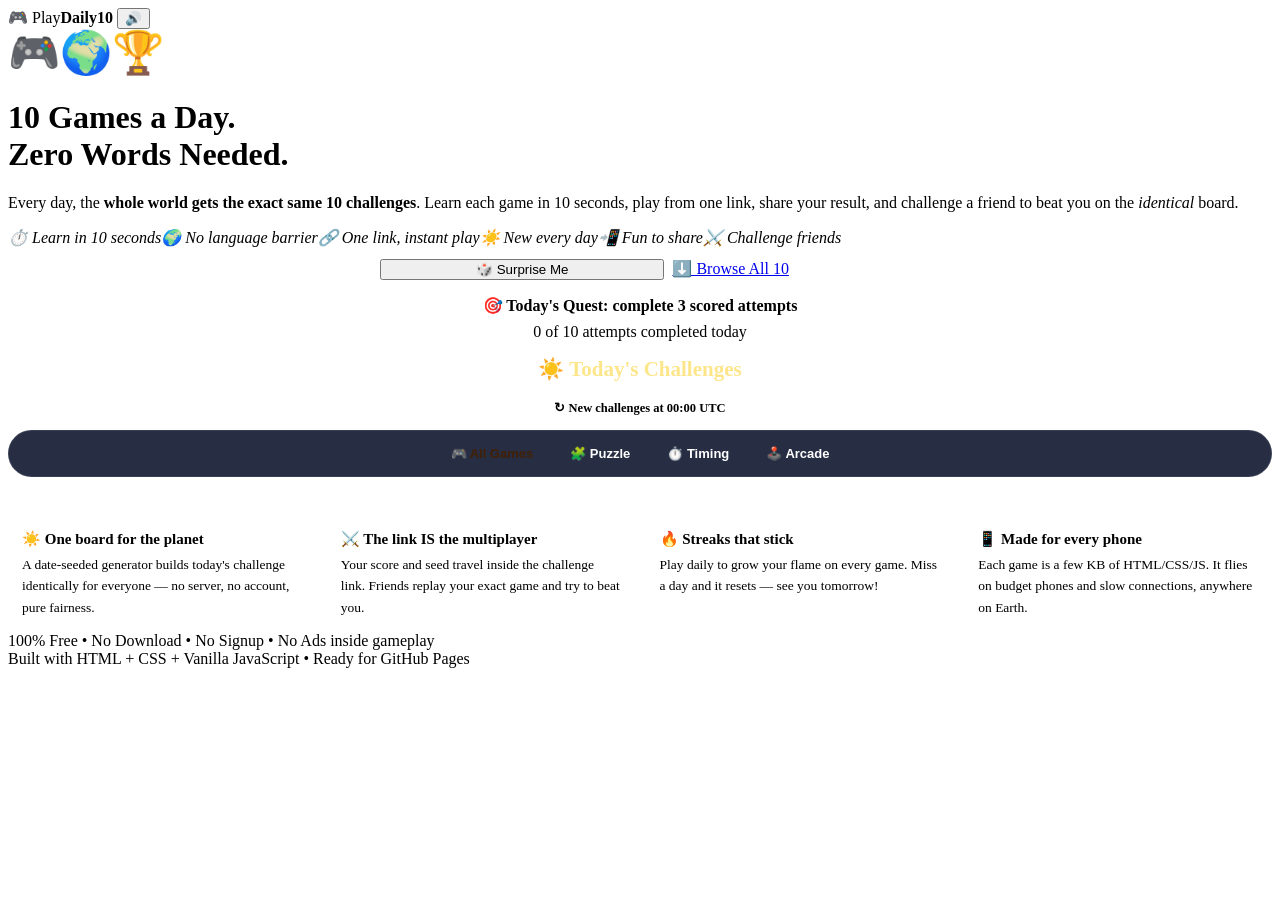
==== index.html @ 6c412217 "Add files via upload" ====
<!DOCTYPE html>
<html lang="en">
<head>
<meta charset="UTF-8">
<meta http-equiv="Content-Security-Policy" content="default-src 'self'; script-src 'self' 'unsafe-inline'; style-src 'self' 'unsafe-inline'; img-src 'self' data:; font-src 'self' data:; connect-src 'self'; manifest-src 'self'; worker-src 'self'; object-src 'none'; base-uri 'self'; form-action 'self'">
<meta name="viewport" content="width=device-width, initial-scale=1, viewport-fit=cover">
<title>PlayDaily10 🎮 — 10 Daily Games. One Link. No Words Needed.</title>
<meta name="description" content="10 free daily games anyone in the world can play: no language, no download, no signup. Same challenge for everyone, every day. Share your result and challenge a friend!">
<meta name="theme-color" content="#0f172a">
<meta property="og:type" content="website">
<meta property="og:title" content="PlayDaily10 — 10 Daily Games. One Link.">
<meta property="og:description" content="10 free daily games anyone can play: same challenges for the whole world, shareable results, friend challenges. No signup.">
<meta property="og:image" content="assets/icon-512.png">
<meta name="twitter:card" content="summary">
<meta name="twitter:title" content="PlayDaily10 — 10 Daily Games">
<meta name="twitter:description" content="Same 10 challenges for the whole world, every day. Play, share, challenge a friend.">
<meta name="twitter:image" content="assets/icon-512.png">
<link rel="manifest" href="manifest.webmanifest">
<link rel="icon" href="assets/icon-192.png">
<link rel="apple-touch-icon" href="assets/icon-192.png">
<link rel="stylesheet" href="assets/style.css">
<style>
  .grid{display:grid;grid-template-columns:repeat(auto-fill,minmax(250px,1fr));gap:13px;margin-top:14px}
  .gcard{background:linear-gradient(180deg,#ffffff17,#ffffff0a);border:1.5px solid #ffffff22;border-radius:21px;padding:18px;position:relative;transition:.16s;overflow:hidden}
  .gcard:before{content:"";position:absolute;inset:-40% -20% auto;height:110px;background:radial-gradient(closest-side,var(--glow,#facc1555),transparent);opacity:.5}
  .gcard:hover{transform:translateY(-4px);border-color:#ffffff55}
  .gcard .rank{position:absolute;top:13px;right:15px;font-size:11px;font-weight:900;opacity:.55}
  .gcard .em{font-size:48px;position:relative}
  .gcard h3{margin:7px 0 4px;font-size:19px;position:relative}
  .gcard p{margin:0;font-size:13.5px;color:var(--muted);line-height:1.55;min-height:42px;position:relative}
  .gcard .cat{font-size:10.5px;font-weight:900;letter-spacing:.8px;text-transform:uppercase;color:#fde68a;position:relative}
  .gcard .done{position:absolute;top:12px;left:14px;background:#16a34a;color:#fff;font-size:10.5px;font-weight:900;border-radius:999px;padding:4px 9px;display:none}
  .gcard .best{font-size:12px;color:#fde68a;font-weight:800;margin-top:8px;position:relative;min-height:15px}
  .gcard a.act{margin-top:10px;position:relative}
  .quest{text-align:center;margin:16px auto 6px;max-width:520px}
  .quest .progress{margin:8px 0 5px}
  .filters{display:flex;gap:7px;justify-content:center;flex-wrap:wrap;margin-top:14px}
  .filters button{border:1.5px solid var(--line);background:var(--card);color:#fff;border-radius:999px;padding:7px 15px;font-weight:900;font-size:13px;cursor:pointer}
  .filters button.active{background:var(--gold);color:#422006;border-color:var(--gold)}
  .why{display:grid;grid-template-columns:repeat(auto-fit,minmax(200px,1fr));gap:11px;margin-top:22px}
  .why div{background:#ffffff0d;border:1px solid var(--line);border-radius:16px;padding:14px;font-size:13.5px;line-height:1.6}
  .why b{display:block;font-size:15px;margin-bottom:3px}
  .bigday{text-align:center;font-size:21px;font-weight:900;color:#fde68a;margin-top:16px}
  .heroArt{font-size:42px;line-height:1.15}
  .quick{display:grid;grid-template-columns:1.25fr 1fr;gap:8px;max-width:520px;margin:12px auto 2px}
  .resetLine{text-align:center;color:var(--muted);font-size:12.5px;font-weight:700;margin-top:3px}
  .filters{position:sticky;top:8px;z-index:20;background:rgba(10,17,40,.88);backdrop-filter:blur(10px);padding:8px;border-radius:999px;border:1px solid #ffffff17}
  #gamesSection{scroll-margin-top:74px}
  @media (max-width:560px){
    .heroArt{font-size:28px}
    .hero h1{font-size:26px;line-height:1.14;margin:4px 0 6px}
    .hero .tag{font-size:12.5px;line-height:1.42;margin-bottom:5px}
    .pills{display:flex;flex-wrap:nowrap;overflow-x:auto;justify-content:flex-start;max-width:none;margin:7px -4px 0;padding:0 4px 3px;scrollbar-width:none}
    .pills::-webkit-scrollbar{display:none}
    .pills i{font-size:11px;padding:5px 9px;text-align:center;flex:0 0 auto;white-space:nowrap}
    .quick{grid-template-columns:1fr 1fr;margin-top:8px}
    .quick .act{font-size:13.5px;padding:10px 7px;min-height:44px}
    .quest{padding:10px 12px;margin-top:11px}
    .quest .questTitle{font-size:14px}
    .quest .progress{margin:6px 0 4px}
    .filters{display:flex;flex-wrap:nowrap;overflow-x:auto;justify-content:flex-start;border-radius:999px;scrollbar-width:none;margin-top:10px}
    .filters::-webkit-scrollbar{display:none}
    .filters button{min-height:40px;flex:0 0 auto;white-space:nowrap}
    .bigday{font-size:18px;margin-top:11px}
    .resetLine{font-size:11.5px}
    #gamesSection{scroll-margin-top:62px}
  }
</style>
</head>
<body>
<div class="wrap wide">
  <nav class="topbar" aria-label="Arcade navigation">
    <span class="brand">🎮 Play<b>Daily10</b></span>
    <button class="iconbtn" id="soundBtn" title="Sound on/off">🔊</button>
  </nav>
  <main>

  <header class="hero">
    <div class="heroArt" aria-hidden="true">🎮🌍🏆</div>
    <h1>10 Games a Day.<br><span class="grad">Zero Words Needed.</span></h1>
    <p class="tag">Every day, the <b>whole world gets the exact same 10 challenges</b>. Learn each game in 10 seconds,
      play from one link, share your result, and challenge a friend to beat you on the <i>identical</i> board.</p>
    <div class="pills"><i>⏱️ Learn in 10 seconds</i><i>🌍 No language barrier</i><i>🔗 One link, instant play</i><i>☀️ New every day</i><i>📲 Fun to share</i><i>⚔️ Challenge friends</i></div>
    <div class="quick">
      <button class="act green" id="surpriseBtn">🎲 Surprise Me</button>
      <a class="act ghost" href="#gamesSection">⬇️ Browse All 10</a>
    </div>
  </header>
  <noscript><p class="banner target">JavaScript is required to load today's games. Please enable JavaScript and reload PlayDaily10.</p></noscript>

  <div class="quest panel">
    <div class="questTitle" style="font-weight:900">🎯 Today's Quest: complete <b>3 scored attempts</b></div>
    <div class="progress" role="progressbar" aria-label="Daily quest progress" aria-valuemin="0" aria-valuemax="3" aria-valuenow="0"><div id="questBar" style="width:0%"></div></div>
    <div class="subtxt" id="questTxt">0 of 10 attempts completed today</div>
  </div>

  <h2 class="bigday" id="gamesSection"><span id="dayLine">☀️ Today's Challenges</span></h2>
  <div class="resetLine" id="resetLine">↻ New challenges at 00:00 UTC</div>
  <div class="filters" id="filters" role="group" aria-label="Filter games by category">
    <button class="active" data-f="all" aria-pressed="true">🎮 All Games</button>
    <button data-f="puzzle" aria-pressed="false">🧩 Puzzle</button>
    <button data-f="timing" aria-pressed="false">⏱️ Timing</button>
    <button data-f="arcade" aria-pressed="false">🕹️ Arcade</button>
  </div>

  <div class="grid" id="grid"></div>

  <div class="why">
    <div><b>☀️ One board for the planet</b>A date-seeded generator builds today's challenge identically for everyone — no server, no account, pure fairness.</div>
    <div><b>⚔️ The link IS the multiplayer</b>Your score and seed travel inside the challenge link. Friends replay your exact game and try to beat you.</div>
    <div><b>🔥 Streaks that stick</b>Play daily to grow your flame on every game. Miss a day and it resets — see you tomorrow!</div>
    <div><b>📱 Made for every phone</b>Each game is a few KB of HTML/CSS/JS. It flies on budget phones and slow connections, anywhere on Earth.</div>
  </div>

  </main>
  <footer>
    100% Free • No Download • No Signup • No Ads inside gameplay<br>
    Built with HTML + CSS + Vanilla JavaScript • Ready for GitHub Pages
  </footer>
</div>
<div id="toast" role="status" aria-live="polite"></div>
<script src="assets/engine.js"></script>
<script>
const GAMES = [
 {r:1, key:"blockfit", em:"🧩", name:"BlockFit Daily", cat:"puzzle", glow:"#38bdf866", file:"games/blockfit.html",
  one:"Drag the blocks onto the 8×8 board. Fill a full line to blast it away!", best:"Best score"},
 {r:2, key:"mergemelon", em:"🍉", name:"MergeMelon Daily", cat:"puzzle", glow:"#22c55e66", file:"games/mergemelon.html",
  one:"Drop fruits, merge twins, grow the giant watermelon. 🍒→🍉", best:"Best score"},
 {r:3, key:"circle", em:"⭕", name:"Perfect Circle Daily", cat:"timing", glow:"#a78bfa66", file:"games/perfect-circle.html",
  one:"Draw one freehand circle. How perfect can you get? 95%+ earns the halo 😇", best:"Best circle"},
 {r:4, key:"colorsort", em:"🧪", name:"ColorSort Daily", cat:"puzzle", glow:"#f472b666", file:"games/colorsort.html",
  one:"Pour the colors between test tubes until every tube holds a single color.", best:"Best score"},
 {r:5, key:"tapfly", em:"🚀", name:"TapFly Daily", cat:"arcade", glow:"#fb923c66", file:"games/tapfly.html",
  one:"Tap to fly. Thread all 30 gates of today's course — if you can!", best:"Best score", bestVariant:"daily"},
 {r:6, key:"stackup", em:"🏗️", name:"StackUp Daily", cat:"timing", glow:"#facc1566", file:"games/stackup.html",
  one:"Tap at the perfect moment to stack the sliding block. How tall can you build?", best:"Best score", bestVariant:"daily"},
 {r:7, key:"match3", em:"🍬", name:"Match3 Daily", cat:"puzzle", glow:"#f472b666", file:"games/match3.html",
  one:"One shared board, only 25 moves. Swap, match, cascade — chase today's top score!", best:"Best score", bestVariant:"daily"},
 {r:8, key:"snake", em:"🐍", name:"Snake Daily Maze", cat:"arcade", glow:"#4ade8066", file:"games/snake.html",
  one:"The classic snake in a brand-new maze every day. Eat, grow, survive!", best:"Best score", bestVariant:"daily"},
 {r:9, key:"stop5", em:"⏱️", name:"Stop 5.000", cat:"timing", glow:"#38bdf866", file:"games/stop5000.html",
  one:"Stop the hidden timer at exactly 5.000 seconds + reaction & precision rounds.", best:"Best total"},
 {r:10, key:"sudoku", em:"🔢", name:"Mini Sudoku Daily", cat:"puzzle", glow:"#fca5a566", file:"games/mini-sudoku.html",
  one:"A friendly 6×6 sudoku in 2–4 minutes. Every row, column & box: 1–6, once.", best:"Best score"},
];

function render(filter="all"){
  document.getElementById("grid").innerHTML = GAMES
    .filter(g => filter==="all" || g.cat===filter)
    .map(g => {
      const variant = g.key === "colorsort"
        ? "daily-c" + (([0,5,6].includes(new Date().getUTCDay())) ? 5 : 4)
        : g.bestVariant;
      const best = PD.getBest(g.key, variant);
      const done = PD.playedToday(g.key);
      const stk = PD.streak(g.key);
      return `<article class="gcard" style="--glow:${g.glow}">
        <span class="done" style="display:${done?"block":"none"}">✅ DONE TODAY</span>
        <span class="rank">#${g.r} ${stk?("• 🔥"+stk):""}</span>
        <div class="em">${g.em}</div>
        <div class="cat">${{puzzle:"🧩 Puzzle",timing:"⏱️ Timing & Skill",arcade:"🕹️ Arcade"}[g.cat]}</div>
        <h3>${g.name}</h3>
        <p>${g.one}</p>
        <div class="best">${best ? ("🏆 "+g.best+": "+PD.fmt(best)) : "🌱 Not completed yet — today's board is waiting!"}</div>
        <a class="act green" href="${g.file}">▶️ Play Day #${PD.dailyNumber()}</a>
      </article>`;
    }).join("");
  const played = GAMES.filter(g => PD.playedToday(g.key)).length;
  document.getElementById("questBar").style.width = Math.min(100, played/3*100) + "%";
  document.getElementById("questBar").parentElement.setAttribute("aria-valuenow", Math.min(3, played));
  document.getElementById("questTxt").textContent =
    played + "/10 completed today" + (played>=10 ? " — 👑 PERFECT DAY!" : played>=3 ? " — 🎉 Quest complete!" : " — " + (3-played) + " more for the quest");
}
document.getElementById("dayLine").textContent = "☀️ Today's Challenges — Day #" + PD.dailyNumber();
document.getElementById("filters").addEventListener("click", e => {
  if (e.target.tagName !== "BUTTON") return;
  document.querySelectorAll("#filters button").forEach(b => { b.classList.remove("active"); b.setAttribute("aria-pressed","false"); });
  e.target.classList.add("active"); e.target.setAttribute("aria-pressed","true");
  render(e.target.dataset.f);
});
render();
document.getElementById("surpriseBtn").addEventListener("click", () => {
  const fresh = GAMES.filter(g => !PD.playedToday(g.key));
  const pool = fresh.length ? fresh : GAMES;
  location.href = pool[Math.floor(Math.random()*pool.length)].file;
});
const bootDay = PD.todayStr();
function tickReset(){
  if (PD.todayStr() !== bootDay) { location.reload(); return; }
  let sec = Math.ceil(PD.nextResetMs()/1000);
  const h = String(Math.floor(sec/3600)).padStart(2,"0"),
        m = String(Math.floor(sec%3600/60)).padStart(2,"0"),
        s2 = String(sec%60).padStart(2,"0");
  document.getElementById("resetLine").textContent = "↻ New challenges in " + h + ":" + m + ":" + s2 + " • 00:00 UTC 🌍";
}
tickReset(); setInterval(tickReset, 1000);
/* Service Worker registration lives in assets/engine.js so direct game links get offline mode too. */
</script>
</body>
</html>
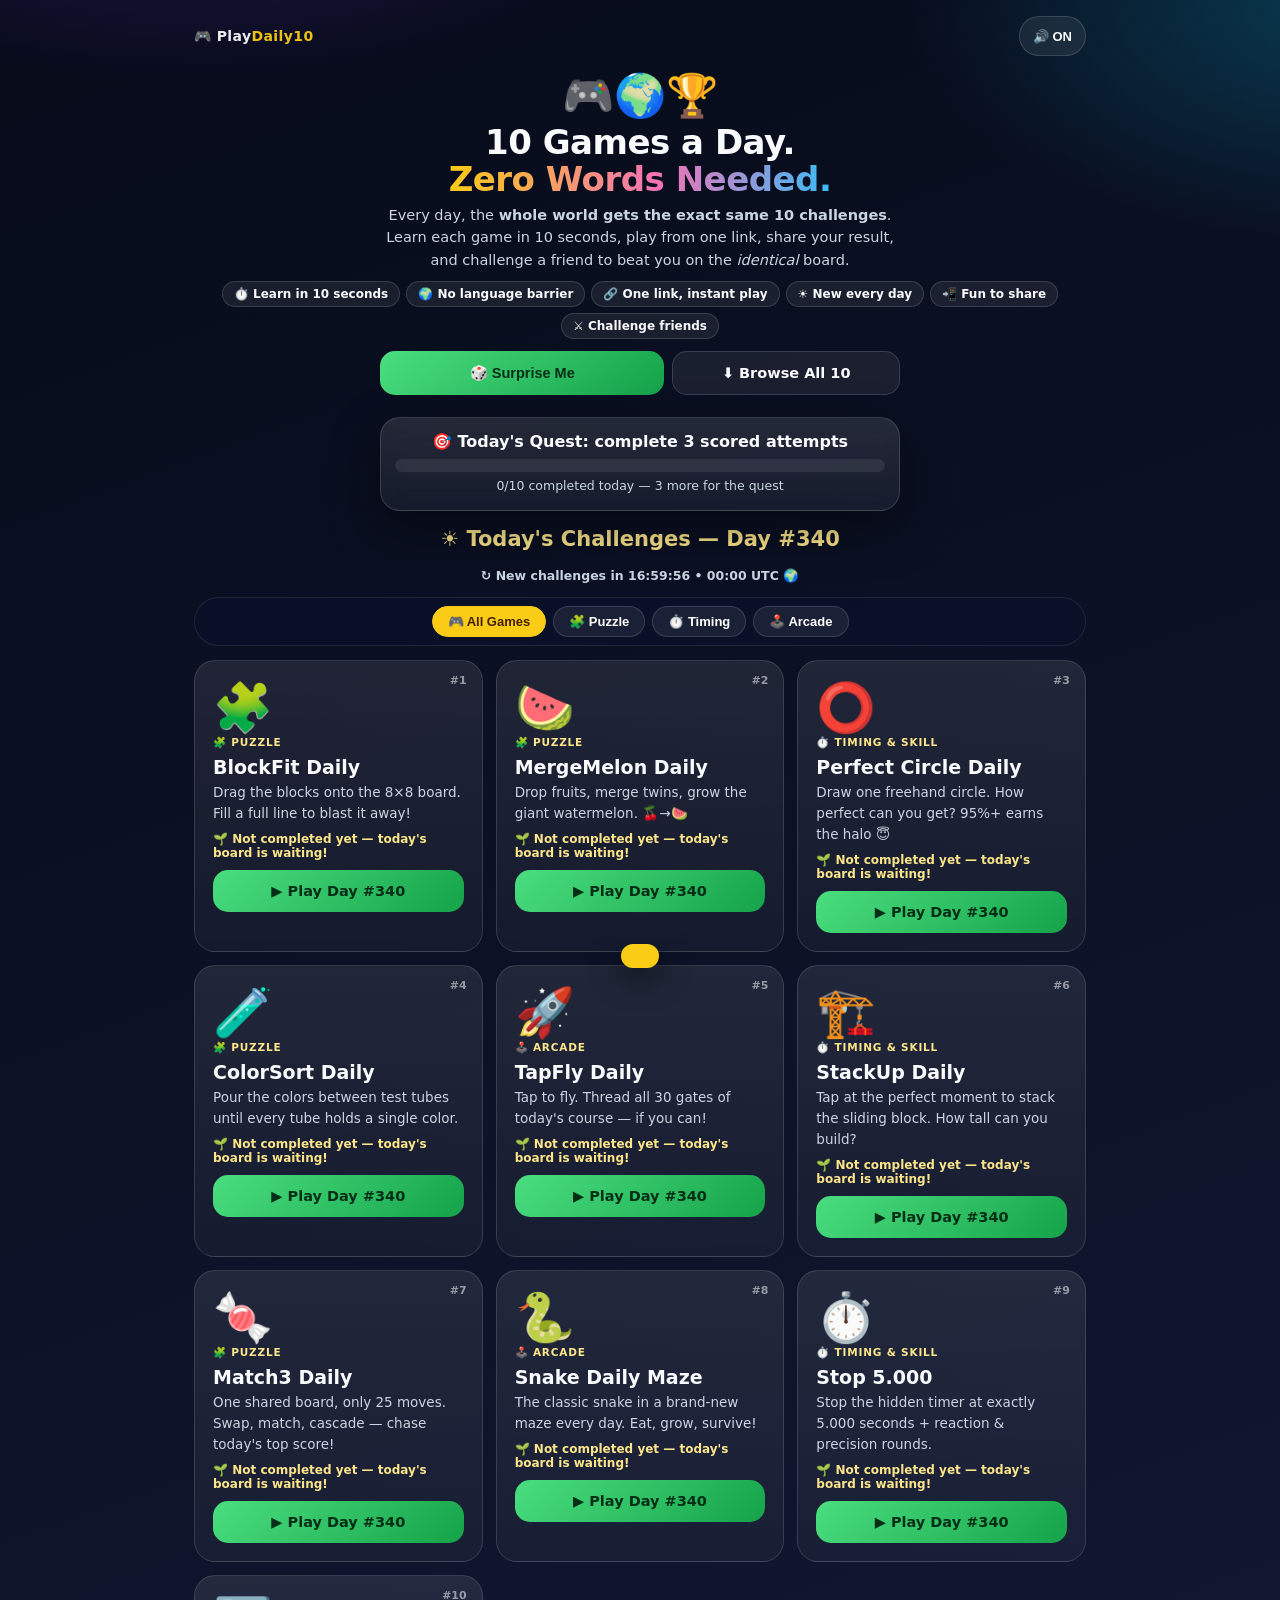
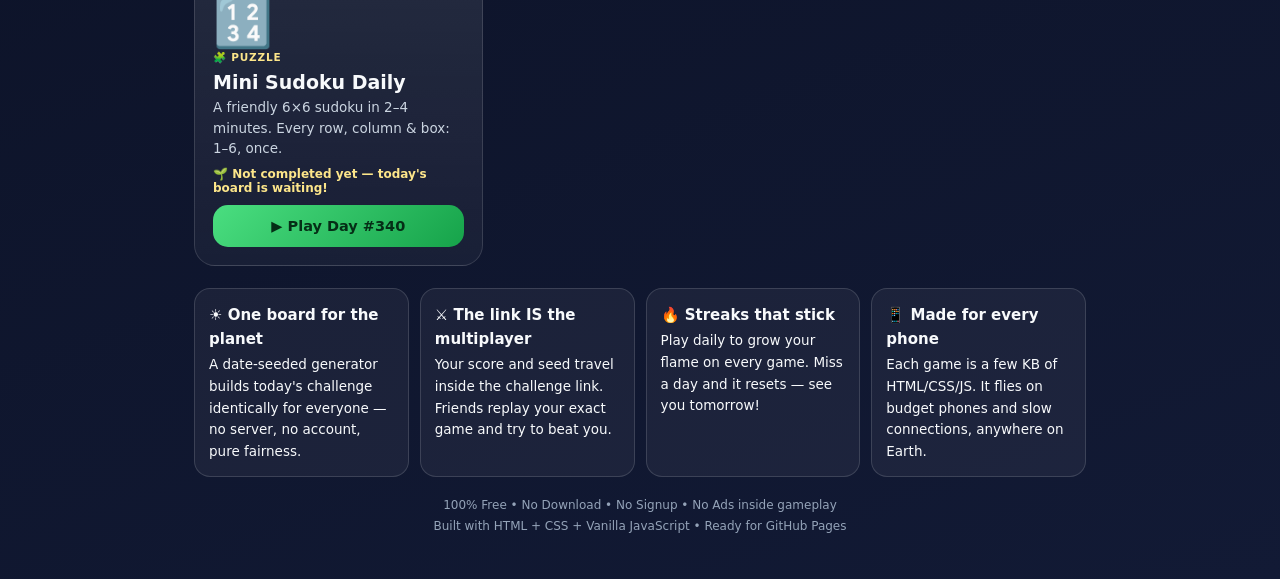
==== commit 283174be: "Create index.html" ====
--- a/index.html
+++ b/index.html
@@ -1,200 +1,426 @@
-<!DOCTYPE html>
+<!doctype html>
 <html lang="en">
 <head>
-<meta charset="UTF-8">
-<meta http-equiv="Content-Security-Policy" content="default-src 'self'; script-src 'self' 'unsafe-inline'; style-src 'self' 'unsafe-inline'; img-src 'self' data:; font-src 'self' data:; connect-src 'self'; manifest-src 'self'; worker-src 'self'; object-src 'none'; base-uri 'self'; form-action 'self'">
+<meta charset="utf-8">
+<meta http-equiv="Content-Security-Policy" content="default-src 'self' data: blob:; script-src 'self' 'unsafe-inline'; style-src 'self' 'unsafe-inline'; img-src 'self' data: blob:; connect-src 'self'; object-src 'none'; base-uri 'self'; form-action 'self'">
 <meta name="viewport" content="width=device-width, initial-scale=1, viewport-fit=cover">
-<title>PlayDaily10 🎮 — 10 Daily Games. One Link. No Words Needed.</title>
-<meta name="description" content="10 free daily games anyone in the world can play: no language, no download, no signup. Same challenge for everyone, every day. Share your result and challenge a friend!">
 <meta name="theme-color" content="#0f172a">
-<meta property="og:type" content="website">
-<meta property="og:title" content="PlayDaily10 — 10 Daily Games. One Link.">
-<meta property="og:description" content="10 free daily games anyone can play: same challenges for the whole world, shareable results, friend challenges. No signup.">
-<meta property="og:image" content="assets/icon-512.png">
-<meta name="twitter:card" content="summary">
-<meta name="twitter:title" content="PlayDaily10 — 10 Daily Games">
-<meta name="twitter:description" content="Same 10 challenges for the whole world, every day. Play, share, challenge a friend.">
-<meta name="twitter:image" content="assets/icon-512.png">
-<link rel="manifest" href="manifest.webmanifest">
-<link rel="icon" href="assets/icon-192.png">
-<link rel="apple-touch-icon" href="assets/icon-192.png">
-<link rel="stylesheet" href="assets/style.css">
-<style>
-  .grid{display:grid;grid-template-columns:repeat(auto-fill,minmax(250px,1fr));gap:13px;margin-top:14px}
-  .gcard{background:linear-gradient(180deg,#ffffff17,#ffffff0a);border:1.5px solid #ffffff22;border-radius:21px;padding:18px;position:relative;transition:.16s;overflow:hidden}
-  .gcard:before{content:"";position:absolute;inset:-40% -20% auto;height:110px;background:radial-gradient(closest-side,var(--glow,#facc1555),transparent);opacity:.5}
-  .gcard:hover{transform:translateY(-4px);border-color:#ffffff55}
-  .gcard .rank{position:absolute;top:13px;right:15px;font-size:11px;font-weight:900;opacity:.55}
-  .gcard .em{font-size:48px;position:relative}
-  .gcard h3{margin:7px 0 4px;font-size:19px;position:relative}
-  .gcard p{margin:0;font-size:13.5px;color:var(--muted);line-height:1.55;min-height:42px;position:relative}
-  .gcard .cat{font-size:10.5px;font-weight:900;letter-spacing:.8px;text-transform:uppercase;color:#fde68a;position:relative}
-  .gcard .done{position:absolute;top:12px;left:14px;background:#16a34a;color:#fff;font-size:10.5px;font-weight:900;border-radius:999px;padding:4px 9px;display:none}
-  .gcard .best{font-size:12px;color:#fde68a;font-weight:800;margin-top:8px;position:relative;min-height:15px}
-  .gcard a.act{margin-top:10px;position:relative}
-  .quest{text-align:center;margin:16px auto 6px;max-width:520px}
-  .quest .progress{margin:8px 0 5px}
-  .filters{display:flex;gap:7px;justify-content:center;flex-wrap:wrap;margin-top:14px}
-  .filters button{border:1.5px solid var(--line);background:var(--card);color:#fff;border-radius:999px;padding:7px 15px;font-weight:900;font-size:13px;cursor:pointer}
-  .filters button.active{background:var(--gold);color:#422006;border-color:var(--gold)}
-  .why{display:grid;grid-template-columns:repeat(auto-fit,minmax(200px,1fr));gap:11px;margin-top:22px}
-  .why div{background:#ffffff0d;border:1px solid var(--line);border-radius:16px;padding:14px;font-size:13.5px;line-height:1.6}
-  .why b{display:block;font-size:15px;margin-bottom:3px}
-  .bigday{text-align:center;font-size:21px;font-weight:900;color:#fde68a;margin-top:16px}
-  .heroArt{font-size:42px;line-height:1.15}
-  .quick{display:grid;grid-template-columns:1.25fr 1fr;gap:8px;max-width:520px;margin:12px auto 2px}
-  .resetLine{text-align:center;color:var(--muted);font-size:12.5px;font-weight:700;margin-top:3px}
-  .filters{position:sticky;top:8px;z-index:20;background:rgba(10,17,40,.88);backdrop-filter:blur(10px);padding:8px;border-radius:999px;border:1px solid #ffffff17}
-  #gamesSection{scroll-margin-top:74px}
-  @media (max-width:560px){
-    .heroArt{font-size:28px}
-    .hero h1{font-size:26px;line-height:1.14;margin:4px 0 6px}
-    .hero .tag{font-size:12.5px;line-height:1.42;margin-bottom:5px}
-    .pills{display:flex;flex-wrap:nowrap;overflow-x:auto;justify-content:flex-start;max-width:none;margin:7px -4px 0;padding:0 4px 3px;scrollbar-width:none}
-    .pills::-webkit-scrollbar{display:none}
-    .pills i{font-size:11px;padding:5px 9px;text-align:center;flex:0 0 auto;white-space:nowrap}
-    .quick{grid-template-columns:1fr 1fr;margin-top:8px}
-    .quick .act{font-size:13.5px;padding:10px 7px;min-height:44px}
-    .quest{padding:10px 12px;margin-top:11px}
-    .quest .questTitle{font-size:14px}
-    .quest .progress{margin:6px 0 4px}
-    .filters{display:flex;flex-wrap:nowrap;overflow-x:auto;justify-content:flex-start;border-radius:999px;scrollbar-width:none;margin-top:10px}
-    .filters::-webkit-scrollbar{display:none}
-    .filters button{min-height:40px;flex:0 0 auto;white-space:nowrap}
-    .bigday{font-size:18px;margin-top:11px}
-    .resetLine{font-size:11.5px}
-    #gamesSection{scroll-margin-top:62px}
-  }
+<meta name="description" content="PlayDaily10 — ten free daily games in one standalone HTML file. No signup, no download, no external libraries.">
+<link rel="icon" href="[data-uri]">
+<title>PlayDaily10 🎮 — 10 Daily Games. One Link.</title>
+<script type="application/json" id="pd-bundle">{"pages":{"hub":{"title":"PlayDaily10 🎮 — 10 Daily Games. One Link. No Words Needed.","body":"<div class=\"wrap wide\">\n  <nav class=\"topbar\" aria-label=\"Arcade navigation\">\n    <span class=\"brand\">🎮 Play<b>Daily10<\/b><\/span>\n    <button class=\"iconbtn\" id=\"soundBtn\" title=\"Sound on/off\">🔊<\/button>\n  <\/nav>\n  <main>\n\n  <header class=\"hero\">\n    <div class=\"heroArt\" aria-hidden=\"true\">🎮🌍🏆<\/div>\n    <h1>10 Games a Day.<br><span class=\"grad\">Zero Words Needed.<\/span><\/h1>\n    <p class=\"tag\">Every day, the <b>whole world gets the exact same 10 challenges<\/b>. Learn each game in 10 seconds,\n      play from one link, share your result, and challenge a friend to beat you on the <i>identical<\/i> board.<\/p>\n    <div class=\"pills\"><i>⏱️ Learn in 10 seconds<\/i><i>🌍 No language barrier<\/i><i>🔗 One link, instant play<\/i><i>☀️ New every day<\/i><i>📲 Fun to share<\/i><i>⚔️ Challenge friends<\/i><\/div>\n    <div class=\"quick\">\n      <button class=\"act green\" id=\"surpriseBtn\">🎲 Surprise Me<\/button>\n      <a class=\"act ghost\" href=\"#gamesSection\">⬇️ Browse All 10<\/a>\n    <\/div>\n  <\/header>\n  <noscript><p class=\"banner target\">JavaScript is required to load today's games. Please enable JavaScript and reload PlayDaily10.<\/p><\/noscript>\n\n  <div class=\"quest panel\">\n    <div class=\"questTitle\" style=\"font-weight:900\">🎯 Today's Quest: complete <b>3 scored attempts<\/b><\/div>\n    <div class=\"progress\" role=\"progressbar\" aria-label=\"Daily quest progress\" aria-valuemin=\"0\" aria-valuemax=\"3\" aria-valuenow=\"0\"><div id=\"questBar\" style=\"width:0%\"><\/div><\/div>\n    <div class=\"subtxt\" id=\"questTxt\">0 of 10 attempts completed today<\/div>\n  <\/div>\n\n  <h2 class=\"bigday\" id=\"gamesSection\"><span id=\"dayLine\">☀️ Today's Challenges<\/span><\/h2>\n  <div class=\"resetLine\" id=\"resetLine\">↻ New challenges at 00:00 UTC<\/div>\n  <div class=\"filters\" id=\"filters\" role=\"group\" aria-label=\"Filter games by category\">\n    <button class=\"active\" data-f=\"all\" aria-pressed=\"true\">🎮 All Games<\/button>\n    <button data-f=\"puzzle\" aria-pressed=\"false\">🧩 Puzzle<\/button>\n    <button data-f=\"timing\" aria-pressed=\"false\">⏱️ Timing<\/button>\n    <button data-f=\"arcade\" aria-pressed=\"false\">🕹️ Arcade<\/button>\n  <\/div>\n\n  <div class=\"grid\" id=\"grid\"><\/div>\n\n  <div class=\"why\">\n    <div><b>☀️ One board for the planet<\/b>A date-seeded generator builds today's challenge identically for everyone — no server, no account, pure fairness.<\/div>\n    <div><b>⚔️ The link IS the multiplayer<\/b>Your score and seed travel inside the challenge link. Friends replay your exact game and try to beat you.<\/div>\n    <div><b>🔥 Streaks that stick<\/b>Play daily to grow your flame on every game. Miss a day and it resets — see you tomorrow!<\/div>\n    <div><b>📱 Made for every phone<\/b>Each game is a few KB of HTML/CSS/JS. It flies on budget phones and slow connections, anywhere on Earth.<\/div>\n  <\/div>\n\n  <\/main>\n  <footer>\n    100% Free • No Download • No Signup • No Ads inside gameplay<br>\n    Built with HTML + CSS + Vanilla JavaScript • Ready for GitHub Pages\n  <\/footer>\n<\/div>\n<div id=\"toast\" role=\"status\" aria-live=\"polite\"><\/div>","js":"\nconst GAMES = [\n {r:1, key:\"blockfit\", em:\"🧩\", name:\"BlockFit Daily\", cat:\"puzzle\", glow:\"#38bdf866\", file:\"games/blockfit.html\",\n  one:\"Drag the blocks onto the 8×8 board. Fill a full line to blast it away!\", best:\"Best score\"},\n {r:2, key:\"mergemelon\", em:\"🍉\", name:\"MergeMelon Daily\", cat:\"puzzle\", glow:\"#22c55e66\", file:\"games/mergemelon.html\",\n  one:\"Drop fruits, merge twins, grow the giant watermelon. 🍒→🍉\", best:\"Best score\"},\n {r:3, key:\"circle\", em:\"⭕\", name:\"Perfect Circle Daily\", cat:\"timing\", glow:\"#a78bfa66\", file:\"games/perfect-circle.html\",\n  one:\"Draw one freehand circle. How perfect can you get? 95%+ earns the halo 😇\", best:\"Best circle\"},\n {r:4, key:\"colorsort\", em:\"🧪\", name:\"ColorSort Daily\", cat:\"puzzle\", glow:\"#f472b666\", file:\"games/colorsort.html\",\n  one:\"Pour the colors between test tubes until every tube holds a single color.\", best:\"Best score\"},\n {r:5, key:\"tapfly\", em:\"🚀\", name:\"TapFly Daily\", cat:\"arcade\", glow:\"#fb923c66\", file:\"games/tapfly.html\",\n  one:\"Tap to fly. Thread all 30 gates of today's course — if you can!\", best:\"Best score\", bestVariant:\"daily\"},\n {r:6, key:\"stackup\", em:\"🏗️\", name:\"StackUp Daily\", cat:\"timing\", glow:\"#facc1566\", file:\"games/stackup.html\",\n  one:\"Tap at the perfect moment to stack the sliding block. How tall can you build?\", best:\"Best score\", bestVariant:\"daily\"},\n {r:7, key:\"match3\", em:\"🍬\", name:\"Match3 Daily\", cat:\"puzzle\", glow:\"#f472b666\", file:\"games/match3.html\",\n  one:\"One shared board, only 25 moves. Swap, match, cascade — chase today's top score!\", best:\"Best score\", bestVariant:\"daily\"},\n {r:8, key:\"snake\", em:\"🐍\", name:\"Snake Daily Maze\", cat:\"arcade\", glow:\"#4ade8066\", file:\"games/snake.html\",\n  one:\"The classic snake in a brand-new maze every day. Eat, grow, survive!\", best:\"Best score\", bestVariant:\"daily\"},\n {r:9, key:\"stop5\", em:\"⏱️\", name:\"Stop 5.000\", cat:\"timing\", glow:\"#38bdf866\", file:\"games/stop5000.html\",\n  one:\"Stop the hidden timer at exactly 5.000 seconds + reaction & precision rounds.\", best:\"Best total\"},\n {r:10, key:\"sudoku\", em:\"🔢\", name:\"Mini Sudoku Daily\", cat:\"puzzle\", glow:\"#fca5a566\", file:\"games/mini-sudoku.html\",\n  one:\"A friendly 6×6 sudoku in 2–4 minutes. Every row, column & box: 1–6, once.\", best:\"Best score\"},\n];\n\nfunction render(filter=\"all\"){\n  document.getElementById(\"grid\").innerHTML = GAMES\n    .filter(g => filter===\"all\" || g.cat===filter)\n    .map(g => {\n      const variant = g.key === \"colorsort\"\n        ? \"daily-c\" + (([0,5,6].includes(new Date().getUTCDay())) ? 5 : 4)\n        : g.bestVariant;\n      const best = PD.getBest(g.key, variant);\n      const done = PD.playedToday(g.key);\n      const stk = PD.streak(g.key);\n      return `<article class=\"gcard\" style=\"--glow:${g.glow}\">\n        <span class=\"done\" style=\"display:${done?\"block\":\"none\"}\">✅ DONE TODAY<\/span>\n        <span class=\"rank\">#${g.r} ${stk?(\"• 🔥\"+stk):\"\"}<\/span>\n        <div class=\"em\">${g.em}<\/div>\n        <div class=\"cat\">${{puzzle:\"🧩 Puzzle\",timing:\"⏱️ Timing & Skill\",arcade:\"🕹️ Arcade\"}[g.cat]}<\/div>\n        <h3>${g.name}<\/h3>\n        <p>${g.one}<\/p>\n        <div class=\"best\">${best ? (\"🏆 \"+g.best+\": \"+PD.fmt(best)) : \"🌱 Not completed yet — today's board is waiting!\"}<\/div>\n        <a class=\"act green\" href=\"${g.file}\">▶️ Play Day #${PD.dailyNumber()}<\/a>\n      <\/article>`;\n    }).join(\"\");\n  const played = GAMES.filter(g => PD.playedToday(g.key)).length;\n  document.getElementById(\"questBar\").style.width = Math.min(100, played/3*100) + \"%\";\n  document.getElementById(\"questBar\").parentElement.setAttribute(\"aria-valuenow\", Math.min(3, played));\n  document.getElementById(\"questTxt\").textContent =\n    played + \"/10 completed today\" + (played>=10 ? \" — 👑 PERFECT DAY!\" : played>=3 ? \" — 🎉 Quest complete!\" : \" — \" + (3-played) + \" more for the quest\");\n}\ndocument.getElementById(\"dayLine\").textContent = \"☀️ Today's Challenges — Day #\" + PD.dailyNumber();\ndocument.getElementById(\"filters\").addEventListener(\"click\", e => {\n  if (e.target.tagName !== \"BUTTON\") return;\n  document.querySelectorAll(\"#filters button\").forEach(b => { b.classList.remove(\"active\"); b.setAttribute(\"aria-pressed\",\"false\"); });\n  e.target.classList.add(\"active\"); e.target.setAttribute(\"aria-pressed\",\"true\");\n  render(e.target.dataset.f);\n});\nrender();\ndocument.getElementById(\"surpriseBtn\").addEventListener(\"click\", () => {\n  const fresh = GAMES.filter(g => !PD.playedToday(g.key));\n  const pool = fresh.length ? fresh : GAMES;\n  PD.go(pool[Math.floor(Math.random()*pool.length)].file);\n});\nconst bootDay = PD.todayStr();\nfunction tickReset(){\n  if (PD.todayStr() !== bootDay) { location.reload(); return; }\n  let sec = Math.ceil(PD.nextResetMs()/1000);\n  const h = String(Math.floor(sec/3600)).padStart(2,\"0\"),\n        m = String(Math.floor(sec%3600/60)).padStart(2,\"0\"),\n        s2 = String(sec%60).padStart(2,\"0\");\n  document.getElementById(\"resetLine\").textContent = \"↻ New challenges in \" + h + \":\" + m + \":\" + s2 + \" • 00:00 UTC 🌍\";\n}\ntickReset(); setInterval(tickReset, 1000);\n/* Service Worker registration lives in assets/engine.js so direct game links get offline mode too. */\n","css":"\n  .grid{display:grid;grid-template-columns:repeat(auto-fill,minmax(250px,1fr));gap:13px;margin-top:14px}\n  .gcard{background:linear-gradient(180deg,#ffffff17,#ffffff0a);border:1.5px solid #ffffff22;border-radius:21px;padding:18px;position:relative;transition:.16s;overflow:hidden}\n  .gcard:before{content:\"\";position:absolute;inset:-40% -20% auto;height:110px;background:radial-gradient(closest-side,var(--glow,#facc1555),transparent);opacity:.5}\n  .gcard:hover{transform:translateY(-4px);border-color:#ffffff55}\n  .gcard .rank{position:absolute;top:13px;right:15px;font-size:11px;font-weight:900;opacity:.55}\n  .gcard .em{font-size:48px;position:relative}\n  .gcard h3{margin:7px 0 4px;font-size:19px;position:relative}\n  .gcard p{margin:0;font-size:13.5px;color:var(--muted);line-height:1.55;min-height:42px;position:relative}\n  .gcard .cat{font-size:10.5px;font-weight:900;letter-spacing:.8px;text-transform:uppercase;color:#fde68a;position:relative}\n  .gcard .done{position:absolute;top:12px;left:14px;background:#16a34a;color:#fff;font-size:10.5px;font-weight:900;border-radius:999px;padding:4px 9px;display:none}\n  .gcard .best{font-size:12px;color:#fde68a;font-weight:800;margin-top:8px;position:relative;min-height:15px}\n  .gcard a.act{margin-top:10px;position:relative}\n  .quest{text-align:center;margin:16px auto 6px;max-width:520px}\n  .quest .progress{margin:8px 0 5px}\n  .filters{display:flex;gap:7px;justify-content:center;flex-wrap:wrap;margin-top:14px}\n  .filters button{border:1.5px solid var(--line);background:var(--card);color:#fff;border-radius:999px;padding:7px 15px;font-weight:900;font-size:13px;cursor:pointer}\n  .filters button.active{background:var(--gold);color:#422006;border-color:var(--gold)}\n  .why{display:grid;grid-template-columns:repeat(auto-fit,minmax(200px,1fr));gap:11px;margin-top:22px}\n  .why div{background:#ffffff0d;border:1px solid var(--line);border-radius:16px;padding:14px;font-size:13.5px;line-height:1.6}\n  .why b{display:block;font-size:15px;margin-bottom:3px}\n  .bigday{text-align:center;font-size:21px;font-weight:900;color:#fde68a;margin-top:16px}\n  .heroArt{font-size:42px;line-height:1.15}\n  .quick{display:grid;grid-template-columns:1.25fr 1fr;gap:8px;max-width:520px;margin:12px auto 2px}\n  .resetLine{text-align:center;color:var(--muted);font-size:12.5px;font-weight:700;margin-top:3px}\n  .filters{position:sticky;top:8px;z-index:20;background:rgba(10,17,40,.88);backdrop-filter:blur(10px);padding:8px;border-radius:999px;border:1px solid #ffffff17}\n  #gamesSection{scroll-margin-top:74px}\n  @media (max-width:560px){\n    .heroArt{font-size:28px}\n    .hero h1{font-size:26px;line-height:1.14;margin:4px 0 6px}\n    .hero .tag{font-size:12.5px;line-height:1.42;margin-bottom:5px}\n    .pills{display:flex;flex-wrap:nowrap;overflow-x:auto;justify-content:flex-start;max-width:none;margin:7px -4px 0;padding:0 4px 3px;scrollbar-width:none}\n    .pills::-webkit-scrollbar{display:none}\n    .pills i{font-size:11px;padding:5px 9px;text-align:center;flex:0 0 auto;white-space:nowrap}\n    .quick{grid-template-columns:1fr 1fr;margin-top:8px}\n    .quick .act{font-size:13.5px;padding:10px 7px;min-height:44px}\n    .quest{padding:10px 12px;margin-top:11px}\n    .quest .questTitle{font-size:14px}\n    .quest .progress{margin:6px 0 4px}\n    .filters{display:flex;flex-wrap:nowrap;overflow-x:auto;justify-content:flex-start;border-radius:999px;scrollbar-width:none;margin-top:10px}\n    .filters::-webkit-scrollbar{display:none}\n    .filters button{min-height:40px;flex:0 0 auto;white-space:nowrap}\n    .bigday{font-size:18px;margin-top:11px}\n    .resetLine{font-size:11.5px}\n    #gamesSection{scroll-margin-top:62px}\n  }\n"},"blockfit":{"title":"BlockFit Daily 🧩 — Fit the Blocks, Blast the Lines!","body":"<div class=\"wrap\">\n  <nav class=\"topbar\" aria-label=\"Arcade navigation\"><a class=\"back\" href=\"../index.html\">⬅ Arcade<\/a><span class=\"brand\">🎮 Play<b>Daily10<\/b><\/span><button class=\"iconbtn\" id=\"soundBtn\" title=\"Sound\">🔊<\/button><\/nav>\n  <main>\n  <header class=\"hero\">\n    <div style=\"font-size:42px\">🧩<\/div>\n    <h1>Block<span class=\"grad\">Fit<\/span> Daily<\/h1>\n    <p class=\"tag\"><b>Drag<\/b> a block onto the board (or tap a block, then tap the board).<br>Fill a whole row or column to <b>blast it!<\/b> 💥<\/p>\n  <\/header>\n  <noscript><p class=\"banner target\">JavaScript is required to play this game. Please enable JavaScript and reload.<\/p><\/noscript>\n\n  <div id=\"challBanner\"><\/div>\n  <div class=\"modes\">\n    <button id=\"mDaily\" class=\"active\" onclick=\"setMode('daily')\">☀️ Daily #<span id=\"dNum\"><\/span><\/button>\n    <button id=\"mFree\" onclick=\"setMode('free')\">♾️ Free Play<\/button>\n  <\/div>\n\n  <div class=\"stats\">\n    <div class=\"stat\"><b id=\"score\">0<\/b><span>Score<\/span><\/div>\n    <div class=\"stat\"><b id=\"best\">0<\/b><span>Best<\/span><\/div>\n    <div class=\"stat\"><b id=\"lines\">0<\/b><span>Lines<\/span><\/div>\n    <div class=\"stat\"><b id=\"streak\">🔥0<\/b><span>Streak<\/span><\/div>\n  <\/div>\n\n  <div class=\"panel\">\n    <div id=\"board\"><\/div>\n    <div class=\"msg\" id=\"msg\"><\/div>\n    <div id=\"tray\"><\/div>\n    <div class=\"toolbar\">\n      <button onclick=\"undo()\" id=\"undoBtn\">↩️ Undo<\/button>\n      <button onclick=\"hint()\">💡 Hint<\/button>\n      <button onclick=\"newGame()\">🔄 Restart<\/button>\n    <\/div>\n  <\/div>\n\n  <div class=\"btns\">\n    <button class=\"act green\" onclick=\"doShare()\">📲 Share Result<\/button>\n    <button class=\"act primary\" onclick=\"newGame()\">🎮 New Game<\/button>\n    <button class=\"act ghost\" onclick=\"challengeMe()\">⚔️ Challenge a Friend<\/button>\n    <button class=\"act ghost\" onclick=\"PD.whatsapp(shareText())\">💬 WhatsApp<\/button>\n  <\/div>\n\n  <details class=\"howto\"><summary>🎮 How to Play (10 seconds)<\/summary>\n    <ul>\n      <li><b>Drag<\/b> any of the 3 blocks onto the 8×8 board — or tap a block, then tap where it should go.<\/li>\n      <li>Complete a <b>full row or column<\/b> and it blasts away. Two lines at once = 4× points, three = 9×!<\/li>\n      <li>Clearing lines on back-to-back moves builds a <b>streak bonus<\/b> 🔥<\/li>\n      <li>Blocks <b>cannot rotate<\/b> — plan ahead and always keep a corner free for the big 3×3!<\/li>\n      <li>☀️ <b>Daily:<\/b> the whole world receives the pieces in the same order. Outscore everyone!<\/li>\n      <li>Game ends when none of your 3 blocks fits anywhere.<\/li>\n    <\/ul>\n  <\/details>\n  <\/main>\n  <footer>🧩 Puzzle • Game #1 of 10 • <a href=\"../index.html\">Play the other 9 today →<\/a><\/footer>\n<\/div>\n\n<div class=\"overlay\" id=\"overlay\"><div class=\"modal\">\n  <div class=\"big\" id=\"ovEmoji\">🧩<\/div><h2 id=\"ovTitle\"><\/h2><p id=\"ovText\"><\/p>\n  <button class=\"act green\" onclick=\"doShare()\">📲 Share Result<\/button>\n  <button class=\"act primary\" onclick=\"PD.hideModal();newGame()\">▶️ Play Again<\/button>\n  <button class=\"act ghost\" onclick=\"PD.hideModal()\">👀 View Board<\/button>\n<\/div><\/div>\n<div id=\"toast\" role=\"status\" aria-live=\"polite\"><\/div>","js":"\nconst GAME=\"blockfit\", N=8;\nconst COLORS=[\"#ef4444\",\"#f97316\",\"#eab308\",\"#22c55e\",\"#38bdf8\",\"#a78bfa\",\"#f472b6\"];\nconst CEMOJI=[\"🟥\",\"🟧\",\"🟨\",\"🟩\",\"🟦\",\"🟪\",\"🩷\"];\nconst SHAPES=[\n [\"X\"],[\"XX\"],[\"X\",\"X\"],[\"XXX\"],[\"X\",\"X\",\"X\"],[\"XXXX\"],[\"X\",\"X\",\"X\",\"X\"],[\"XXXXX\"],[\"X\",\"X\",\"X\",\"X\",\"X\"],\n [\"XX\",\"XX\"],[\"XXX\",\"XXX\"],[\"XX\",\"XX\",\"XX\"],[\"XXX\",\"XXX\",\"XXX\"],\n [\"XX\",\"X.\"],[\"XX\",\".X\"],[\"X.\",\"XX\"],[\".X\",\"XX\"],\n [\"X.\",\"X.\",\"XX\"],[\".X\",\".X\",\"XX\"],[\"XX\",\"X.\",\"X.\"],[\"XX\",\".X\",\".X\"],\n [\"XXX\",\"X..\"],[\"XXX\",\"..X\"],[\"X..\",\"XXX\"],[\"..X\",\"XXX\"],\n [\"XXX\",\".X.\"],[\".X.\",\"XXX\"],[\"X.\",\"XX\",\"X.\"],[\".X\",\"XX\",\".X\"],\n [\"XX.\",\".XX\"],[\".XX\",\"XX.\"],[\"X.\",\"XX\",\".X\"],[\".X\",\"XX\",\"X.\"]\n].map(rows=>{const cells=[];rows.forEach((r,y)=>[...r].forEach((ch,x)=>ch===\"X\"&&cells.push([y,x])));\n  return{cells,h:rows.length,w:Math.max(...rows.map(r=>r.length))}});\nlet board,score,moves,lines,clearStreak,mode=\"daily\",rng,seq,nextIdx,tray,selected=-1,undoStack=[],drag=null,over=false,currentSeed=\"\",busy=false,runId=0;\nlet beat=PD.challengeBanner(), challSeed=PD.challengeSeed();\ndocument.getElementById(\"dNum\").textContent=PD.dailyNumber();\n\nfunction pieceAt(i){\n  while(seq.length<=i){\n    const si=Math.floor(rng()*SHAPES.length);\n    seq.push({shape:SHAPES[si],color:Math.floor(rng()*COLORS.length)});\n  } return seq[i];\n}\nfunction setMode(m){mode=m; beat=(m===\"daily\")?PD.challengeBanner():null; if(m!==\"daily\"){const cb=document.getElementById(\"challBanner\"); if(cb)cb.className=\"banner\";}document.getElementById(\"mDaily\").classList.toggle(\"active\",m===\"daily\");\n  document.getElementById(\"mFree\").classList.toggle(\"active\",m===\"free\");newGame();}\nfunction newGame(){\n  runId++; busy=false;\n  if(drag){drag.fl.remove();drag=null;window.removeEventListener(\"pointermove\",moveDrag)}\n  board=Array.from({length:N},()=>Array(N).fill(-1));\n  score=0;moves=0;lines=0;clearStreak=0;seq=[];nextIdx=3;undoStack=[];selected=-1;over=false;\n  currentSeed=(mode===\"daily\"&&challSeed)||(mode===\"daily\"?\"blockfit-\"+PD.todayStr():\"blockfit-free-\"+Date.now());\n  rng=PD.rngFrom(currentSeed); tray=[0,1,2]; tray.forEach(pieceAt);\n  PD.hideModal(); render();\n  setMsg(mode===\"daily\"?\"☀️ Daily #\"+PD.dailyNumber()+\" — same pieces for the whole world!\":\"♾️ Free play — good luck!\");\n}\nfunction setMsg(t){document.getElementById(\"msg\").textContent=t}\nfunction stats(){\n  document.getElementById(\"score\").textContent=PD.fmt(score);\n  document.getElementById(\"best\").textContent=PD.fmt(PD.get(PD.bestKey(GAME)));\n  document.getElementById(\"lines\").textContent=lines;\n  document.getElementById(\"streak\").textContent=\"🔥\"+PD.streak(GAME);\n  document.getElementById(\"undoBtn\").disabled=!undoStack.length;\n}\nfunction cellEl(r,c){return document.querySelector(`.bcell[data-r=\"${r}\"][data-c=\"${c}\"]`)}\nfunction render(placedCells=[]){\n  const fk=document.activeElement?.dataset?.kb;\n  const b=document.getElementById(\"board\"); b.innerHTML=\"\";\n  for(let r=0;r<N;r++)for(let c=0;c<N;c++){\n    const d=document.createElement(\"div\");d.className=\"bcell\";d.dataset.r=r;d.dataset.c=c;\n    if(board[r][c]>=0){d.style.background=`linear-gradient(145deg,${COLORS[board[r][c]]}dd,${COLORS[board[r][c]]}88)`;d.style.borderColor=\"#ffffff35\"}\n    if(placedCells.some(([rr,cc])=>rr===r&&cc===c))d.classList.add(\"placed\");\n    d.tabIndex=-1; d.dataset.kb=\"cell-\"+r+\"-\"+c; d.setAttribute(\"role\",\"button\");\n    d.setAttribute(\"aria-label\",\"Board row \"+(r+1)+\", column \"+(c+1)+(board[r][c]>=0?\", filled\":\", empty\"));\n    d.addEventListener(\"pointerdown\",e=>{if(e.button>0)return;if(selected>=0)tryPlace(selected,r,c)});\n    d.addEventListener(\"pointerenter\",()=>{if(selected>=0&&tray[selected]!==null)showGhost(pieceAt(tray[selected]),r,c)});\n    d.addEventListener(\"focus\",()=>{if(selected>=0&&tray[selected]!==null)showGhost(pieceAt(tray[selected]),r,c)});\n    d.addEventListener(\"keydown\",e=>{\n      if(e.code===\"Space\"||e.code===\"Enter\"){e.preventDefault();if(selected>=0)tryPlace(selected,r,c);return}\n      const mv={ArrowUp:[-1,0],ArrowDown:[1,0],ArrowLeft:[0,-1],ArrowRight:[0,1]}[e.code];\n      if(mv){e.preventDefault();cellEl(Math.max(0,Math.min(N-1,r+mv[0])),Math.max(0,Math.min(N-1,c+mv[1])))?.focus();}\n    });\n    b.appendChild(d);\n  }\n  const t=document.getElementById(\"tray\"); t.innerHTML=\"\";\n  tray.forEach((pi,slot)=>{\n    const s=document.createElement(\"div\");s.className=\"slot\"+(pi===null?\" used\":\"\")+(selected===slot?\" sel\":\"\");\n    s.innerHTML=`<span class=\"pno\">BLOCK ${slot+1}<\/span>`;\n    if(pi!==null){\n      const p=pieceAt(pi); s.appendChild(pieceEl(p, Math.min(19, 84/p.shape.w, 74/p.shape.h)));\n      s.tabIndex=0; s.dataset.kb=\"slot-\"+slot; s.setAttribute(\"role\",\"button\");\n      const shapeDesc=Array.from({length:p.shape.h},(_,y)=>\"row \"+(y+1)+\": \"+Array.from({length:p.shape.w},(_,x)=>p.shape.cells.some(([cy,cx])=>cy===y&&cx===x)?\"filled\":\"empty\").join(\" \")).join(\"; \");\n      s.setAttribute(\"aria-label\",\"Block \"+(slot+1)+\": \"+shapeDesc+(selected===slot?\", selected\":\", press Enter to select\"));\n      s.addEventListener(\"pointerdown\",e=>startDrag(e,slot));\n      s.addEventListener(\"keydown\",e=>{if(e.code===\"Space\"||e.code===\"Enter\"){e.preventDefault();if(busy||over)return;selected=(selected===slot?-1:slot);PD.sfx.click();render();if(selected>=0)cellEl(0,0)?.focus();}});\n    } else s.innerHTML+=\"<span style='font-size:24px;opacity:.5'>✓<\/span>\";\n    t.appendChild(s);\n  });\n  if(fk)document.querySelector(`[data-kb=\"${fk}\"]`)?.focus({preventScroll:true});\n  stats();\n}\nfunction pieceEl(p,cell){\n  const d=document.createElement(\"div\");d.className=\"piece\";\n  d.style.gridTemplateColumns=`repeat(${p.shape.w},${cell}px)`;\n  const set=new Set(p.shape.cells.map(([y,x])=>y+\",\"+x));\n  for(let y=0;y<p.shape.h;y++)for(let x=0;x<p.shape.w;x++){\n    const q=document.createElement(\"div\");q.style.width=q.style.height=cell+\"px\";\n    if(set.has(y+\",\"+x))q.style.background=`linear-gradient(145deg,${COLORS[p.color]},${COLORS[p.color]}99)`;\n    else q.className=\"off\";\n    d.appendChild(q);\n  } return d;\n}\nfunction canPlace(p,R,C){\n  return p.shape.cells.every(([y,x])=>{const r=R+y,c=C+x;return r>=0&&r<N&&c>=0&&c<N&&board[r][c]===-1});\n}\nfunction clearGhost(){document.querySelectorAll(\".bcell.ghost-ok,.bcell.ghost-bad\").forEach(e=>e.classList.remove(\"ghost-ok\",\"ghost-bad\"))}\nfunction showGhost(p,R,C){\n  clearGhost(); if(!p)return;\n  const ok=canPlace(p,R,C);\n  p.shape.cells.forEach(([y,x])=>{const e=cellEl(R+y,C+x); e&&e.classList.add(ok?\"ghost-ok\":\"ghost-bad\")});\n}\n/* ---------- Drag & drop ---------- */\nfunction cancelDrag(){\n  window.removeEventListener(\"pointermove\",moveDrag);\n  if(drag){drag.fl.remove();drag=null} clearGhost();\n}\nfunction startDrag(e,slot){\n  if(busy||over||tray[slot]===null)return;\n  e.preventDefault();\n  const p=pieceAt(tray[slot]);\n  const boardEl=document.getElementById(\"board\"), rect=boardEl.getBoundingClientRect();\n  const cell=rect.width/N;\n  const fl=pieceEl(p,cell-5); fl.id=\"floater\"; document.body.appendChild(fl);\n  drag={slot,p,fl,cell,sx:e.clientX,sy:e.clientY,anchor:null,moved:false};\n  moveDrag(e);\n  window.addEventListener(\"pointermove\",moveDrag);\n  window.addEventListener(\"pointerup\",endDrag,{once:true});\n  window.addEventListener(\"pointercancel\",cancelDrag,{once:true});\n}\nfunction moveDrag(e){\n  if(!drag)return;\n  if(Math.hypot(e.clientX-drag.sx,e.clientY-drag.sy)>8)drag.moved=true;\n  const w=drag.p.shape.w*drag.cell,h=drag.p.shape.h*drag.cell;\n  const left=e.clientX-w/2, top=e.clientY-h-44;\n  drag.fl.style.left=left+\"px\"; drag.fl.style.top=top+\"px\";\n  const rect=document.getElementById(\"board\").getBoundingClientRect();\n  const C=Math.round((left-rect.left)/drag.cell), R=Math.round((top-rect.top)/drag.cell);\n  drag.anchor=[R,C]; showGhost(drag.p,R,C);\n}\nfunction endDrag(){\n  window.removeEventListener(\"pointermove\",moveDrag);\n  window.removeEventListener(\"pointercancel\",cancelDrag);\n  if(!drag)return;\n  const {slot,anchor,moved}=drag; drag.fl.remove(); drag=null; clearGhost();\n  if(!moved){ selected = selected===slot ? -1 : slot; PD.sfx.click(); render();\n    setMsg(selected>=0?\"👆 Block \"+(slot+1)+\" selected — tap the board to place it\":\"\"); return; }\n  if(anchor) tryPlace(slot,anchor[0],anchor[1],true);\n}\n/* ---------- Core ---------- */\nfunction snapshot(){return JSON.stringify({board,score,moves,lines,clearStreak,tray,nextIdx})}\nasync function tryPlace(slot,R,C,fromDrag=false){\n  if(busy||over||slot<0||tray[slot]===null)return;\n  const p=pieceAt(tray[slot]);\n  if(!canPlace(p,R,C)){ if(fromDrag||selected>=0){PD.toast(\"🚫 It doesn't fit there\");PD.sfx.bad();} render(); return; }\n  busy=true; const myRun=runId;\n  undoStack.push(snapshot()); if(undoStack.length>25)undoStack.shift();\n  const placed=p.shape.cells.map(([y,x])=>{board[R+y][C+x]=p.color;return[R+y,C+x]});\n  score+=placed.length; moves++; selected=-1; PD.sfx.pop(2);\n  render(placed); await PD.sleep(160);\n  if(myRun!==runId)return;\n  // find full lines\n  const rows=[],cols=[];\n  for(let r=0;r<N;r++)if(board[r].every(v=>v>=0))rows.push(r);\n  for(let c=0;c<N;c++)if(board.every(row=>row[c]>=0))cols.push(c);\n  const total=rows.length+cols.length;\n  if(total){\n    rows.forEach(r=>{for(let c=0;c<N;c++)cellEl(r,c)?.classList.add(\"flash\")});\n    cols.forEach(c=>{for(let r=0;r<N;r++)cellEl(r,c)?.classList.add(\"flash\")});\n    PD.sfx.good(); await PD.sleep(260);\n    if(myRun!==runId)return;\n    rows.forEach(r=>board[r].fill(-1)); cols.forEach(c=>board.forEach(row=>row[c]=-1));\n    clearStreak++; lines+=total;\n    const pts=total*total*10+(clearStreak>1?(clearStreak-1)*10:0); score+=pts;\n    setMsg(total>1?`💥 ${total} LINES AT ONCE! +${pts}`:`💥 Line blasted! +${pts}`+(clearStreak>1?` • 🔥 Streak ×${clearStreak}`:\"\"));\n    if(total>=2)PD.celebrate([\"🧩\",\"💥\",\"⭐\"],16);\n  } else { clearStreak=0; setMsg(\"\"); }\n  tray[slot]=null;\n  if(tray.every(v=>v===null)){ tray=[nextIdx,nextIdx+1,nextIdx+2]; nextIdx+=3; tray.forEach(pieceAt); }\n  busy=false;\n  PD.saveBest(GAME,score); render();\n  if(!anyMoveLeft()) gameOver();\n}\nfunction anyMoveLeft(){\n  return tray.some(pi=>{ if(pi===null)return false; const p=pieceAt(pi);\n    for(let r=0;r<N;r++)for(let c=0;c<N;c++)if(canPlace(p,r,c))return true; return false; });\n}\nfunction undo(){\n  if(busy||!undoStack.length||over)return;\n  const s=JSON.parse(undoStack.pop());\n  ({board,score,moves,lines,clearStreak,tray,nextIdx}=s); selected=-1; render(); setMsg(\"↩️ Undone!\"); PD.sfx.click();\n}\nfunction hint(){\n  if(busy||over)return;\n  let bestFit=null,bestScore=-1e9;\n  tray.forEach((pi,slot)=>{ if(pi===null)return; const p=pieceAt(pi);\n    for(let R=0;R<N;R++)for(let C=0;C<N;C++){\n      if(!canPlace(p,R,C))continue;\n      const sim=board.map(r=>[...r]); p.shape.cells.forEach(([y,x])=>sim[R+y][C+x]=p.color);\n      let ln=0; for(let r=0;r<N;r++)if(sim[r].every(v=>v>=0))ln++;\n      for(let c=0;c<N;c++)if(sim.every(r2=>r2[c]>=0))ln++;\n      let touch=0; p.shape.cells.forEach(([y,x])=>{[[1,0],[-1,0],[0,1],[0,-1]].forEach(([dy,dx])=>{\n        const r=R+y+dy,c=C+x+dx; if(r>=0&&r<N&&c>=0&&c<N&&board[r][c]>=0)touch++})});\n      const sc=ln*100+touch;\n      if(sc>bestScore){bestScore=sc;bestFit={slot,p,R,C,ln}}\n    }});\n  if(!bestFit){PD.toast(\"😬 No moves left…\");return}\n  selected=bestFit.slot; render(); showGhost(bestFit.p,bestFit.R,bestFit.C);\n  setMsg(\"💡 Try Block \"+(bestFit.slot+1)+\" where it glows\"+(bestFit.ln?\" — it blasts \"+bestFit.ln+\" line(s)!\":\"\"));\n  PD.sfx.click();\n}\nfunction gameOver(){\n  over=true; if(mode===\"daily\")PD.markPlayed(GAME); PD.saveBest(GAME,score); stats(); PD.sfx.bad();\n  const medal=score>=1200?\"🥇 LEGENDARY!\":score>=700?\"🥈 Excellent!\":score>=350?\"🥉 Great job!\":\"🌱 Good start!\";\n  PD.showModal(\"🧩\",\"No More Fits — Game Over!\",\n    \"Score: <b>\"+PD.fmt(score)+\"<\/b> • Lines blasted: \"+lines+\" • Blocks placed: \"+moves+\n    \"<br>\"+medal+PD.challengeResultLine(score,beat)+\"<br>Tip: always save a 3×3 corner for the giant square!\");\n}\nfunction shareText(){\n  return \"🧩 BlockFit \"+(mode===\"daily\"?\"Daily #\"+PD.dailyNumber():\"Free Play\")+\"\\nScore: \"+PD.fmt(score)+\n   \" | Lines: \"+lines+\" | 🔥\"+PD.streak(GAME)+\"\\n\\n\"+\n   board.map(r=>r.map(v=>v<0?\"⬛\":CEMOJI[v]).join(\"\")).join(\"\\n\")+\"\\n\\nSame pieces, same order — beat my score! 👇\"}\nfunction challengeMe(){if(mode!==\"daily\"){PD.toast(\"☀️ Switch to Daily mode to create a fair, same-rules challenge\");return} PD.challengeLink(score,currentSeed)}\nfunction doShare(){PD.share(shareText(),\"BlockFit Daily 🧩\")}\nnewGame();\n","css":"\n  #board{display:grid;grid-template-columns:repeat(8,minmax(0,1fr));gap:5px;touch-action:none}\n  .bcell{aspect-ratio:1;border-radius:9px;background:#ffffff0e;border:1px solid #ffffff10;transition:background .08s}\n  .bcell.ghost-ok{background:#4ade80aa!important;box-shadow:inset 0 0 0 2px #bbf7d0}\n  .bcell.ghost-bad{background:#f87171aa!important}\n  .bcell.flash{animation:flash .18s infinite alternate}\n  @keyframes flash{from{filter:brightness(1)}to{filter:brightness(1.9)}}\n  .bcell.placed{animation:pl .2s ease}\n  @keyframes pl{from{transform:scale(.6)}to{transform:scale(1)}}\n  #tray{display:grid;grid-template-columns:repeat(3,minmax(0,1fr));gap:9px;margin-top:12px}\n  .slot{background:#0000002c;border:1.5px dashed #ffffff2c;border-radius:16px;min-height:104px;display:flex;align-items:center;justify-content:center;touch-action:none;position:relative}\n  .slot.used{opacity:.35}\n  .slot.sel{border-color:var(--gold);border-style:solid;box-shadow:0 0 0 2px #facc1555}\n  .slot .pno{position:absolute;top:5px;left:9px;font-size:10px;font-weight:900;opacity:.55}\n  .piece{display:grid;gap:3px;cursor:grab;touch-action:none}\n  .piece div{border-radius:5px}\n  .piece .off{visibility:hidden}\n  #floater{position:fixed;z-index:80;pointer-events:none;filter:drop-shadow(0 10px 14px #000a);opacity:.96}\n  .toolbar{display:grid;grid-template-columns:1fr 1fr 1fr;gap:8px;margin-top:11px}\n  .toolbar button{border:1px solid var(--line);background:var(--card);color:#fff;border-radius:12px;padding:10px 4px;font-weight:900;cursor:pointer;font-size:13px}\n"},"colorsort":{"title":"ColorSort Daily 🧪 — Sort Every Color Into Its Own Tube!","body":"<div class=\"wrap\">\n  <nav class=\"topbar\" aria-label=\"Arcade navigation\"><a class=\"back\" href=\"../index.html\">⬅ Arcade<\/a><span class=\"brand\">🎮 Play<b>Daily10<\/b><\/span><button class=\"iconbtn\" id=\"soundBtn\" title=\"Sound\">🔊<\/button><\/nav>\n  <main>\n  <header class=\"hero\">\n    <div style=\"font-size:42px\">🧪<\/div>\n    <h1>Color<span class=\"grad\">Sort<\/span> Daily<\/h1>\n    <p class=\"tag\">Tap a tube, then tap another to <b>pour<\/b>.<br>Win when every tube holds <b>one single color<\/b>.<\/p>\n  <\/header>\n  <noscript><p class=\"banner target\">JavaScript is required to play this game. Please enable JavaScript and reload.<\/p><\/noscript>\n\n  <div id=\"challBanner\"><\/div>\n  <div class=\"modes\">\n    <button id=\"mDaily\" class=\"active\" onclick=\"setMode('daily')\">☀️ Daily #<span id=\"dNum\"><\/span><\/button>\n    <button id=\"mFree\" onclick=\"setMode('free4')\">🎲 Free (4 colors)<\/button>\n    <button id=\"mExp\" onclick=\"setMode('free5')\">🔥 Expert (5)<\/button>\n  <\/div>\n\n  <div class=\"stats\">\n    <div class=\"stat\"><b id=\"moves\">0<\/b><span>Moves<\/span><\/div>\n    <div class=\"stat\"><b id=\"par\">–<\/b><span>Par<\/span><\/div>\n    <div class=\"stat\"><b id=\"time\">0:00<\/b><span>Time<\/span><\/div>\n    <div class=\"stat\"><b id=\"best\">0<\/b><span>Best Score<\/span><\/div>\n  <\/div>\n\n  <div class=\"panel\">\n    <div id=\"lab\"><\/div>\n    <div class=\"msg\" id=\"msg\">Generating today's puzzle…<\/div>\n    <div class=\"toolbar\">\n      <button onclick=\"undo()\" id=\"undoBtn\">↩️ Undo<\/button>\n      <button onclick=\"hint()\">💡 Hint (−75)<\/button>\n      <button onclick=\"addTube()\" id=\"tubeBtn\">🧪 +Tube (−150)<\/button>\n      <button onclick=\"newGame()\">🔄 Restart<\/button>\n    <\/div>\n  <\/div>\n\n  <div class=\"btns\">\n    <button class=\"act green\" onclick=\"doShare()\">📲 Share Result<\/button>\n    <button class=\"act primary\" onclick=\"newGame()\">🎮 New Puzzle<\/button>\n    <button class=\"act ghost\" onclick=\"PD.challengeLink(lastScore,currentSeed)\">⚔️ Challenge a Friend<\/button>\n    <button class=\"act ghost\" onclick=\"PD.whatsapp(shareText())\">💬 WhatsApp<\/button>\n  <\/div>\n\n  <details class=\"howto\"><summary>🎮 How to Play (10 seconds)<\/summary>\n    <ul>\n      <li><b>Tap a tube<\/b> to pick it up, then <b>tap a destination<\/b> to pour.<\/li>\n      <li>You may pour onto the <b>same color<\/b>, or into an <b>empty tube<\/b>. Only the top matching layer pours.<\/li>\n      <li>Sort so each color sits alone in a full tube. Fewer moves than <b>Par<\/b> = bonus score!<\/li>\n      <li>Every daily puzzle is <b>verified solvable by our solver<\/b> before you ever see it — it's always possible!<\/li>\n      <li>Stuck? A <b>💡 Hint<\/b> shows a proven good move, and <b>🧪 +Tube<\/b> adds an emergency empty tube (once per game).<\/li>\n    <\/ul>\n  <\/details>\n  <\/main>\n  <footer>🧩 Puzzle • Game #4 of 10 • <a href=\"../index.html\">Play the other 9 today →<\/a><\/footer>\n<\/div>\n\n<div class=\"overlay\" id=\"overlay\"><div class=\"modal\">\n  <div class=\"big\" id=\"ovEmoji\">🧪<\/div><h2 id=\"ovTitle\"><\/h2><p id=\"ovText\"><\/p>\n  <button class=\"act green\" onclick=\"doShare()\">📲 Share Result<\/button>\n  <button class=\"act primary\" onclick=\"PD.hideModal();newGame()\">▶️ Play Again<\/button>\n  <button class=\"act ghost\" onclick=\"PD.hideModal()\">👀 View Tubes<\/button>\n<\/div><\/div>\n<div id=\"toast\" role=\"status\" aria-live=\"polite\"><\/div>","js":"\nconst GAME=\"colorsort\", CAP=4;\nconst COLORS=[\"#ef4444\",\"#38bdf8\",\"#22c55e\",\"#eab308\",\"#a855f7\",\"#f472b6\"];\nconst CEMOJI=[\"🟥\",\"🟦\",\"🟩\",\"🟨\",\"🟪\",\"🩷\"];\nconst SYMBOLS=[\"●\",\"▲\",\"■\",\"◆\",\"★\",\"♥\"]; // colorblind-safe: every color also has a shape\nconst COLORNAMES=[\"red\",\"sky blue\",\"green\",\"yellow\",\"purple\",\"pink\"];\nlet tubes,par,mode=\"daily\",nColors=4,selected=-1,movesN=0,hints=0,extraUsed=false,genRun=0,\n    undoStack=[],timerInt=null,startAt=null,elapsed=0,wonGame=false,lastScore=0,currentSeed=\"\",hintMark=null;\nlet beat=PD.challengeBanner(), challSeed=PD.challengeSeed();\ndocument.getElementById(\"dNum\").textContent=PD.dailyNumber();\n\n/* ---------- Solver (BFS) — also guarantees daily puzzles are solvable ---------- */\nconst key=s=>s.map(t=>t.join(\"\")).join(\"|\");\nconst isSolved=s=>s.every(t=>t.length===0||(t.length===CAP&&t.every(x=>x===t[0])));\nfunction topRun(t){let n=1;for(let i=t.length-2;i>=0;i--){if(t[i]===t[t.length-1])n++;else break}return n}\nfunction genMoves(s){\n  const out=[];\n  for(let i=0;i<s.length;i++){ let emptyUsed=false;\n    const a=s[i]; if(!a.length)continue;\n    if(a.length===CAP&&a.every(x=>x===a[0]))continue;\n    const top=a[a.length-1], run=topRun(a), pure=a.every(x=>x===top);\n    for(let j=0;j<s.length;j++){\n      if(i===j)continue; const b=s[j]; if(b.length>=CAP)continue;\n      if(b.length&&b[b.length-1]!==top)continue;\n      if(!b.length){ if(emptyUsed)continue; if(pure)continue; }\n      const amt=Math.min(run,CAP-b.length);\n      const ns=s.map(t=>[...t]); const moved=ns[i].splice(ns[i].length-amt,amt); ns[j].push(...moved);\n      out.push({ns,mv:[i,j]}); if(!b.length)emptyUsed=true;\n    }\n  } return out;\n}\nfunction solve(s,maxNodes=160000){\n  if(isSolved(s))return[];\n  const parent=new Map([[key(s),null]]), moveTo=new Map();\n  const q=[s]; let head=0,nodes=0;\n  while(head<q.length){\n    const cur=q[head++]; if(++nodes>maxNodes)return null;\n    for(const {ns,mv} of genMoves(cur)){\n      const k=key(ns); if(parent.has(k))continue;\n      parent.set(k,key(cur)); moveTo.set(k,mv);\n      if(isSolved(ns)){ const path=[]; let x=k; while(parent.get(x)){path.push(moveTo.get(x));x=parent.get(x)} return path.reverse(); }\n      q.push(ns);\n    }\n  } return null;\n}\nfunction generate(seedStr,nc){\n  const rng=PD.rngFrom(seedStr);\n  for(let attempt=0;attempt<120;attempt++){\n    const units=[]; for(let c=0;c<nc;c++)for(let i=0;i<CAP;i++)units.push(c);\n    for(let i=units.length-1;i>0;i--){const j=Math.floor(rng()*(i+1));[units[i],units[j]]=[units[j],units[i]]}\n    const s=[]; for(let c=0;c<nc;c++)s.push(units.slice(c*CAP,c*CAP+CAP)); s.push([],[]);\n    if(isSolved(s))continue;\n    const sol=solve(s);\n    if(sol&&sol.length>=7)return{state:s,par:sol.length};\n  }\n  // Verified fallback pattern for ANY color count, with its true solver par\n  const fb=[]; for(let i=0;i<nc;i++)fb.push([i,(i+1)%nc,i,(i+1)%nc]); fb.push([],[]);\n  const fsol=solve(fb);\n  if(fsol)return{state:fb,par:fsol.length};\n  // Last resort: solved tubes with only the first two tops swapped (always solvable)\n  const near=[]; for(let i=0;i<nc;i++)near.push([i,i,i,i]); near[0][3]=1; near[1][3]=0; near.push([],[]);\n  const nsol=solve(near); return{state:near,par:nsol?nsol.length:4};\n}\n/* ---------- Game flow ---------- */\nfunction setMode(m){mode=m; beat=(m===\"daily\")?PD.challengeBanner():null; if(m!==\"daily\"){const cb=document.getElementById(\"challBanner\"); if(cb)cb.className=\"banner\";}\n  document.getElementById(\"mDaily\").classList.toggle(\"active\",m===\"daily\");\n  document.getElementById(\"mFree\").classList.toggle(\"active\",m===\"free4\");\n  document.getElementById(\"mExp\").classList.toggle(\"active\",m===\"free5\"); newGame();}\nfunction newGame(){\n  const myGen=++genRun;\n  clearInterval(timerInt); startAt=null; elapsed=0; movesN=0; hints=0; extraUsed=false;\n  undoStack=[]; selected=-1; wonGame=false; lastScore=0; hintMark=null;\n  document.getElementById(\"tubeBtn\").disabled=false;\n  document.getElementById(\"msg\").textContent=\"🧪 Mixing today's colors…\";\n  setTimeout(()=>{\n    if(myGen!==genRun)return;\n    const csParts=(mode===\"daily\"&&challSeed&&challSeed.includes(\"|\"))?challSeed.split(\"|\"):null;\n    const parsedNc=csParts?Number(csParts[0]):NaN;\n    if(csParts&&(parsedNc===4||parsedNc===5)&&csParts[1]){ nColors=parsedNc; currentSeed=challSeed;\n      const g=generate(csParts.slice(1).join(\"|\"),nColors); tubes=g.state; par=g.par; }\n    else{\n      const weekend=[0,5,6].includes(new Date().getUTCDay());\n      nColors = mode===\"daily\" ? (weekend?5:4) : mode===\"free5\" ? 5 : 4;\n      const core = mode===\"daily\" ? \"colorsort-\"+PD.todayStr() : \"colorsort-free-\"+Date.now();\n      currentSeed = nColors+\"|\"+core;\n      const g=generate(core,nColors); tubes=g.state; par=g.par;\n    }\n    PD.hideModal(); render();\n    document.getElementById(\"msg\").textContent = mode===\"daily\"\n      ? \"☀️ Daily puzzle #\"+PD.dailyNumber()+\" — \"+nColors+\" colors, Par \"+par+\". Good luck!\"\n      : \"🎲 Fresh \"+nColors+\"-color puzzle — Par \"+par;\n  },30);\n}\nfunction timerStart(){ if(startAt)return; startAt=Date.now();\n  timerInt=setInterval(()=>{elapsed=Math.floor((Date.now()-startAt)/1000);\n    document.getElementById(\"time\").textContent=Math.floor(elapsed/60)+\":\"+String(elapsed%60).padStart(2,\"0\")},500); }\nfunction render(){\n  const fk=document.activeElement?.dataset?.kb;\n  const lab=document.getElementById(\"lab\"); lab.innerHTML=\"\";\n  tubes.forEach((t,i)=>{\n    const d=document.createElement(\"div\"); d.className=\"tube\"+\n      (selected===i?\" sel\":\"\")+(hintMark&&hintMark[0]===i?\" hintA\":\"\")+(hintMark&&hintMark[1]===i?\" hintB\":\"\");\n    t.forEach(c=>{const s=document.createElement(\"div\");s.className=\"seg\";s.style.background=COLORS[c];s.textContent=SYMBOLS[c];d.appendChild(s)});\n    if(t.length===CAP&&t.every(x=>x===t[0]))d.innerHTML+='<div class=\"doneBadge\">✅<\/div>';\n    d.tabIndex=0; d.dataset.kb=\"tube-\"+i; d.setAttribute(\"role\",\"button\");\n    d.setAttribute(\"aria-label\",\"Tube \"+(i+1)+(t.length?\": bottom to top: \"+t.map(c=>COLORNAMES[c]).join(\", \"):\": empty\")+(selected===i?\", selected\":\"\"));\n    d.onclick=()=>tapTube(i);\n    d.onkeydown=e=>{if(e.code===\"Space\"||e.code===\"Enter\"){e.preventDefault();tapTube(i)}\n      if(e.code===\"ArrowRight\")document.querySelector('[data-kb=\"tube-'+Math.min(tubes.length-1,i+1)+'\"]')?.focus();\n      if(e.code===\"ArrowLeft\")document.querySelector('[data-kb=\"tube-'+Math.max(0,i-1)+'\"]')?.focus();};\n    lab.appendChild(d);\n  });\n  if(fk)document.querySelector(`[data-kb=\"${fk}\"]`)?.focus({preventScroll:true});\n  document.getElementById(\"moves\").textContent=movesN;\n  document.getElementById(\"par\").textContent=par??\"–\";\n  document.getElementById(\"best\").textContent=PD.fmt(PD.getBest(GAME,\"daily-c\"+nColors));\n  document.getElementById(\"undoBtn\").disabled=!undoStack.length;\n  if(!startAt)document.getElementById(\"time\").textContent=\"0:00\";\n}\nfunction canPour(i,j){\n  if(i===j||!tubes[i].length||tubes[j].length>=CAP)return false;\n  return !tubes[j].length||tubes[j][tubes[j].length-1]===tubes[i][tubes[i].length-1];\n}\nfunction tapTube(i){\n  if(wonGame)return; hintMark=null;\n  if(selected===-1){ if(!tubes[i].length){PD.toast(\"That tube is empty\");return} selected=i; PD.sfx.click(); render(); return; }\n  if(selected===i){selected=-1;render();return}\n  if(!canPour(selected,i)){ PD.toast(tubes[i].length>=CAP?\"🚫 Tube is full\":\"🚫 You can only pour onto the same color or an empty tube\");\n    PD.sfx.bad(); selected=i; render(); return; }\n  undoStack.push(JSON.stringify({tubes,movesN,extraUsed})); timerStart();\n  const amt=Math.min(topRun(tubes[selected]),CAP-tubes[i].length);\n  const moved=tubes[selected].splice(tubes[selected].length-amt,amt); tubes[i].push(...moved);\n  movesN++; selected=-1; PD.sfx.pop(moved[0]); render();\n  if(isSolved(tubes))onWin();\n}\nfunction undo(){ if(!undoStack.length||wonGame)return; const s=JSON.parse(undoStack.pop());\n  tubes=s.tubes; movesN=s.movesN; extraUsed=!!s.extraUsed;\n  document.getElementById(\"tubeBtn\").disabled=extraUsed;\n  selected=-1; hintMark=null; render(); PD.toast(\"↩️ Undone\"); }\nfunction hint(){\n  if(wonGame)return; timerStart();\n  document.getElementById(\"msg\").textContent=\"💡 Calculating a proven move…\";\n  const myGen=genRun;\n  setTimeout(()=>{\n    if(myGen!==genRun)return;\n    const sol=solve(tubes,90000);\n    if(!sol||!sol.length){document.getElementById(\"msg\").textContent=\"💡 No proven path from here — try Undo a few steps\";return}\n    hints++; hintMark=sol[0]; render();\n    document.getElementById(\"msg\").textContent=\"💡 Pour the yellow-ringed tube into the green-ringed one (−75 pts)\";\n  },30);\n}\nfunction addTube(){\n  if(extraUsed||wonGame)return;\n  undoStack.push(JSON.stringify({tubes,movesN,extraUsed}));\n  tubes.push([]); extraUsed=true; document.getElementById(\"tubeBtn\").disabled=true;\n  render(); PD.toast(\"🧪 Emergency tube added (−150 pts)\");\n}\nfunction onWin(){\n  wonGame=true; clearInterval(timerInt);\n  const secs=startAt?Math.floor((Date.now()-startAt)/1000):0;\n  let sc=1200 - Math.max(0,movesN-par)*25 - hints*75 - (extraUsed?150:0) - Math.floor(secs/5)*2;\n  if(movesN<=par)sc+=250;\n  lastScore=Math.max(100,sc);\n  if(mode===\"daily\")PD.markPlayed(GAME);\n  PD.saveBest(GAME,lastScore,\"daily-c\"+nColors); render(); PD.celebrate([\"🧪\",\"🌈\",\"🎉\"],28);\n  const eff=movesN<=par?\"🏆 At or under Par — masterful!\":movesN<=par+5?\"🥈 Very efficient!\":\"✅ Sorted!\";\n  PD.showModal(\"🧪\",\"All Sorted! 🌈\",\"Score: <b>\"+PD.fmt(lastScore)+\"<\/b> • Moves: \"+movesN+\" (Par \"+par+\") • Time: \"+\n    Math.floor(secs/60)+\":\"+String(secs%60).padStart(2,\"0\")+(hints?\" • Hints: \"+hints:\"\")+\"<br>\"+eff+PD.challengeResultLine(lastScore,beat));\n}\nfunction tubesEmoji(){\n  const rows=[];\n  for(let level=CAP-1;level>=0;level--)rows.push(tubes.map(t=>level<t.length?CEMOJI[t[level]]:\"⬛\").join(\"\"));\n  return rows.join(\"\\n\");\n}\nfunction shareText(){\n  return \"🧪 ColorSort \"+(mode===\"daily\"?\"Daily #\"+PD.dailyNumber():\"Free\")+\"\\n\"+\n   (wonGame?(\"✅ Solved! Score: \"+PD.fmt(lastScore)+\" • Moves: \"+movesN+\" (Par \"+par+\")\"):\"Moves so far: \"+movesN+\" (Par \"+par+\")\")+\n   \" • 🔥\"+PD.streak(GAME)+\"\\n\\n\"+tubesEmoji()+\"\\n\\nSame puzzle — sort it in fewer moves! 👇\"}\nfunction doShare(){PD.share(shareText(),\"ColorSort Daily 🧪\")}\nnewGame();\n","css":"\n  #lab{background:linear-gradient(180deg,#0ea5e918,#a855f714);border-radius:18px;padding:20px 8px 16px;display:flex;flex-wrap:wrap;gap:16px 12px;justify-content:center}\n  .tube{width:56px;height:196px;border:3.5px solid #e2e8f0cc;border-top:0;border-radius:0 0 26px 26px;position:relative;cursor:pointer;\n    background:linear-gradient(90deg,#ffffff16,#ffffff05 45%,#ffffff20);display:flex;flex-direction:column-reverse;overflow:hidden;transition:transform .16s}\n  .tube:before{content:\"\";position:absolute;top:0;left:-4px;right:-4px;height:7px;border:3px solid #e2e8f0cc;border-bottom:0;border-radius:8px 8px 0 0}\n  .tube.sel{transform:translateY(-15px)}\n  .tube.hintA{box-shadow:0 0 0 3px #facc15;transform:translateY(-10px)}\n  .tube.hintB{box-shadow:0 0 0 3px #22c55e}\n  .seg{height:25%;border-top:1.5px solid #ffffff30;display:flex;align-items:center;justify-content:center;color:#fff;font-size:15px;font-weight:900;text-shadow:0 1px 3px #000a}\n  .doneBadge{position:absolute;inset:auto 0 46% 0;text-align:center;font-size:20px;z-index:2}\n  .toolbar{display:grid;grid-template-columns:repeat(4,minmax(0,1fr));gap:8px;margin-top:12px}\n  .toolbar button{border:1px solid var(--line);background:var(--card);color:#fff;border-radius:12px;padding:10px 3px;font-weight:900;cursor:pointer;font-size:12.5px}\n"},"match3":{"title":"Match3 Daily 🍬 — One Board, 25 Moves, Beat the World!","body":"<div class=\"wrap\">\n  <nav class=\"topbar\" aria-label=\"Arcade navigation\"><a class=\"back\" href=\"../index.html\">⬅ Arcade<\/a><span class=\"brand\">🎮 Play<b>Daily10<\/b><\/span><button class=\"iconbtn\" id=\"soundBtn\" title=\"Sound\">🔊<\/button><\/nav>\n  <main>\n  <header class=\"hero\">\n    <div style=\"font-size:42px\">🍬<\/div>\n    <h1>Match<span class=\"grad\">3<\/span> Daily<\/h1>\n    <p class=\"tag\">Swap neighbors to match <b>3+ in a row<\/b>.<br>Daily: <b>same board, 25 moves<\/b> — the whole world vs one scoreboard.<\/p>\n  <\/header>\n  <noscript><p class=\"banner target\">JavaScript is required to play this game. Please enable JavaScript and reload.<\/p><\/noscript>\n\n  <div id=\"challBanner\"><\/div>\n  <div class=\"modes\">\n    <button id=\"mDaily\" class=\"active\" onclick=\"setMode('daily')\">☀️ Daily (25 moves) #<span id=\"dNum\"><\/span><\/button>\n    <button id=\"mFree\" onclick=\"setMode('free')\">♾️ Free (40 moves)<\/button>\n  <\/div>\n  <div class=\"stats\">\n    <div class=\"stat\"><b id=\"score\">0<\/b><span>Score<\/span><\/div>\n    <div class=\"stat\"><b id=\"movesLeft\">25<\/b><span>Moves Left<\/span><\/div>\n    <div class=\"stat\"><b id=\"best\">0<\/b><span>Best<\/span><\/div>\n    <div class=\"stat\"><b id=\"streak\">🔥0<\/b><span>Streak<\/span><\/div>\n  <\/div>\n  <div class=\"targets\" id=\"targets\">\n    <span data-t=\"1200\">🥉 1,200<\/span><span data-t=\"2400\">🥈 2,400<\/span><span data-t=\"3800\">🥇 3,800<\/span><span data-t=\"5500\">👑 5,500<\/span>\n  <\/div>\n\n  <div class=\"panel\">\n    <div id=\"board\"><\/div>\n    <div class=\"msg\" id=\"msg\"><\/div>\n    <div class=\"toolbar\">\n      <button onclick=\"hint()\">💡 Hint (−50 pts)<\/button>\n      <button onclick=\"newGame()\">🔄 Restart<\/button>\n    <\/div>\n  <\/div>\n\n  <div class=\"btns\">\n    <button class=\"act green\" onclick=\"doShare()\">📲 Share Result<\/button>\n    <button class=\"act primary\" onclick=\"newGame()\">🎮 New Game<\/button>\n    <button class=\"act ghost\" onclick=\"challengeMe()\">⚔️ Challenge a Friend<\/button>\n    <button class=\"act ghost\" onclick=\"PD.whatsapp(shareText())\">💬 WhatsApp<\/button>\n  <\/div>\n\n  <details class=\"howto\"><summary>🎮 How to Play (10 seconds)<\/summary>\n    <ul>\n      <li><b>Swipe<\/b> a candy (or <b>tap two neighbors<\/b>) to swap them.<\/li>\n      <li>Line up <b>3 or more<\/b> of a kind and they pop! New candies rain down.<\/li>\n      <li><b>4-in-a-row<\/b> and <b>5-in-a-row<\/b> pay big bonuses, and chain reactions multiply everything: Chain ×2, ×3… 🔥<\/li>\n      <li>Only swaps that make a match count as a move — failed swaps are free to try.<\/li>\n      <li>No moves possible? The board <b>auto-shuffles for free<\/b>. You can never get stuck.<\/li>\n      <li>☀️ <b>Daily:<\/b> identical starting board + identical refill stream for everyone — pure skill decides the score.<\/li>\n    <\/ul>\n  <\/details>\n  <\/main>\n  <footer>🧩 Puzzle • Game #7 of 10 • <a href=\"../index.html\">Play the other 9 today →<\/a><\/footer>\n<\/div>\n\n<div class=\"overlay\" id=\"overlay\"><div class=\"modal\">\n  <div class=\"big\" id=\"ovEmoji\">🍬<\/div><h2 id=\"ovTitle\"><\/h2><p id=\"ovText\"><\/p>\n  <button class=\"act green\" onclick=\"doShare()\">📲 Share Result<\/button>\n  <button class=\"act primary\" onclick=\"PD.hideModal();newGame()\">▶️ Play Again<\/button>\n  <button class=\"act ghost\" onclick=\"PD.hideModal()\">👀 View Board<\/button>\n<\/div><\/div>\n<div id=\"toast\" role=\"status\" aria-live=\"polite\"><\/div>","js":"\nconst GAME=\"match3\", N=8, TYPES=6;\nconst EMOJIS=[\"🍓\",\"🍋\",\"🍇\",\"🍊\",\"🫐\",\"🥝\"];\nconst BGS=[\"linear-gradient(145deg,#7f1d2e,#450a16)\",\"linear-gradient(145deg,#713f12,#422006)\",\"linear-gradient(145deg,#4c1d95,#2e1065)\",\n \"linear-gradient(145deg,#7c2d12,#431407)\",\"linear-gradient(145deg,#1e3a8a,#172554)\",\"linear-gradient(145deg,#14532d,#052e16)\"];\nlet board,score,movesLeft,mode=\"daily\",rng,sel=null,hintCells=[],lock=false,over=false,currentSeed=\"\",startXY=null,runId=0;\nlet beat=PD.challengeBanner(), challSeed=PD.challengeSeed();\ndocument.getElementById(\"dNum\").textContent=PD.dailyNumber();\n\nfunction setMode(m){mode=m; beat=(m===\"daily\")?PD.challengeBanner():null; if(m!==\"daily\"){const cb=document.getElementById(\"challBanner\"); if(cb)cb.className=\"banner\";}document.getElementById(\"mDaily\").classList.toggle(\"active\",m===\"daily\");\n  document.getElementById(\"mFree\").classList.toggle(\"active\",m===\"free\");newGame();}\nfunction rndType(){return Math.floor(rng()*TYPES)}\nfunction findMatches(bd){\n  const set=new Set(); let maxRun=0;\n  for(let r=0;r<N;r++){let run=1;for(let c=1;c<=N;c++){\n    if(c<N&&bd[r][c]===bd[r][c-1]&&bd[r][c]!==null)run++;\n    else{if(run>=3){maxRun=Math.max(maxRun,run);for(let k=1;k<=run;k++)set.add(r+\",\"+(c-k))}run=1}}}\n  for(let c=0;c<N;c++){let run=1;for(let r=1;r<=N;r++){\n    if(r<N&&bd[r][c]===bd[r-1][c]&&bd[r][c]!==null)run++;\n    else{if(run>=3){maxRun=Math.max(maxRun,run);for(let k=1;k<=run;k++)set.add((r-k)+\",\"+c)}run=1}}}\n  return{set,maxRun};\n}\nfunction hasMove(bd){\n  const dirs=[[0,1],[1,0]];\n  for(let r=0;r<N;r++)for(let c=0;c<N;c++)for(const[dr,dc]of dirs){\n    const r2=r+dr,c2=c+dc; if(r2>=N||c2>=N)continue;\n    [bd[r][c],bd[r2][c2]]=[bd[r2][c2],bd[r][c]];\n    const ok=findMatches(bd).set.size>0;\n    [bd[r][c],bd[r2][c2]]=[bd[r2][c2],bd[r][c]];\n    if(ok)return[[r,c],[r2,c2]];\n  } return null;\n}\nfunction genBoard(){\n  for(let attempt=0;attempt<60;attempt++){\n    const bd=[];\n    for(let r=0;r<N;r++){bd.push([]);for(let c=0;c<N;c++){\n      let t; do{t=rndType()}while((c>=2&&bd[r][c-1]===t&&bd[r][c-2]===t)||(r>=2&&bd[r-1][c]===t&&bd[r-2][c]===t));\n      bd[r].push(t);\n    }}\n    if(hasMove(bd))return bd;\n  }\n  // Guaranteed-valid deterministic fallback (verified: no matches, has a move)\n  const off=Math.floor(rng()*TYPES), bd=[];\n  for(let r=0;r<N;r++){bd.push([]);for(let c=0;c<N;c++)bd[r].push((Math.floor(r/2)+c+off)%TYPES)}\n  return bd;\n}\nfunction newGame(){\n  runId++; startXY=null;\n  currentSeed=(mode===\"daily\"&&challSeed)||(mode===\"daily\"?\"match3-\"+PD.todayStr():\"match3-free-\"+Date.now());\n  rng=PD.rngFrom(currentSeed);\n  board=genBoard();\n  score=0;movesLeft=mode===\"daily\"?25:40;sel=null;hintCells=[];lock=false;over=false;\n  PD.hideModal(); render();\n  setMsg(mode===\"daily\"?\"☀️ Daily board #\"+PD.dailyNumber()+\" — 25 moves. Make them count!\":\"♾️ Free board — 40 moves of candy chaos!\");\n}\nfunction setMsg(t){document.getElementById(\"msg\").textContent=t}\nfunction stats(){\n  document.getElementById(\"score\").textContent=PD.fmt(score);\n  document.getElementById(\"movesLeft\").textContent=movesLeft;\n  document.getElementById(\"best\").textContent=PD.fmt(PD.getBest(GAME,mode));\n  document.getElementById(\"streak\").textContent=\"🔥\"+PD.streak(GAME);\n  document.querySelectorAll(\"#targets span\").forEach(s=>s.classList.toggle(\"hit\",score>=+s.dataset.t));\n}\nfunction render(matchedSet=null){\n  const fk=document.activeElement?.dataset?.kb;\n  const b=document.getElementById(\"board\"); b.innerHTML=\"\";\n  for(let r=0;r<N;r++)for(let c=0;c<N;c++){\n    const d=document.createElement(\"div\"); d.className=\"tile\";\n    const v=board[r][c];\n    d.textContent=v===null?\"\":EMOJIS[v]; if(v!==null)d.style.background=BGS[v];\n    if(sel&&sel[0]===r&&sel[1]===c)d.classList.add(\"sel\");\n    if(hintCells.some(([hr,hc])=>hr===r&&hc===c))d.classList.add(\"hinted\");\n    if(matchedSet&&matchedSet.has(r+\",\"+c))d.classList.add(\"matched\");\n    d.tabIndex=(r===0&&c===0)?0:-1; d.dataset.kb=\"tile-\"+r+\"-\"+c;\n    d.setAttribute(\"role\",\"button\");\n    d.setAttribute(\"aria-label\",\"Row \"+(r+1)+\", column \"+(c+1)+(v===null?\", empty\":\", \"+[\"strawberry\",\"lemon\",\"grapes\",\"orange\",\"blueberries\",\"kiwi\"][v])+(sel&&sel[0]===r&&sel[1]===c?\", selected\":\"\"));\n    d.addEventListener(\"pointerdown\",e=>{if(e.button>0)return;startXY={x:e.clientX,y:e.clientY,r,c}});\n    d.addEventListener(\"pointerup\",e=>onTapOrSwipe(e,r,c));\n    d.addEventListener(\"pointercancel\",()=>{startXY=null});\n    d.addEventListener(\"keydown\",e=>{\n      if(e.code===\"Space\"||e.code===\"Enter\"){e.preventDefault();tapTile(r,c);return}\n      const mv={ArrowUp:[-1,0],ArrowDown:[1,0],ArrowLeft:[0,-1],ArrowRight:[0,1]}[e.code];\n      if(mv){e.preventDefault();const nr=Math.max(0,Math.min(N-1,r+mv[0])),nc=Math.max(0,Math.min(N-1,c+mv[1]));\n        document.querySelector(`[data-kb=\"tile-${nr}-${nc}\"]`)?.focus();}\n    });\n    b.appendChild(d);\n  } if(fk)document.querySelector(`[data-kb=\"${fk}\"]`)?.focus({preventScroll:true});\n  stats();\n}\nfunction tapTile(r,c){\n  if(lock||over)return;\n  if(!sel){sel=[r,c];hintCells=[];PD.sfx.click();render();return}\n  if(sel[0]===r&&sel[1]===c){sel=null;render();return}\n  const adjacent=Math.abs(sel[0]-r)+Math.abs(sel[1]-c)===1;\n  if(adjacent){const from=sel;sel=null;trySwap(from,[r,c])}\n  else{sel=[r,c];hintCells=[];PD.sfx.click();render()}\n}\nasync function onTapOrSwipe(e,r,c){\n  if(lock||over||!startXY)return;\n  const dx=e.clientX-startXY.x, dy=e.clientY-startXY.y; const sr=startXY.r, sc=startXY.c; startXY=null; r=sr; c=sc;\n  if(Math.hypot(dx,dy)>26){ // swipe\n    const horiz=Math.abs(dx)>Math.abs(dy);\n    const r2=r+(horiz?0:Math.sign(dy)), c2=c+(horiz?Math.sign(dx):0);\n    if(r2>=0&&r2<N&&c2>=0&&c2<N)trySwap([r,c],[r2,c2]);\n    return;\n  }\n  tapTile(r,c);\n}\nasync function trySwap(a,b){\n  if(lock||over)return; lock=true; hintCells=[]; const myRun=runId;\n  [board[a[0]][a[1]],board[b[0]][b[1]]]=[board[b[0]][b[1]],board[a[0]][a[1]]];\n  render(); PD.sfx.pop(4); await PD.sleep(170);\n  if(myRun!==runId)return;\n  if(!findMatches(board).set.size){\n    [board[a[0]][a[1]],board[b[0]][b[1]]]=[board[b[0]][b[1]],board[a[0]][a[1]]];\n    render(); setMsg(\"🚫 No match — that swap was free, try another!\"); PD.sfx.bad(); lock=false; return;\n  }\n  movesLeft--;\n  let chain=0;\n  while(true){\n    const {set,maxRun}=findMatches(board);\n    if(!set.size)break;\n    chain++;\n    let pts=set.size*10*chain;\n    if(maxRun>=4)pts+=(maxRun-3)*60*chain;\n    if(set.size>=6)pts+=50*chain;\n    score+=pts;\n    PD.sfx.pop(3+chain);\n    setMsg(chain>1?\"🔥 CHAIN ×\"+chain+\"! +\"+PD.fmt(pts):\"✨ +\"+PD.fmt(pts)+(maxRun>=4?\" • \"+maxRun+\" in a row!\":\"\"));\n    if(chain>=3||maxRun>=5)PD.celebrate([\"🍬\",\"🍓\",\"⭐\"],14);\n    render(set); await PD.sleep(250);\n    if(myRun!==runId)return;\n    set.forEach(k=>{const[r,c]=k.split(\",\").map(Number);board[r][c]=null});\n    // gravity + refill\n    for(let c=0;c<N;c++){\n      const stack=[]; for(let r=N-1;r>=0;r--)if(board[r][c]!==null)stack.push(board[r][c]);\n      for(let r=N-1,i=0;r>=0;r--,i++)board[r][c]=i<stack.length?stack[i]:rndType();\n    }\n    render(); await PD.sleep(190);\n    if(myRun!==runId)return;\n  }\n  PD.saveBest(GAME,score,mode);\n  if(movesLeft<=0){lock=false;return gameOver()}\n  if(!hasMove(board)){\n    setMsg(\"🔀 No possible moves — free shuffle!\"); PD.sfx.good(); await PD.sleep(650);\n    if(myRun!==runId)return;\n    let vals=board.flat(), shuffled=false;\n    for(let tries=0;tries<80&&!shuffled;tries++){\n      for(let i=vals.length-1;i>0;i--){const j=Math.floor(rng()*(i+1));[vals[i],vals[j]]=[vals[j],vals[i]]}\n      const nb=[]; for(let r=0;r<N;r++)nb.push(vals.slice(r*N,r*N+N));\n      if(!findMatches(nb).set.size&&hasMove(nb)){board=nb;shuffled=true}\n    }\n    if(!shuffled)board=genBoard(); // never leave the player stuck\n    render();\n  }\n  lock=false; stats();\n}\nfunction hint(){\n  if(lock||over)return;\n  const mv=hasMove(board);\n  if(!mv){PD.toast(\"No moves — board will shuffle\");return}\n  if(score>=50)score-=50;\n  hintCells=mv; sel=null; render();\n  setMsg(\"💡 Swap the two glowing candies (−50 pts)\");\n  const hr=runId; setTimeout(()=>{if(hr===runId){hintCells=[];render()}},1600);\n}\nfunction gameOver(){\n  over=true; if(mode===\"daily\")PD.markPlayed(GAME);\n  PD.saveBest(GAME,score,mode); stats();\n  const medal=score>=5500?\"👑 CANDY ROYALTY!\":score>=3800?\"🥇 Gold!\":score>=2400?\"🥈 Silver!\":score>=1200?\"🥉 Bronze!\":\"🍬 Sweet effort!\";\n  PD.celebrate([\"🍬\",\"🍓\",\"🍋\"],score>=2400?26:10);\n  PD.showModal(\"🍬\",\"Out of Moves!\",\n   \"Final score: <b>\"+PD.fmt(score)+\"<\/b><br>\"+medal+PD.challengeResultLine(score,beat)+\n   \"<br>Pro tip: play from the bottom — falling candies create free chain reactions.\");\n}\nfunction shareText(){\n  return \"🍬 Match3 \"+(mode===\"daily\"?\"Daily #\"+PD.dailyNumber()+\" (25 moves)\":\"Free (40 moves)\")+\n   \"\\nScore: \"+PD.fmt(score)+\" • 🔥\"+PD.streak(GAME)+\"\\n\\n\"+\n   board.map(r=>r.map(v=>EMOJIS[v]).join(\"\")).join(\"\\n\")+\"\\n\\nSame board, same candies — beat my score! 👇\"}\nfunction challengeMe(){if(mode!==\"daily\"){PD.toast(\"☀️ Switch to Daily mode to create a fair, same-rules challenge\");return} PD.challengeLink(score,currentSeed)}\nfunction doShare(){PD.share(shareText(),\"Match3 Daily 🍬\")}\nnewGame();\n","css":"\n  #board{display:grid;grid-template-columns:repeat(8,minmax(0,1fr));gap:5px;touch-action:none;width:100%}\n  .tile{aspect-ratio:1;min-width:0;overflow:hidden;border-radius:13px;display:flex;align-items:center;justify-content:center;\n    font-size:min(6.9vw,30px);line-height:1;cursor:pointer;user-select:none;border:1.5px solid #ffffff2a;transition:transform .12s,box-shadow .12s}\n  .tile:hover{transform:scale(1.06)}\n  .tile.sel{box-shadow:0 0 0 3px #facc15,0 0 18px #facc1588;transform:scale(1.13)}\n  .tile.hinted{box-shadow:0 0 0 3px #22c55e,0 0 16px #22c55e99;transform:scale(1.1)}\n  .tile.matched{animation:matchpop .24s ease forwards}\n  @keyframes matchpop{40%{transform:scale(1.3) rotate(8deg)}100%{transform:scale(0);opacity:0}}\n  .tile.fall{animation:fallin .22s ease}\n  @keyframes fallin{from{transform:translateY(-14px);opacity:.5}to{transform:translateY(0);opacity:1}}\n  .targets{display:flex;gap:7px;justify-content:center;flex-wrap:wrap;margin:8px 0 2px;font-size:12px;font-weight:900}\n  .targets span{background:#00000030;border:1px solid var(--line);padding:5px 10px;border-radius:999px;opacity:.55}\n  .targets span.hit{opacity:1;background:#14532d;border-color:#22c55e}\n  .toolbar{display:grid;grid-template-columns:1fr 1fr;gap:8px;margin-top:11px}\n  .toolbar button{border:1px solid var(--line);background:var(--card);color:#fff;border-radius:12px;padding:11px;font-weight:900;cursor:pointer}\n"},"mergemelon":{"title":"MergeMelon Daily 🍉 — Merge Fruits, Grow the Watermelon!","body":"<div class=\"wrap\">\n  <nav class=\"topbar\" aria-label=\"Arcade navigation\"><a class=\"back\" href=\"../index.html\">⬅ Arcade<\/a><span class=\"brand\">🎮 Play<b>Daily10<\/b><\/span><button class=\"iconbtn\" id=\"soundBtn\" title=\"Sound\">🔊<\/button><\/nav>\n  <main>\n  <header class=\"hero\">\n    <div style=\"font-size:42px\">🍉<\/div>\n    <h1>Merge<span class=\"grad\">Melon<\/span> Daily<\/h1>\n    <p class=\"tag\">Merge two matching fruits to evolve the next one:<br>🍒→🍓→🍇→🍊→🍋→🥝→🍎→🍐→🍑→🍍→🍈→<b>🍉 WATERMELON!<\/b><\/p>\n  <\/header>\n  <noscript><p class=\"banner target\">JavaScript is required to play this game. Please enable JavaScript and reload.<\/p><\/noscript>\n\n  <div id=\"challBanner\"><\/div>\n  <div class=\"modes\">\n    <button id=\"mDaily\" class=\"active\" onclick=\"setMode('daily')\">☀️ Daily #<span id=\"dNum\"><\/span><\/button>\n    <button id=\"mFree\" onclick=\"setMode('free')\">♾️ Free Play<\/button>\n  <\/div>\n\n  <div class=\"stats\">\n    <div class=\"stat\"><b id=\"score\">0<\/b><span>Score<\/span><\/div>\n    <div class=\"stat\"><b id=\"best\">0<\/b><span>Best<\/span><\/div>\n    <div class=\"stat\"><b id=\"moves\">0<\/b><span>Moves<\/span><\/div>\n    <div class=\"stat\"><b id=\"streak\">🔥0<\/b><span>Streak<\/span><\/div>\n  <\/div>\n\n  <div class=\"panel\">\n    <div class=\"nextbar\">\n      <div><div class=\"subtxt\" style=\"text-align:left\">NEXT — tap a column ⬇️<\/div><div class=\"nextbig\" id=\"nextFruit\">🍒<\/div><\/div>\n      <div style=\"text-align:right\"><div class=\"subtxt\" style=\"text-align:right\">Coming up<\/div><div class=\"queue\" id=\"queue\"><\/div><div class=\"subtxt\" style=\"text-align:right\" id=\"topFruit\">Biggest: —<\/div><\/div>\n    <\/div>\n    <div class=\"colhint\"><span>⬇️<\/span><span>⬇️<\/span><span>⬇️<\/span><span>⬇️<\/span><span>⬇️<\/span><span>⬇️<\/span><\/div>\n    <div id=\"board\"><\/div>\n    <div class=\"msg\" id=\"msg\"><\/div>\n    <div class=\"evo\" id=\"evo\"><\/div>\n  <\/div>\n\n  <div class=\"btns\">\n    <button class=\"act green\" onclick=\"doShare()\">📲 Share Result<\/button>\n    <button class=\"act primary\" onclick=\"newGame()\">🔄 New Game<\/button>\n    <button class=\"act ghost\" onclick=\"challengeMe()\">⚔️ Challenge a Friend<\/button>\n    <button class=\"act ghost\" onclick=\"PD.whatsapp(shareText())\">💬 WhatsApp<\/button>\n  <\/div>\n\n  <details class=\"howto\"><summary>🎮 How to Play (10 seconds)<\/summary>\n    <ul>\n      <li><b>Tap any column<\/b> — the fruit drops to the bottom.<\/li>\n      <li>Two <b>matching fruits touching<\/b> (up/down/left/right) merge into the next bigger fruit. 🍒+🍒 = 🍓<\/li>\n      <li>Chain merges build <b>COMBOS<\/b> ×2, ×3… for bonus points.<\/li>\n      <li>Create a <b>🍉 Watermelon<\/b> to win. If the board fills up — game over!<\/li>\n      <li>☀️ <b>Daily mode:<\/b> everyone on Earth gets the fruits in the same order today.<\/li>\n      <li>Secret: two watermelons merging explode for a <b>5,000-point bonus<\/b> 💥<\/li>\n    <\/ul>\n  <\/details>\n  <\/main>\n  <footer>🧩 Puzzle • Game #2 of 10 • <a href=\"../index.html\">Play the other 9 today →<\/a><\/footer>\n<\/div>\n\n<div class=\"overlay\" id=\"overlay\"><div class=\"modal\">\n  <div class=\"big\" id=\"ovEmoji\">🍉<\/div><h2 id=\"ovTitle\"><\/h2><p id=\"ovText\"><\/p>\n  <button class=\"act green\" onclick=\"doShare()\">📲 Share Result<\/button>\n  <button class=\"act primary\" onclick=\"PD.hideModal();newGame()\">▶️ Play Again<\/button>\n  <button class=\"act ghost\" onclick=\"PD.hideModal()\">👀 View Board<\/button>\n<\/div><\/div>\n<div id=\"toast\" role=\"status\" aria-live=\"polite\"><\/div>","js":"\nconst GAME=\"mergemelon\";\nconst FRUITS=[\"🍒\",\"🍓\",\"🍇\",\"🍊\",\"🍋\",\"🥝\",\"🍎\",\"🍐\",\"🍑\",\"🍍\",\"🍈\",\"🍉\"];\nconst NAMES=[\"Cherry\",\"Strawberry\",\"Grapes\",\"Orange\",\"Lemon\",\"Kiwi\",\"Apple\",\"Pear\",\"Peach\",\"Pineapple\",\"Melon\",\"WATERMELON\"];\nconst COLS=6, ROWS=7;\nlet grid,score,moves,mode=\"daily\",rng,queue=[],lock=false,won=false,currentSeed=\"\",runId=0;\nlet beat=PD.challengeBanner(), challSeed=PD.challengeSeed();\ndocument.getElementById(\"dNum\").textContent=PD.dailyNumber();\ndocument.getElementById(\"evo\").innerHTML=\"<small>EVOLUTION — MERGE 2 OF A KIND TO GROW THE NEXT<\/small>\"+FRUITS.join(\" → \");\n\nfunction nextLevel(){const r=rng();return r<.40?0:r<.70?1:r<.90?2:3}\nfunction fillQueue(){while(queue.length<4)queue.push(nextLevel())}\nfunction setMode(m){mode=m; beat=(m===\"daily\")?PD.challengeBanner():null; if(m!==\"daily\"){const cb=document.getElementById(\"challBanner\"); if(cb)cb.className=\"banner\";}document.getElementById(\"mDaily\").classList.toggle(\"active\",m===\"daily\");\n  document.getElementById(\"mFree\").classList.toggle(\"active\",m===\"free\");newGame();}\nfunction newGame(){\n  runId++;\n  grid=Array.from({length:ROWS},()=>Array(COLS).fill(null));\n  score=0;moves=0;won=false;lock=false;queue=[];\n  currentSeed = (mode===\"daily\"&&challSeed) || (mode===\"daily\" ? \"mergemelon-\"+PD.todayStr() : \"melon-free-\"+Date.now());\n  rng=PD.rngFrom(currentSeed); fillQueue(); PD.hideModal(); render();\n  document.getElementById(\"msg\").textContent = mode===\"daily\" ? \"☀️ Daily board #\"+PD.dailyNumber()+\" — same fruits for everyone!\" : \"♾️ Free play — endless fruit fun!\";\n}\nfunction stats(){\n  document.getElementById(\"score\").textContent=PD.fmt(score);\n  document.getElementById(\"best\").textContent=PD.fmt(PD.get(PD.bestKey(GAME)));\n  document.getElementById(\"moves\").textContent=moves;\n  document.getElementById(\"streak\").textContent=\"🔥\"+PD.streak(GAME);\n  document.getElementById(\"nextFruit\").textContent=FRUITS[queue[0]];\n  document.getElementById(\"queue\").textContent=queue.slice(1,4).map(i=>FRUITS[i]).join(\"\");\n  let top=-1;grid.flat().forEach(v=>{if(v!==null&&v>top)top=v});\n  document.getElementById(\"topFruit\").textContent=top<0?\"Biggest: —\":\"Biggest: \"+FRUITS[top]+\" \"+NAMES[top];\n}\nfunction render(pop,drop){\n  const b=document.getElementById(\"board\");b.innerHTML=\"\";\n  for(let r=0;r<ROWS;r++)for(let c=0;c<COLS;c++){\n    const d=document.createElement(\"div\");d.className=\"cell\";const v=grid[r][c];\n    if(v!==null){d.classList.add(\"filled\");d.textContent=FRUITS[v];d.title=NAMES[v]}\n    if(pop&&pop[0]===r&&pop[1]===c)d.classList.add(\"pop\");\n    if(drop&&drop[0]===r&&drop[1]===c)d.classList.add(\"drop\");\n    d.onclick=()=>dropIn(c);b.appendChild(d);\n  } stats();\n}\nfunction gravity(){for(let c=0;c<COLS;c++){const st=[];for(let r=ROWS-1;r>=0;r--)if(grid[r][c]!==null)st.push(grid[r][c]);\n  for(let r=ROWS-1,i=0;r>=0;r--,i++)grid[r][c]=i<st.length?st[i]:null}}\nfunction findPair(){for(let r=ROWS-1;r>=0;r--)for(let c=0;c<COLS;c++){const v=grid[r][c];if(v===null)continue;\n  if(r+1<ROWS&&grid[r+1][c]===v)return[[r+1,c],[r,c]];\n  if(c+1<COLS&&grid[r][c+1]===v)return[[r,c],[r,c+1]]}return null}\nasync function dropIn(c){\n  if(lock)return;\n  let tr=-1;for(let r=ROWS-1;r>=0;r--)if(grid[r][c]===null){tr=r;break}\n  if(tr===-1){PD.toast(\"⚠️ That column is full! Pick another\");PD.sfx.bad();return}\n  lock=true;const myRun=runId;const lvl=queue.shift();fillQueue();grid[tr][c]=lvl;moves++;PD.sfx.pop(lvl);\n  render(null,[tr,c]);await PD.sleep(150);\n  if(myRun!==runId)return;\n  let chain=0,pair;\n  while((pair=findPair())){\n    chain++;const[[ar,ac],[br,bc]]=pair,v=grid[ar][ac];\n    if(v===FRUITS.length-1){grid[ar][ac]=null;grid[br][bc]=null;score+=5000*chain;\n      document.getElementById(\"msg\").textContent=\"💥 DOUBLE WATERMELON BONUS +\"+PD.fmt(5000*chain)+\"!\";PD.celebrate([\"🍉\",\"💥\",\"⭐\"],18);}\n    else{grid[ar][ac]=v+1;grid[br][bc]=null;const pts=(v+2)*(v+2)*10*chain;score+=pts;PD.sfx.pop(v+2);\n      document.getElementById(\"msg\").textContent=chain>1?\"🔥 COMBO ×\"+chain+\"! +\"+PD.fmt(pts):FRUITS[v]+\"+\"+FRUITS[v]+\" → \"+FRUITS[v+1]+\" \"+NAMES[v+1]+\"! +\"+PD.fmt(pts);\n      if(v+1===FRUITS.length-1&&!won){won=true;gravity();render([ar,ac]);await PD.sleep(300);if(myRun!==runId)return;onWin();}}\n    gravity();render([ar,ac]);await PD.sleep(210);\n    if(myRun!==runId)return;\n  }\n  if(!chain)document.getElementById(\"msg\").textContent=\"\";\n  PD.saveBest(GAME,score);render();lock=false;\n  if(!won&&grid[0].every(v=>v!==null)&&!findPair())onGameOver();\n}\nfunction finish(){if(mode===\"daily\")PD.markPlayed(GAME);PD.saveBest(GAME,score);stats()}\nfunction onWin(){finish();PD.celebrate([\"🍉\",\"🎉\",\"⭐\",\"🍒\"],32);\n  PD.showModal(\"🍉\",\"WATERMELON! You Win! 🎉\",\"Score: <b>\"+PD.fmt(score)+\"<\/b> • Moves: \"+moves+\n  \"<br>Only a small % of players ever grow the watermelon!\"+PD.challengeResultLine(score,beat)+\n  \"<br>Keep playing for combo points, or share your glory 📲\")}\nfunction onGameOver(){finish();let top=-1;grid.flat().forEach(v=>{if(v!==null&&v>top)top=v});PD.sfx.bad();\n  PD.showModal(FRUITS[Math.max(top,0)],\"Board Full — Game Over!\",\"Score: <b>\"+PD.fmt(score)+\"<\/b> • Moves: \"+moves+\n  \"<br>Biggest fruit: \"+FRUITS[top]+\" \"+NAMES[top]+PD.challengeResultLine(score,beat)+\n  \"<br>One more try? The watermelon is waiting 🍉\")}\naddEventListener(\"keydown\",e=>{const n=+e.key; if(n>=1&&n<=6)dropIn(n-1)});\nfunction shareText(){\n  let top=-1;grid.flat().forEach(v=>{if(v!==null&&v>top)top=v});\n  return \"🍉 MergeMelon \"+(mode===\"daily\"?\"Daily #\"+PD.dailyNumber():\"Free Play\")+\"\\nScore: \"+PD.fmt(score)+\n   \" | Moves: \"+moves+\" | Biggest: \"+(top>=0?FRUITS[top]:\"—\")+\" | 🔥\"+PD.streak(GAME)+\"\\n\\n\"+\n   grid.map(r=>r.map(v=>v===null?\"⬛\":FRUITS[v]).join(\"\")).join(\"\\n\")+\"\\n\\nCan you grow the watermelon? 👇\"}\nfunction challengeMe(){if(mode!==\"daily\"){PD.toast(\"☀️ Switch to Daily mode to create a fair, same-rules challenge\");return} PD.challengeLink(score,currentSeed)}\nfunction doShare(){PD.share(shareText(),\"MergeMelon Daily 🍉\")}\nnewGame();\n","css":"\n  .nextbar{display:flex;align-items:center;justify-content:space-between;background:#00000030;border:1px solid var(--line);border-radius:16px;padding:9px 15px;margin:8px 0}\n  .nextbig{font-size:42px;line-height:1;animation:pulse 1.4s infinite}\n  @keyframes pulse{0%,100%{transform:scale(1)}50%{transform:scale(1.13)}}\n  .queue{font-size:22px;letter-spacing:4px}\n  .colhint{display:grid;grid-template-columns:repeat(6,minmax(0,1fr));gap:6px;padding:0 9px;margin-bottom:4px;text-align:center;font-size:14px;opacity:.7}\n  #board{display:grid;grid-template-columns:repeat(6,minmax(0,1fr));gap:6px}\n  .cell{aspect-ratio:1;border-radius:15px;background:#ffffff10;border:1px solid #ffffff12;display:flex;align-items:center;justify-content:center;font-size:min(8.4vw,37px);cursor:pointer;user-select:none;transition:background .1s}\n  .cell:hover{background:#ffffff22}\n  .cell.filled{background:linear-gradient(180deg,#ffffff,#e2e8f0);box-shadow:0 3px 0 #0005}\n  .cell.pop{animation:pop .28s ease}\n  @keyframes pop{0%{transform:scale(.45)}60%{transform:scale(1.22)}100%{transform:scale(1)}}\n  .cell.drop{animation:drp .18s ease}\n  @keyframes drp{from{transform:translateY(-18px);opacity:.4}to{transform:translateY(0);opacity:1}}\n  .evo{background:#00000028;border:1px solid var(--line);border-radius:14px;padding:9px 11px;margin:11px 0;text-align:center;font-size:19px;overflow-x:auto;white-space:nowrap}\n  .evo small{display:block;font-size:10.5px;color:var(--muted);white-space:normal;font-weight:800;letter-spacing:.5px}\n"},"mini-sudoku":{"title":"Mini Sudoku Daily 🔢 — A Friendly 6×6 Brain Workout!","body":"<div class=\"wrap\">\n  <nav class=\"topbar\" aria-label=\"Arcade navigation\"><a class=\"back\" href=\"../index.html\">⬅ Arcade<\/a><span class=\"brand\">🎮 Play<b>Daily10<\/b><\/span><button class=\"iconbtn\" id=\"soundBtn\" title=\"Sound\">🔊<\/button><\/nav>\n  <main>\n  <header class=\"hero\">\n    <div style=\"font-size:42px\">🔢<\/div>\n    <h1>Mini <span class=\"grad\">Sudoku<\/span> Daily<\/h1>\n    <p class=\"tag\">Fill the grid so every <b>row<\/b>, <b>column<\/b> and <b>box<\/b> contains<br><b>1 – 6 exactly once<\/b>. No math — just pure logic!<\/p>\n  <\/header>\n  <noscript><p class=\"banner target\">JavaScript is required to play this game. Please enable JavaScript and reload.<\/p><\/noscript>\n\n  <div id=\"challBanner\"><\/div>\n  <div class=\"modes\">\n    <button id=\"mDaily\" class=\"active\" onclick=\"setMode('daily')\">☀️ Daily #<span id=\"dNum\"><\/span><\/button>\n    <button id=\"mEasy\" onclick=\"setMode(19)\">😊 Easy<\/button>\n    <button id=\"mMed\" onclick=\"setMode(16)\">🧠 Medium<\/button>\n    <button id=\"mHard\" onclick=\"setMode(13)\">🔥 Hard<\/button>\n  <\/div>\n  <div class=\"stats\">\n    <div class=\"stat\"><b id=\"time\">0:00<\/b><span>Time<\/span><\/div>\n    <div class=\"stat\"><b id=\"mistakes\">0/5<\/b><span>Mistakes<\/span><\/div>\n    <div class=\"stat\"><b id=\"hints\">0<\/b><span>Hints<\/span><\/div>\n    <div class=\"stat\"><b id=\"best\">0<\/b><span>Best Score<\/span><\/div>\n  <\/div>\n\n  <div class=\"panel\">\n    <div class=\"gridwrap\" id=\"gridWrap\">\n      <div id=\"grid\"><\/div>\n      <div class=\"pausedVeil\">⏸️ PAUSED<br><span style=\"font-size:13px;opacity:.8\">Press Resume to keep solving<\/span><\/div>\n    <\/div>\n    <div class=\"pad\" id=\"pad\"><\/div>\n    <div class=\"toolbar\">\n      <button id=\"notesBtn\" onclick=\"toggleNotes()\">✏️ Notes: OFF<\/button>\n      <button onclick=\"eraseCell()\">⌫ Erase<\/button>\n      <button onclick=\"useHint()\">💡 Hint (−60)<\/button>\n      <button onclick=\"togglePause()\" id=\"pauseBtn\">⏸️ Pause<\/button>\n    <\/div>\n    <div class=\"msg\" id=\"msg\">Generating a unique-solution puzzle…<\/div>\n  <\/div>\n\n  <div class=\"btns\">\n    <button class=\"act green\" onclick=\"doShare()\">📲 Share Result<\/button>\n    <button class=\"act primary\" onclick=\"newGame()\">🎮 New Puzzle<\/button>\n    <button class=\"act ghost\" onclick=\"PD.challengeLink(lastScore,currentSeed)\">⚔️ Challenge a Friend<\/button>\n    <button class=\"act ghost\" onclick=\"PD.whatsapp(shareText())\">💬 WhatsApp<\/button>\n  <\/div>\n\n  <details class=\"howto\"><summary>🎮 How to Play (10 seconds)<\/summary>\n    <ul>\n      <li>Tap an empty cell, then tap a <b>number 1–6<\/b> below (or use your keyboard).<\/li>\n      <li>Every <b>row<\/b>, <b>column<\/b> and <b>2×3 box<\/b> must contain each number exactly once.<\/li>\n      <li>✏️ <b>Notes mode<\/b> lets you pencil in candidates without committing.<\/li>\n      <li>Wrong numbers turn red and count as a mistake — <b>5 mistakes ends the game<\/b>.<\/li>\n      <li>Every puzzle here is generated with a <b>single unique solution<\/b> (our solver checks each removal!).<\/li>\n      <li>☀️ Daily difficulty grows through the week: gentle Monday → fiery Sunday 🔥<\/li>\n    <\/ul>\n  <\/details>\n  <\/main>\n  <footer>🧩 Puzzle • Game #10 of 10 • <a href=\"../index.html\">Play the other 9 today →<\/a><\/footer>\n<\/div>\n\n<div class=\"overlay\" id=\"overlay\"><div class=\"modal\">\n  <div class=\"big\" id=\"ovEmoji\">🔢<\/div><h2 id=\"ovTitle\"><\/h2><p id=\"ovText\"><\/p>\n  <button class=\"act green\" onclick=\"doShare()\">📲 Share Result<\/button>\n  <button class=\"act primary\" onclick=\"PD.hideModal();newGame()\">▶️ New Puzzle<\/button>\n  <button class=\"act ghost\" onclick=\"PD.hideModal()\">👀 View Grid<\/button>\n<\/div><\/div>\n<div id=\"toast\" role=\"status\" aria-live=\"polite\"><\/div>","js":"\nconst GAME=\"sudoku\", N=6, BOX_R=2, BOX_C=3;\nlet solution,puzzle,grid,given,hintedCells,notes,sel=null,notesMode=false,\n    mistakes=0,hintsUsed=0,elapsed=0,timerInt=null,paused=false,completed=false,failed=false,\n    givensTarget=16,lastScore=0,currentSeed=\"\",isDailyMode=true,genRun=0;\nlet beat=PD.challengeBanner(), challSeed=PD.challengeSeed();\ndocument.getElementById(\"dNum\").textContent=PD.dailyNumber();\n\n/* ---------- Puzzle generation with unique-solution guarantee ---------- */\nfunction shuffled(arr,rng){const a=[...arr];for(let i=a.length-1;i>0;i--){const j=Math.floor(rng()*(i+1));[a[i],a[j]]=[a[j],a[i]]}return a}\nfunction makeSolution(rng){\n  const base=[]; for(let r=0;r<N;r++){base.push([]);for(let c=0;c<N;c++)base[r].push(((r%BOX_R)*BOX_C+Math.floor(r/BOX_R)+c)%N+1)}\n  const digitMap=shuffled([1,2,3,4,5,6],rng);\n  let g=base.map(r=>r.map(v=>digitMap[v-1]));\n  const rowBandOrder=shuffled([0,1,2],rng);\n  let rows=[]; rowBandOrder.forEach(b=>{shuffled([0,1],rng).forEach(off=>rows.push(g[b*2+off]))});\n  g=rows;\n  const colStackOrder=shuffled([0,1],rng); const colOrder=[];\n  colStackOrder.forEach(s=>{shuffled([0,1,2],rng).forEach(off=>colOrder.push(s*3+off))});\n  g=g.map(r=>colOrder.map(c=>r[c]));\n  return g;\n}\nfunction isSafe(bd,r,c,v){\n  for(let i=0;i<N;i++)if(bd[r][i]===v||bd[i][c]===v)return false;\n  const br=Math.floor(r/BOX_R)*BOX_R, bc=Math.floor(c/BOX_C)*BOX_C;\n  for(let dr=0;dr<BOX_R;dr++)for(let dc=0;dc<BOX_C;dc++)if(bd[br+dr][bc+dc]===v)return false;\n  return true;\n}\nfunction countSolutions(bd,limit=2){\n  let best=null,bestOpts=null;\n  for(let r=0;r<N&&!best;r++)for(let c=0;c<N;c++)if(bd[r][c]===0){\n    const opts=[1,2,3,4,5,6].filter(v=>isSafe(bd,r,c,v));\n    if(!bestOpts||opts.length<bestOpts.length){best=[r,c];bestOpts=opts;if(opts.length<=1)break}\n  }\n  if(!best)return 1;\n  if(!bestOpts.length)return 0;\n  let total=0; const[r,c]=best;\n  for(const v of bestOpts){bd[r][c]=v; total+=countSolutions(bd,limit); bd[r][c]=0; if(total>=limit)return total}\n  return total;\n}\nfunction generate(seedStr,givens){\n  const rng=PD.rngFrom(seedStr);\n  const sol=makeSolution(rng);\n  const pz=sol.map(r=>[...r]);\n  const positions=shuffled(Array.from({length:36},(_,i)=>i),rng);\n  let remaining=36;\n  for(const p of positions){\n    if(remaining<=givens)break;\n    const r=Math.floor(p/N),c=p%N, backup=pz[r][c];\n    pz[r][c]=0;\n    if(countSolutions(pz.map(x=>[...x]))!==1){pz[r][c]=backup}\n    else remaining--;\n  }\n  return{sol,pz,actualGivens:remaining};\n}\n/* ---------- Flow ---------- */\nfunction dailyGivens(){return [13,19,18,17,16,15,14][new Date().getUTCDay()]} // Sun hardest … Mon gentlest\nfunction setMode(m){\n  isDailyMode = m===\"daily\";\n  beat = isDailyMode ? PD.challengeBanner() : null;\n  if(!isDailyMode){const cb=document.getElementById(\"challBanner\"); if(cb)cb.className=\"banner\";}\n  givensTarget = isDailyMode ? dailyGivens() : m;\n  document.getElementById(\"mDaily\").classList.toggle(\"active\",m===\"daily\");\n  document.getElementById(\"mEasy\").classList.toggle(\"active\",m===19);\n  document.getElementById(\"mMed\").classList.toggle(\"active\",m===16);\n  document.getElementById(\"mHard\").classList.toggle(\"active\",m===13);\n  newGame();\n}\nfunction newGame(){\n  const myGen=++genRun;\n  clearInterval(timerInt); elapsed=0; mistakes=0; hintsUsed=0; sel=null; notesMode=false;\n  paused=false; completed=false; failed=false; lastScore=0;\n  document.getElementById(\"gridWrap\").classList.remove(\"paused\");\n  document.getElementById(\"pauseBtn\").textContent=\"⏸️ Pause\";\n  updateNotesBtn();\n  document.getElementById(\"msg\").textContent=\"Generating a unique-solution puzzle…\";\n  setTimeout(()=>{\n    if(myGen!==genRun)return;\n    let core;\n    const sdParts=(isDailyMode&&challSeed&&challSeed.includes(\"|\"))?challSeed.split(\"|\"):null;\n    const parsedG=sdParts?Number(sdParts[0]):NaN;\n    if(sdParts&&Number.isInteger(parsedG)&&parsedG>=13&&parsedG<=19&&sdParts[1]){givensTarget=parsedG;core=sdParts.slice(1).join(\"|\");currentSeed=challSeed;isDailyMode=true}\n    else{core=isDailyMode?\"sudoku-\"+PD.todayStr():\"sudoku-free-\"+Date.now();currentSeed=givensTarget+\"|\"+core}\n    const g=generate(core,givensTarget);\n    solution=g.sol; puzzle=g.pz; givensTarget=g.actualGivens;\n    grid=puzzle.map(r=>[...r]);\n    given=puzzle.map(r=>r.map(v=>v!==0));\n    hintedCells=new Set();\n    notes={}; for(let i=0;i<36;i++)notes[i]=new Set();\n    PD.hideModal(); buildPad(); render(); startTimer();\n    const diffName=givensTarget>=18?\"😊 Easy\":givensTarget>=15?\"🧠 Medium\":\"🔥 Hard\";\n    document.getElementById(\"msg\").textContent=(isDailyMode?\"☀️ Daily #\"+PD.dailyNumber()+\" • \":\"🎲 \")+diffName+\" • \"+givensTarget+\" clues. Good luck!\";\n  },30);\n}\nfunction startTimer(){\n  clearInterval(timerInt);\n  timerInt=setInterval(()=>{if(!paused&&!completed&&!failed){elapsed++;\n    document.getElementById(\"time\").textContent=Math.floor(elapsed/60)+\":\"+String(elapsed%60).padStart(2,\"0\")}},1000);\n}\nfunction boxOf(r,c){return[Math.floor(r/BOX_R),Math.floor(c/BOX_C)]}\nfunction conflicts(r,c){\n  const v=grid[r][c]; if(!v)return false;\n  for(let i=0;i<N;i++){if(i!==c&&grid[r][i]===v)return true; if(i!==r&&grid[i][c]===v)return true}\n  const br=Math.floor(r/BOX_R)*BOX_R,bc=Math.floor(c/BOX_C)*BOX_C;\n  for(let dr=0;dr<BOX_R;dr++)for(let dc=0;dc<BOX_C;dc++){const rr=br+dr,cc=bc+dc;\n    if((rr!==r||cc!==c)&&grid[rr][cc]===v)return true}\n  return false;\n}\nfunction render(){\n  const hadCellFocus=document.activeElement?.classList?.contains(\"sc\");\n  const ge=document.getElementById(\"grid\"); ge.innerHTML=\"\";\n  const selVal=sel?grid[sel[0]][sel[1]]:0;\n  for(let r=0;r<N;r++)for(let c=0;c<N;c++){\n    const d=document.createElement(\"div\");\n    d.className=\"sc\"+(given[r][c]?\" given\":hintedCells.has(r*6+c)?\" hinted\":\" user\")\n      +((c===2)?\" br\":\"\")+((r===1||r===3)?\" bb\":\"\");\n    if(sel){\n      const[br,bc]=boxOf(r,c),[sr,sc]=boxOf(sel[0],sel[1]);\n      if(r===sel[0]||c===sel[1]||(br===sr&&bc===sc))d.classList.add(\"hl\");\n      if(selVal&&grid[r][c]===selVal)d.classList.add(\"same\");\n      if(r===sel[0]&&c===sel[1])d.classList.add(\"sel\");\n    }\n    if(grid[r][c]!==0){ d.textContent=grid[r][c]; if(conflicts(r,c)||(!given[r][c]&&grid[r][c]!==solution[r][c]))d.classList.add(\"wrong\"); }\n    else if(notes[r*6+c].size){\n      const nd=document.createElement(\"div\"); nd.className=\"notes\";\n      for(let v=1;v<=6;v++){const s=document.createElement(\"span\");s.textContent=notes[r*6+c].has(v)?v:\"\";nd.appendChild(s)}\n      d.appendChild(nd);\n    }\n    d.tabIndex=(sel?(r===sel[0]&&c===sel[1]):(r===0&&c===0))?0:-1;\n    d.dataset.kb=\"sc-\"+r+\"-\"+c; d.setAttribute(\"role\",\"button\");\n    d.setAttribute(\"aria-label\",\"Row \"+(r+1)+\", column \"+(c+1)+(grid[r][c]?\", value \"+grid[r][c]:\", empty\")+(given[r][c]?\", given clue\":\"\"));\n    d.onclick=()=>{if(paused)return;sel=[r,c];PD.sfx.click();render()};\n    d.onkeydown=e=>{if(e.code===\"Space\"||e.code===\"Enter\"){e.preventDefault();d.click()}};\n    ge.appendChild(d);\n  }\n  if(hadCellFocus&&sel)document.querySelector(`[data-kb=\"sc-${sel[0]}-${sel[1]}\"]`)?.focus({preventScroll:true});\n  document.getElementById(\"mistakes\").textContent=mistakes+\"/5\";\n  document.getElementById(\"hints\").textContent=hintsUsed;\n  document.getElementById(\"best\").textContent=PD.fmt(PD.get(PD.bestKey(GAME)));\n  // digit completion dimming\n  document.querySelectorAll(\"#pad button\").forEach((b,i)=>{\n    const count=grid.reduce((acc,row,r)=>acc+row.filter((v,c)=>v===i+1&&v===solution[r][c]).length,0); // only CORRECT placements count\n    b.classList.toggle(\"doneDigit\",count>=6);\n    const sm=b.querySelector(\"small\"); if(sm)sm.textContent=Math.max(0,6-count)+\" left\";\n  });\n}\nfunction buildPad(){\n  const pad=document.getElementById(\"pad\"); pad.innerHTML=\"\";\n  for(let v=1;v<=6;v++){const b=document.createElement(\"button\");\n    b.innerHTML=v+\"<small><\/small>\"; b.onclick=()=>enterValue(v); pad.appendChild(b)}\n}\nfunction enterValue(v){\n  if(!sel||paused||completed||failed)return;\n  const[r,c]=sel;\n  if(given[r][c]||hintedCells.has(r*6+c)){PD.toast(\"🔒 That cell is locked\");return}\n  if(notesMode){\n    if(grid[r][c]!==0)return;\n    notes[r*6+c].has(v)?notes[r*6+c].delete(v):notes[r*6+c].add(v);\n    PD.sfx.click(); render(); return;\n  }\n  grid[r][c]=v; notes[r*6+c].clear();\n  if(v!==solution[r][c]){\n    mistakes++; PD.sfx.bad();\n    document.getElementById(\"msg\").textContent=\"❌ \"+v+\" doesn't belong there (\"+mistakes+\"/5 mistakes)\";\n    render();\n    if(mistakes>=5)return onFail();\n  } else {\n    // only a CORRECT digit may erase that candidate from neighbours' notes\n    for(let i=0;i<N;i++){notes[r*6+i].delete(v);notes[i*6+c].delete(v)}\n    const br=Math.floor(r/BOX_R)*BOX_R,bc=Math.floor(c/BOX_C)*BOX_C;\n    for(let dr=0;dr<BOX_R;dr++)for(let dc=0;dc<BOX_C;dc++)notes[(br+dr)*6+(bc+dc)].delete(v);\n    PD.sfx.pop(5);\n    document.getElementById(\"msg\").textContent=\"✅ Correct!\";\n    render(); checkWin();\n  }\n}\nfunction eraseCell(){\n  if(!sel||paused||completed||failed)return;\n  const[r,c]=sel; if(given[r][c]||hintedCells.has(r*6+c))return;\n  grid[r][c]=0; notes[r*6+c].clear(); PD.sfx.click(); render();\n}\nfunction toggleNotes(){notesMode=!notesMode;updateNotesBtn()}\nfunction updateNotesBtn(){const b=document.getElementById(\"notesBtn\");\n  b.textContent=\"✏️ Notes: \"+(notesMode?\"ON\":\"OFF\"); b.classList.toggle(\"on\",notesMode)}\nfunction useHint(){\n  if(paused||completed||failed)return;\n  let target=null;\n  if(sel&&!given[sel[0]][sel[1]]&&grid[sel[0]][sel[1]]!==solution[sel[0]][sel[1]])target=sel;\n  else{const empty=[];for(let r=0;r<N;r++)for(let c=0;c<N;c++)if(grid[r][c]!==solution[r][c])empty.push([r,c]);\n    if(empty.length)target=empty[Math.floor(Math.random()*empty.length)]}\n  if(!target)return;\n  const[r,c]=target; grid[r][c]=solution[r][c]; hintedCells.add(r*6+c); notes[r*6+c].clear();\n  hintsUsed++; sel=[r,c]; PD.sfx.good(); render();\n  document.getElementById(\"msg\").textContent=\"💡 Revealed a \"+solution[r][c]+\" for you (−60 pts)\";\n  checkWin();\n}\ndocument.addEventListener(\"visibilitychange\",()=>{\n  if(document.hidden&&timerInt&&!paused&&!completed&&!failed)togglePause();\n});\nfunction togglePause(){\n  if(completed||failed)return;\n  paused=!paused;\n  document.getElementById(\"gridWrap\").classList.toggle(\"paused\",paused);\n  document.getElementById(\"pauseBtn\").textContent=paused?\"▶️ Resume\":\"⏸️ Pause\";\n}\naddEventListener(\"keydown\",e=>{\n  if(paused||completed||failed)return;\n  if(e.key>=\"1\"&&e.key<=\"6\")enterValue(+e.key);\n  else if(e.key===\"Backspace\"||e.key===\"Delete\")eraseCell();\n  else if(sel&&e.key.startsWith(\"Arrow\")){\n    e.preventDefault();\n    let[r,c]=sel;\n    if(e.key===\"ArrowUp\")r=Math.max(0,r-1); if(e.key===\"ArrowDown\")r=Math.min(N-1,r+1);\n    if(e.key===\"ArrowLeft\")c=Math.max(0,c-1); if(e.key===\"ArrowRight\")c=Math.min(N-1,c+1);\n    sel=[r,c]; render();\n  }\n});\nfunction scoreNow(){\n  const missing=36-givensTarget;\n  return Math.max(100,600+missing*15-elapsed-mistakes*80-hintsUsed*60);\n}\nfunction checkWin(){\n  if(!grid.every((row,r)=>row.every((v,c)=>v===solution[r][c])))return;\n  completed=true; clearInterval(timerInt);\n  lastScore=scoreNow();\n  if(isDailyMode)PD.markPlayed(GAME);\n  PD.saveBest(GAME,lastScore); render(); PD.celebrate([\"🔢\",\"🧠\",\"🎉\"],26);\n  const timeStr=Math.floor(elapsed/60)+\":\"+String(elapsed%60).padStart(2,\"0\");\n  const stars=mistakes===0&&hintsUsed===0?\"⭐⭐⭐ FLAWLESS!\":mistakes<=2?\"⭐⭐ Sharp mind!\":\"⭐ Solved!\";\n  PD.showModal(\"🏆\",\"Puzzle Solved!\",\n   \"Time: <b>\"+timeStr+\"<\/b> • Mistakes: \"+mistakes+\" • Hints: \"+hintsUsed+\n   \"<br>Score: <b>\"+PD.fmt(lastScore)+\"<\/b><br>\"+stars+PD.challengeResultLine(lastScore,beat));\n}\nfunction onFail(){\n  failed=true; clearInterval(timerInt); lastScore=0; PD.sfx.bad();\n  if(isDailyMode)PD.markPlayed(GAME); // a finished attempt still counts toward today's quest\n  PD.showModal(\"💥\",\"5 Mistakes — Game Over\",\n   \"This puzzle got the better of you… this time.<br>Tip: fill Notes ✏️ first, and only commit when a cell has ONE candidate left.\"+\n   PD.challengeResultLine(0,beat));\n}\nfunction shareText(){\n  const timeStr=Math.floor(elapsed/60)+\":\"+String(elapsed%60).padStart(2,\"0\");\n  if(!completed)return \"🔢 Mini Sudoku Daily — a friendly 6×6 logic puzzle with exactly one solution.\\nCan your brain beat today's grid? 👇\";\n  return \"🔢 Mini Sudoku \"+(isDailyMode?\"Daily #\"+PD.dailyNumber():\"Free\")+\" — SOLVED ✅\\n\"+\n   \"⏱️ \"+timeStr+\" • Mistakes: \"+mistakes+\" • Hints: \"+hintsUsed+\"\\nScore: \"+PD.fmt(lastScore)+\" • 🔥\"+PD.streak(GAME)+\n   \"\\n\\nSame puzzle — solve it faster! 👇\"}\nfunction doShare(){PD.share(shareText(),\"Mini Sudoku Daily 🔢\")}\nnewGame();\n","css":"\n  #grid{display:grid;grid-template-columns:repeat(6,minmax(0,1fr));gap:0;border:3px solid #e2e8f0;border-radius:14px;overflow:hidden;background:#e2e8f0}\n  .sc{aspect-ratio:1;background:#0f1e3d;display:flex;align-items:center;justify-content:center;position:relative;cursor:pointer;user-select:none;\n    font-size:min(8vw,34px);font-weight:800;border-right:1px solid #ffffff22;border-bottom:1px solid #ffffff22}\n  .sc.br{border-right:3px solid #e2e8f0}.sc.bb{border-bottom:3px solid #e2e8f0}\n  .sc.given{color:#f8fafc;background:#16294f}\n  .sc.user{color:#7dd3fc}\n  .sc.hinted{color:#4ade80}\n  .sc.wrong{color:#fb7185!important;background:#4c0519}\n  .sc.hl{background:#1d3465}\n  .sc.same{background:#3b2f63}\n  .sc.sel{box-shadow:inset 0 0 0 3px #facc15;background:#42360a}\n  .notes{position:absolute;inset:2px;display:grid;grid-template-columns:repeat(3,minmax(0,1fr));grid-template-rows:repeat(2,minmax(0,1fr));\n    font-size:10px;color:#93c5fd;font-weight:700;text-align:center;line-height:1.25}\n  .pad{display:grid;grid-template-columns:repeat(6,minmax(0,1fr));gap:7px;margin-top:12px}\n  .pad button{height:56px;border-radius:14px;border:1.5px solid var(--line);background:linear-gradient(180deg,#ffffff20,#ffffff0d);\n    color:#fff;font-size:23px;font-weight:900;cursor:pointer;position:relative}\n  .pad button small{position:absolute;bottom:3px;right:7px;font-size:9.5px;opacity:.65;font-weight:800}\n  .pad button.doneDigit{opacity:.32}\n  .pad button:active{transform:scale(.94)}\n  .toolbar{display:grid;grid-template-columns:repeat(4,minmax(0,1fr));gap:8px;margin-top:9px}\n  .toolbar button{border:1px solid var(--line);background:var(--card);color:#fff;border-radius:12px;padding:11px 3px;font-weight:900;cursor:pointer;font-size:12.5px}\n  .toolbar button.on{background:var(--gold);color:#422006}\n  .pausedVeil{display:none;position:absolute;inset:0;background:#020617d9;border-radius:14px;align-items:center;justify-content:center;font-size:24px;font-weight:900;z-index:3}\n  .gridwrap{position:relative}\n  .gridwrap.paused .pausedVeil{display:flex}\n"},"perfect-circle":{"title":"Perfect Circle Daily ⭕ — How Perfect Is Your Circle?","body":"<div class=\"wrap\">\n  <nav class=\"topbar\" aria-label=\"Arcade navigation\"><a class=\"back\" href=\"../index.html\">⬅ Arcade<\/a><span class=\"brand\">🎮 Play<b>Daily10<\/b><\/span><button class=\"iconbtn\" id=\"soundBtn\" title=\"Sound\">🔊<\/button><\/nav>\n  <main>\n  <header class=\"hero\">\n    <div style=\"font-size:42px\">⭕<\/div>\n    <h1>Perfect <span class=\"grad\">Circle<\/span> Daily<\/h1>\n    <p class=\"tag\">Draw a circle in <b>one stroke<\/b>. We grade its roundness.<br>95%+ = 😇 Halo Legend. 99%+ = …are you a robot?<\/p>\n  <\/header>\n  <noscript><p class=\"banner target\">JavaScript is required to play this game. Please enable JavaScript and reload.<\/p><\/noscript>\n\n  <div id=\"challBanner\"><\/div>\n  <div class=\"banner target\" id=\"targetBox\"><\/div>\n\n  <div class=\"stats\">\n    <div class=\"stat\"><b id=\"dayBest\">—<\/b><span id=\"dayBestLabel\">Today Best<\/span><\/div>\n    <div class=\"stat\"><b id=\"allBest\">—<\/b><span>All-Time<\/span><\/div>\n    <div class=\"stat\"><b id=\"attempts\">0<\/b><span>Tries<\/span><\/div>\n    <div class=\"stat\"><b id=\"streak\">🔥0<\/b><span>Streak<\/span><\/div>\n  <\/div>\n\n  <div class=\"canvasbox\"><canvas id=\"cv\" tabindex=\"0\" role=\"img\" aria-label=\"Drawing area. Draw one circle with a finger, mouse, or stylus.\" width=\"640\" height=\"640\"><\/canvas><\/div>\n\n  <div style=\"min-height:104px;margin-top:10px\">\n    <div id=\"scoreBig\">✏️<\/div>\n    <div id=\"verdict\">Draw your circle in the box above!<\/div>\n    <div class=\"subtxt\" id=\"detail\">One smooth stroke — go all the way around, then lift your finger<\/div>\n  <\/div>\n\n  <div class=\"btns\">\n    <button class=\"act primary\" onclick=\"clearCanvas()\">🔄 Try Again<\/button>\n    <button class=\"act green\" onclick=\"doShare()\">📲 Share Score + Image<\/button>\n    <button class=\"act ghost\" onclick=\"PD.challengeLink(bestToday(),'circle-'+displayDate)\">⚔️ Challenge a Friend<\/button>\n    <button class=\"act ghost\" onclick=\"PD.whatsapp(shareText())\">💬 WhatsApp<\/button>\n  <\/div>\n\n  <div class=\"ranks\"><b>🏅 Rank Badges:<\/b><br>\n  🥔 Potato &lt;50% &nbsp;•&nbsp; 🥚 Egg 50–70% &nbsp;•&nbsp; 🌕 Moon 70–85%<br>\n  🎯 Sharpshooter 85–95% &nbsp;•&nbsp; 😇 <b>Halo Legend 95%+<\/b> &nbsp;•&nbsp; 🤖 Robot?! 99%+<\/div>\n\n  <details class=\"howto\"><summary>🎮 How to Play (10 seconds)<\/summary>\n    <ul>\n      <li>Draw a circle with your finger or mouse in <b>one single stroke<\/b>.<\/li>\n      <li>Your score blends <b>roundness<\/b>, full 360° coverage, a <b>closed loop<\/b>, and matching <b>today's size target<\/b>.<\/li>\n      <li>The dashed pink circle after grading is the \"true\" circle closest to yours — compare!<\/li>\n      <li>Tip: slow and steady with a relaxed wrist beats fast and wobbly.<\/li>\n    <\/ul>\n  <\/details>\n  <\/main>\n  <footer>⏱️ Timing &amp; Skill • Game #3 of 10 • <a href=\"../index.html\">Play the other 9 today →<\/a><\/footer>\n<\/div>\n<div id=\"toast\" role=\"status\" aria-live=\"polite\"><\/div>","js":"\nconst GAME=\"circle\";\nconst cv=document.getElementById(\"cv\"),ctx=cv.getContext(\"2d\"),W=cv.width;\nlet pts=[],drawing=false,lastScore=null,attempts=0,activePointerId=null;\nconst beat=PD.challengeBanner();\n/* A challenge link carries the challenger's DATE: you play their exact size target. */\nconst seedParam=PD.challengeSeed();\nlet seedDateMatch=typeof seedParam===\"string\"?seedParam.match(/^circle-(\\d{4}-\\d{2}-\\d{2})$/):null;\nlet displayDate=seedDateMatch?seedDateMatch[1]:PD.todayStr();\nlet displayDayNum=PD.dailyNumberFor(displayDate);\nif(!Number.isFinite(displayDayNum)||new Date(displayDate+\"T00:00:00Z\").toISOString().slice(0,10)!==displayDate){\n  seedDateMatch=null; displayDate=PD.todayStr(); displayDayNum=PD.dailyNumberFor(displayDate);\n}\nconst isPastChallenge=!!seedDateMatch&&displayDate!==PD.todayStr();\nconst TARGETS=[{n:\"BIG ⭕ — use most of the box!\",r:.42},{n:\"MEDIUM ⭕\",r:.31},{n:\"SMALL ⭕ — coin-sized, careful!\",r:.19},{n:\"BIG ⭕ again!\",r:.40},{n:\"MEDIUM ⭕\",r:.29}];\nconst target=TARGETS[((displayDayNum-1)%TARGETS.length+TARGETS.length)%TARGETS.length];\ndocument.getElementById(\"targetBox\").textContent=(seedDateMatch?\"⚔️ Challenge target #\":\"🎯 Today's target #\")+displayDayNum+\": \"+target.n+(isPastChallenge?\"  (from a friend's link; today's streak is unaffected)\":\"\");\n/* Keep day-bests in ONE bounded map instead of one storage key per date.\n   The old per-date key is still read once as a legacy fallback. */\nconst DAYBEST_KEY=\"pd_circle_daybest_map\";\nconst legacyDayKey=GAME+\"_daybest_\"+displayDate;\nfunction dayBestMap(){\n  try{ const parsed=JSON.parse(PD.lsGet(DAYBEST_KEY)||\"{}\");\n    return parsed && typeof parsed===\"object\" && !Array.isArray(parsed) ? parsed : {};\n  }catch(e){ return {}; }\n}\nconst storedDayBest=()=>Math.max(+dayBestMap()[displayDate]||0,+PD.lsGet(legacyDayKey)||0);\nfunction saveStoredDayBest(score){\n  const map=dayBestMap(); delete map[displayDate]; map[displayDate]=score;\n  const kept={}; Object.keys(map).slice(-31).forEach(date=>{ const v=+map[date]; if(Number.isFinite(v)&&v>0)kept[date]=v; });\n  PD.lsSet(DAYBEST_KEY,JSON.stringify(kept));\n}\nconst bestToday=()=>Math.max(storedDayBest(), lastScore??0); // always share the BEST, never a later weaker try\n\nfunction stats(){\n  document.getElementById(\"dayBestLabel\").textContent=seedDateMatch?(\"Day #\"+displayDayNum+\" Best\"):\"Today Best\";\n  document.getElementById(\"dayBest\").textContent=storedDayBest()?storedDayBest().toFixed(1)+\"%\":\"—\";\n  const ab=PD.get(PD.bestKey(GAME));\n  document.getElementById(\"allBest\").textContent=ab?ab.toFixed(1)+\"%\":\"—\";\n  document.getElementById(\"attempts\").textContent=attempts;\n  document.getElementById(\"streak\").textContent=\"🔥\"+PD.streak(GAME);\n}\nfunction guide(){\n  ctx.clearRect(0,0,W,W);\n  ctx.save();ctx.strokeStyle=\"#ddd6fe\";ctx.lineWidth=3;ctx.setLineDash([10,10]);\n  ctx.beginPath();ctx.arc(W/2,W/2,target.r*W,0,Math.PI*2);ctx.stroke();ctx.restore();\n  ctx.fillStyle=\"#a78bfa\";ctx.font=\"700 21px system-ui\";ctx.textAlign=\"center\";\n  ctx.fillText(\"draw about this size\",W/2,W/2);\n}\nfunction clearCanvas(){pts=[];guide();\n  document.getElementById(\"scoreBig\").textContent=\"✏️\";\n  document.getElementById(\"verdict\").textContent=\"One more — rounder this time!\";\n  document.getElementById(\"detail\").textContent=(seedDateMatch?\"This challenge day's\":\"Today's\")+\" best to beat: \"+bestToday().toFixed(1)+\"%\";}\nfunction pos(e){const r=cv.getBoundingClientRect();if(!r.width||!r.height)return{x:W/2,y:W/2};return{x:(e.clientX-r.left)*W/r.width,y:(e.clientY-r.top)*W/r.height}}\ncv.addEventListener(\"pointerdown\",e=>{if(e.button>0||drawing)return;drawing=true;activePointerId=e.pointerId;pts=[pos(e)];try{cv.setPointerCapture?.(e.pointerId)}catch(err){}ctx.clearRect(0,0,W,W);PD.sfx.click();});\ncv.addEventListener(\"pointermove\",e=>{if(!drawing||e.pointerId!==activePointerId)return;pts.push(pos(e));\n  ctx.strokeStyle=\"#7c3aed\";ctx.lineWidth=7;ctx.lineCap=\"round\";ctx.lineJoin=\"round\";\n  ctx.beginPath();ctx.moveTo(pts[pts.length-2].x,pts[pts.length-2].y);ctx.lineTo(pts[pts.length-1].x,pts[pts.length-1].y);ctx.stroke();});\ncv.addEventListener(\"pointerup\",e=>{if(e.pointerId!==activePointerId)return;activePointerId=null;if(drawing){drawing=false;grade()}});\ncv.addEventListener(\"pointercancel\",e=>{if(e.pointerId!==activePointerId)return;activePointerId=null;drawing=false});\n\nfunction show(s,v,d){\n  document.getElementById(\"scoreBig\").innerHTML=(s>=95?\"😇<br>\":\"\")+s.toFixed(1)+\"%\";\n  document.getElementById(\"verdict\").textContent=v;\n  document.getElementById(\"detail\").innerHTML=d;\n}\n/* Re-sample the stroke every ~6px of ARC LENGTH.\n   Raw pointer events pile up where the finger moves slowly, which would\n   secretly weight slow patches more than fast ones in centre/radius maths. */\nfunction resample(points,step=6){\n  if(points.length<2)return points;\n  const out=[points[0]];let carry=0;\n  for(let i=1;i<points.length;i++){\n    let a=points[i-1]; const b=points[i];\n    let d=Math.hypot(b.x-a.x,b.y-a.y);\n    while(carry+d>=step){\n      const t=(step-carry)/d, np={x:a.x+(b.x-a.x)*t,y:a.y+(b.y-a.y)*t};\n      out.push(np); a=np; d=Math.hypot(b.x-a.x,b.y-a.y); carry=0;\n      if(d===0)break;\n    }\n    carry+=d;\n  }\n  out.push(points[points.length-1]); return out;\n}\nfunction grade(){\n  const sampled=resample(pts);\n  if(sampled.length<24){show(0,\"🥔 That's a potato!\",\"Draw a bigger, complete loop\");PD.sfx.bad();return}\n  let cx=0,cy=0;sampled.forEach(p=>{cx+=p.x;cy+=p.y});cx/=sampled.length;cy/=sampled.length;\n  const radii=sampled.map(p=>Math.hypot(p.x-cx,p.y-cy));\n  const meanR=radii.reduce((a,b)=>a+b,0)/radii.length;\n  if(meanR<35){show(0,\"🔹 Too tiny!\",\"Aim for today's target size\");PD.sfx.bad();return}\n  const variance=radii.reduce((a,r)=>a+(r-meanR)*(r-meanR),0)/radii.length;\n  const cvRatio=Math.sqrt(variance)/meanR;\n  const bins=new Set(sampled.map(p=>Math.floor(((Math.atan2(p.y-cy,p.x-cx)+Math.PI)/(Math.PI*2))*36)));\n  const coverage=bins.size/36;\n  const gap=Math.hypot(pts[0].x-pts[pts.length-1].x,pts[0].y-pts[pts.length-1].y)/(2*meanR);\n  const closure=Math.max(0,1-gap*0.9);\n  const sizeScore=Math.max(0,1-Math.abs(1-meanR/(target.r*W))*0.55);\n  let score=100*Math.exp(-3.2*cvRatio)*(0.55+0.45*coverage)*(0.7+0.3*closure)*(0.85+0.15*sizeScore);\n  score=Math.min(99.9,Math.max(0,score));\n  ctx.save();ctx.strokeStyle=\"#f43f5e\";ctx.lineWidth=3.5;ctx.setLineDash([8,8]);\n  ctx.beginPath();ctx.arc(cx,cy,meanR,0,Math.PI*2);ctx.stroke();ctx.restore();\n  if(score>=95){ctx.font=\"52px serif\";ctx.textAlign=\"center\";ctx.fillText(\"😇\",cx,Math.max(52,cy-meanR-12))}\n  attempts++;lastScore=score;\n  if(score>storedDayBest())saveStoredDayBest(score);\n  PD.saveBest(GAME,score);\n  if(!isPastChallenge)PD.markPlayed(GAME); // a friend's old day mustn't fake today's streak\n  stats();\n  let v,d;\n  if(score>=99){v=\"🤖 ARE YOU A ROBOT?!\";d=\"99%+ — virtually superhuman!\";PD.celebrate([\"⭕\",\"🤖\",\"⭐\"],30)}\n  else if(score>=95){v=\"😇 HALO LEGEND!\";d=\"95%+ — screenshot this masterpiece!\";PD.celebrate([\"⭕\",\"😇\",\"🎉\"],26)}\n  else if(score>=85){v=\"🎯 Sharpshooter!\";d=\"So close to the halo — one smoother stroke…\";PD.sfx.great()}\n  else if(score>=70){v=\"🌕 Moon-like!\";d=\"Good loop, slightly wobbly edges\";PD.sfx.good()}\n  else if(score>=50){v=\"🥚 That's an egg\";d=\"Slower, rounder, relax your wrist\";PD.sfx.click()}\n  else{v=\"🥔 Potato Circle!\";d=\"Everyone's first circle is a potato 😄 Try again\";PD.sfx.bad()}\n  d+=PD.challengeResultLine(Math.round(score*10)/10,beat);\n  show(score,v,d);\n}\nfunction rankEmoji(s){return s>=99?\"🤖\":s>=95?\"😇\":s>=85?\"🎯\":s>=70?\"🌕\":s>=50?\"🥚\":\"🥔\"}\nfunction shareText(){const s=bestToday();\n  return \"⭕ Perfect Circle Daily #\"+displayDayNum+\"\\nMy circle: \"+s.toFixed(1)+\"% \"+rankEmoji(s)+\n  \"\\n🎯 Target: \"+target.n+\"\\nCan you beat 95% and earn the halo? 😇👇\"}\nasync function doShare(){\n  try{\n    const blob= await new Promise(r=>cv.toBlob(r,\"image/png\"));\n    if(!blob)throw new Error(\"no-image\");\n    const file=new File([blob],\"my-perfect-circle.png\",{type:\"image/png\"});\n    if(navigator.canShare&&navigator.canShare({files:[file]})){await navigator.share({files:[file],text:shareText(),title:\"Perfect Circle Daily ⭕\"});return}\n  }catch(e){}\n  PD.share(shareText(),\"Perfect Circle Daily ⭕\");\n}\nguide();stats();\n","css":"\n  .canvasbox{background:#fff;border-radius:22px;padding:8px;box-shadow:var(--shadow)}\n  canvas#cv{display:block;width:100%;height:auto;border-radius:16px;background:#fafafa;touch-action:none;cursor:crosshair}\n  #scoreBig{font-size:54px;font-weight:900;line-height:1.05;color:#fde68a;text-align:center}\n  #verdict{font-size:17px;font-weight:900;text-align:center;margin-top:2px}\n  .ranks{background:#00000028;border:1px solid var(--line);border-radius:15px;padding:11px 14px;font-size:13px;line-height:1.75}\n"},"snake":{"title":"Snake Daily Maze 🐍 — A New Maze Every Day!","body":"<div class=\"wrap\">\n  <nav class=\"topbar\" aria-label=\"Arcade navigation\"><a class=\"back\" href=\"../index.html\">⬅ Arcade<\/a><span class=\"brand\">🎮 Play<b>Daily10<\/b><\/span><button class=\"iconbtn\" id=\"soundBtn\" title=\"Sound\">🔊<\/button><\/nav>\n  <main>\n  <header class=\"hero\">\n    <div style=\"font-size:42px\">🐍<\/div>\n    <h1>Snake <span class=\"grad\">Daily Maze<\/span><\/h1>\n    <p class=\"tag\">Eat 🍎, grow long, dodge the violet walls.<br><b>Swipe<\/b>, use the pad, or arrow keys — don't bite yourself!<\/p>\n  <\/header>\n  <noscript><p class=\"banner target\">JavaScript is required to play this game. Please enable JavaScript and reload.<\/p><\/noscript>\n\n  <div id=\"challBanner\"><\/div>\n  <div class=\"modes\">\n    <button id=\"mDaily\" class=\"active\" onclick=\"setMode('daily')\">☀️ Daily Maze #<span id=\"dNum\"><\/span><\/button>\n    <button id=\"mFree\" onclick=\"setMode('free')\">♾️ Free Maze<\/button>\n    <button id=\"mOpen\" onclick=\"setMode('open')\">🌤️ Open Field<\/button>\n  <\/div>\n  <div class=\"stats\">\n    <div class=\"stat\"><b id=\"apples\">🍎0<\/b><span>Apples<\/span><\/div>\n    <div class=\"stat\"><b id=\"score\">0<\/b><span>Score<\/span><\/div>\n    <div class=\"stat\"><b id=\"time\">0:00<\/b><span>Time<\/span><\/div>\n    <div class=\"stat\"><b id=\"best\">0<\/b><span>Best<\/span><\/div>\n  <\/div>\n\n  <div class=\"panel\">\n    <canvas class=\"game\" id=\"cv\" tabindex=\"0\" role=\"img\" aria-label=\"Snake maze game. Use swipe, the direction pad, or arrow keys.\" width=\"476\" height=\"476\"><\/canvas>\n    <div class=\"dpad\">\n      <span class=\"blank\"><\/span><button onclick=\"setDir(0,-1)\" aria-label=\"Move up\">⬆️<\/button><span class=\"blank\"><\/span>\n      <button onclick=\"setDir(-1,0)\" aria-label=\"Move left\">⬅️<\/button><button onclick=\"setDir(0,1)\" aria-label=\"Move down\">⬇️<\/button><button onclick=\"setDir(1,0)\" aria-label=\"Move right\">➡️<\/button>\n    <\/div>\n    <div class=\"toolbar\">\n      <button onclick=\"togglePause()\" id=\"pauseBtn\">▶️ Start<\/button>\n      <button onclick=\"newGame()\">🔄 Restart<\/button>\n    <\/div>\n  <\/div>\n\n  <div class=\"btns\">\n    <button class=\"act green\" onclick=\"doShare()\">📲 Share Result<\/button>\n    <button class=\"act primary\" onclick=\"newGame()\">🐍 Play Again<\/button>\n    <button class=\"act ghost\" onclick=\"challengeMe()\">⚔️ Challenge a Friend<\/button>\n    <button class=\"act ghost\" onclick=\"PD.whatsapp(shareText())\">💬 WhatsApp<\/button>\n  <\/div>\n\n  <details class=\"howto\"><summary>🎮 How to Play (10 seconds)<\/summary>\n    <ul>\n      <li>Steer with <b>swipes<\/b>, the on-screen pad, <b>arrow keys<\/b> or WASD.<\/li>\n      <li>Every 🍎 makes you longer (+100). Surviving earns +2 per second.<\/li>\n      <li>Speed rises every 5 apples. Hitting a wall, the border, or your own tail ends the run.<\/li>\n      <li>☀️ <b>Daily Maze:<\/b> same walls and same apple order for every player today. Mazes are generated with guaranteed open paths.<\/li>\n      <li>Pro tip: hug the walls in big loops — greedy shortcuts are how tails get bitten 🌀<\/li>\n    <\/ul>\n  <\/details>\n  <\/main>\n  <footer>🕹️ Arcade • Game #8 of 10 • <a href=\"../index.html\">Play the other 9 today →<\/a><\/footer>\n<\/div>\n\n<div class=\"overlay\" id=\"overlay\"><div class=\"modal\">\n  <div class=\"big\" id=\"ovEmoji\">🐍<\/div><h2 id=\"ovTitle\"><\/h2><p id=\"ovText\"><\/p>\n  <button class=\"act green\" onclick=\"doShare()\">📲 Share Result<\/button>\n  <button class=\"act primary\" onclick=\"PD.hideModal();newGame()\">▶️ Play Again<\/button>\n  <button class=\"act ghost\" onclick=\"PD.hideModal()\">👀 View Maze<\/button>\n<\/div><\/div>\n<div id=\"toast\" role=\"status\" aria-live=\"polite\"><\/div>","js":"\nconst GAME=\"snake\", cv=document.getElementById(\"cv\"), ctx=cv.getContext(\"2d\");\nconst G=17, CELL=cv.width/G;\nlet mode=\"daily\",state=\"ready\",snake,dir,nextDirs,apple,walls,wallSet,rng,applesN,score,elapsed,acc,lastTs,stepMs,currentSeed=\"\";\nlet beat=PD.challengeBanner(), challSeed=PD.challengeSeed();\ndocument.getElementById(\"dNum\").textContent=PD.dailyNumber();\nconst C=8; // center cell\n\nfunction setMode(m){mode=m; beat=(m===\"daily\")?PD.challengeBanner():null; if(m!==\"daily\"){const cb=document.getElementById(\"challBanner\"); if(cb)cb.className=\"banner\";}\n  document.getElementById(\"mDaily\").classList.toggle(\"active\",m===\"daily\");\n  document.getElementById(\"mFree\").classList.toggle(\"active\",m===\"free\");\n  document.getElementById(\"mOpen\").classList.toggle(\"active\",m===\"open\"); newGame();}\nfunction reachableFrom(start,blocked){\n  const seen=new Set([start]),q=[start.split(\",\").map(Number)];\n  while(q.length){const[x,y]=q.shift();\n    for(const[dx,dy]of[[1,0],[-1,0],[0,1],[0,-1]]){\n      const nx=x+dx,ny=y+dy,k=nx+\",\"+ny;\n      if(nx<0||ny<0||nx>=G||ny>=G||blocked.has(k)||seen.has(k))continue;\n      seen.add(k);q.push([nx,ny]);}}\n  return seen;\n}\nfunction genMaze(){\n  if(mode===\"open\")return new Set();\n  for(let attempt=0;attempt<120;attempt++){\n    const ws=new Set();\n    const target= mode===\"daily\" ? 26 + Math.floor(rng()*10) : 30;\n    while(ws.size<target){\n      const x=Math.floor(rng()*G),y=Math.floor(rng()*G);\n      if(Math.abs(x-C)<=2&&Math.abs(y-C)<=2)continue;          // safe spawn zone\n      ws.add(x+\",\"+y);\n      if(rng()<0.55){const dx=rng()<0.5?1:0,dy=dx?0:1;          // short wall segments\n        const nx=x+dx,ny=y+dy; if(nx<G&&ny<G&&!(Math.abs(nx-C)<=2&&Math.abs(ny-C)<=2))ws.add(nx+\",\"+ny);}\n    }\n    const reach=reachableFrom(C+\",\"+C,ws);\n    if(reach.size>=(G*G-ws.size)*0.93)return ws;\n  }\n  return new Set();\n}\nfunction spawnApple(){\n  const blocked=new Set([...wallSet,...snake.map(s=>s[0]+\",\"+s[1])]);\n  const reach=reachableFrom(snake[0][0]+\",\"+snake[0][1],wallSet);\n  const free=[...reach].filter(k=>!blocked.has(k));\n  if(!free.length)return null;\n  return free[Math.floor(rng()*free.length)].split(\",\").map(Number);\n}\nfunction newGame(){\n  currentSeed=(mode===\"daily\"&&challSeed)||(mode===\"daily\"?\"snake-\"+PD.todayStr():\"snake-\"+mode+\"-\"+Date.now());\n  rng=PD.rngFrom(currentSeed);\n  wallSet=genMaze();\n  snake=[[C,C],[C-1,C],[C-2,C]]; dir=[1,0]; nextDirs=[];\n  apple=spawnApple();\n  applesN=0;score=0;elapsed=0;acc=0;stepMs=150;state=\"ready\";\n  document.getElementById(\"pauseBtn\").textContent=\"▶️ Start\";\n  PD.hideModal(); stats(); draw();\n}\nfunction stats(){\n  document.getElementById(\"apples\").textContent=\"🍎\"+applesN;\n  document.getElementById(\"score\").textContent=PD.fmt(score);\n  document.getElementById(\"best\").textContent=PD.fmt(PD.getBest(GAME,mode));\n  document.getElementById(\"time\").textContent=Math.floor(elapsed/60)+\":\"+String(Math.floor(elapsed%60)).padStart(2,\"0\");\n}\nfunction setDir(x,y){\n  if(state===\"ready\")startGame();\n  const last=nextDirs.length?nextDirs[nextDirs.length-1]:dir;\n  if(last[0]===-x&&last[1]===-y)return;         // no 180° turns\n  if(last[0]===x&&last[1]===y)return;\n  if(nextDirs.length<3)nextDirs.push([x,y]);\n}\nwindow.setDir=setDir;\nfunction startGame(){ if(state!==\"ready\")return; state=\"playing\";\n  document.getElementById(\"pauseBtn\").textContent=\"⏸️ Pause\"; lastTs=performance.now(); requestAnimationFrame(loop); }\nfunction togglePause(){\n  if(state===\"ready\")return startGame();\n  if(state===\"playing\"){state=\"paused\";document.getElementById(\"pauseBtn\").textContent=\"▶️ Resume\";draw()}\n  else if(state===\"paused\"){state=\"playing\";document.getElementById(\"pauseBtn\").textContent=\"⏸️ Pause\";lastTs=performance.now();requestAnimationFrame(loop)}\n}\naddEventListener(\"keydown\",e=>{\n  if(e.code===\"Space\"&&/^(BUTTON|A|INPUT|SELECT|TEXTAREA)$/.test(e.target.tagName))return;\n  const map={ArrowUp:[0,-1],KeyW:[0,-1],ArrowDown:[0,1],KeyS:[0,1],ArrowLeft:[-1,0],KeyA:[-1,0],ArrowRight:[1,0],KeyD:[1,0]};\n  if(map[e.code]){e.preventDefault();setDir(...map[e.code])}\n  if(e.code===\"Space\"||e.code===\"KeyP\"){e.preventDefault();togglePause()}\n});\nlet swipeStart=null;\ncv.addEventListener(\"pointerdown\",e=>{if(e.button>0)return;swipeStart={x:e.clientX,y:e.clientY};if(state===\"ready\")startGame()});\ncv.addEventListener(\"pointerup\",e=>{\n  if(!swipeStart)return;\n  const dx=e.clientX-swipeStart.x,dy=e.clientY-swipeStart.y; swipeStart=null;\n  if(Math.hypot(dx,dy)<22)return;\n  Math.abs(dx)>Math.abs(dy)?setDir(Math.sign(dx),0):setDir(0,Math.sign(dy));\n});\ndocument.addEventListener(\"visibilitychange\",()=>{if(document.hidden&&state===\"playing\")togglePause()});\nfunction loop(ts){\n  if(state!==\"playing\")return;\n  const dt=Math.min(100,ts-lastTs); lastTs=ts; acc+=dt; elapsed+=dt/1000;\n  score=applesN*100+Math.floor(elapsed)*2;\n  while(acc>=stepMs){acc-=stepMs; if(!step()){draw();stats();return}}\n  draw(); stats(); requestAnimationFrame(loop);\n}\nfunction step(){\n  if(nextDirs.length)dir=nextDirs.shift();\n  const head=[snake[0][0]+dir[0],snake[0][1]+dir[1]];\n  const eats=apple&&head[0]===apple[0]&&head[1]===apple[1];\n  const bodyToCheck=eats?snake:snake.slice(0,-1);\n  if(head[0]<0||head[1]<0||head[0]>=G||head[1]>=G||wallSet.has(head[0]+\",\"+head[1])||\n     bodyToCheck.some(([x,y])=>x===head[0]&&y===head[1])){gameOver();return false}\n  snake.unshift(head);\n  if(eats){\n    applesN++; PD.sfx.good();\n    if(applesN%5===0){stepMs=Math.max(82,stepMs-9);PD.toast(\"⚡ Speed up!\")}\n    apple=spawnApple();\n    if(!apple){winGame();return false}\n  } else snake.pop();\n  return true;\n}\nfunction finish(){PD.saveBest(GAME,score,mode);if(mode===\"daily\")PD.markPlayed(GAME);stats()}\nfunction gameOver(){\n  state=\"dead\"; finish(); PD.sfx.bad();\n  const tier=applesN>=25?\"🏆 SNAKE LEGEND!\":applesN>=15?\"🥇 Maze Master!\":applesN>=8?\"🥈 Slither Pro!\":\"🌱 The maze wins this round!\";\n  PD.showModal(\"💥\",\"Crashed!\",\"Apples eaten: 🍎 <b>\"+applesN+\"<\/b> • Length: \"+snake.length+\" • Score: <b>\"+PD.fmt(score)+\"<\/b>\"+\n   \"<br>\"+tier+PD.challengeResultLine(score,beat)+\"<br>Same maze, same apples — one more run?\");\n}\nfunction winGame(){\n  state=\"won\"; score+=1000; finish(); PD.celebrate([\"🐍\",\"🍎\",\"🏆\"],30);\n  PD.showModal(\"🏆\",\"YOU CONQUERED THE MAZE!\",\"Incredible — no room left for a new apple!<br>Score: <b>\"+PD.fmt(score)+\"<\/b>\"+PD.challengeResultLine(score,beat));\n}\nfunction draw(){\n  ctx.fillStyle=\"#0a1428\"; ctx.fillRect(0,0,cv.width,cv.height);\n  for(let y=0;y<G;y++)for(let x=0;x<G;x++)if((x+y)%2===0){ctx.fillStyle=\"#0e1c3a\";ctx.fillRect(x*CELL,y*CELL,CELL,CELL)}\n  wallSet.forEach(k=>{const[x,y]=k.split(\",\").map(Number);\n    const g=ctx.createLinearGradient(x*CELL,y*CELL,x*CELL+CELL,y*CELL+CELL);\n    g.addColorStop(0,\"#8b5cf6\");g.addColorStop(1,\"#5b21b6\");ctx.fillStyle=g;\n    ctx.beginPath();ctx.roundRect(x*CELL+1.5,y*CELL+1.5,CELL-3,CELL-3,6);ctx.fill();});\n  if(apple){ctx.font=(CELL-2)+\"px serif\";ctx.textAlign=\"center\";ctx.textBaseline=\"middle\";\n    ctx.fillText(\"🍎\",apple[0]*CELL+CELL/2,apple[1]*CELL+CELL/2+1)}\n  // snake (tail → head)\n  for(let i=snake.length-1;i>=0;i--){\n    const[x,y]=snake[i], t=i/snake.length;\n    ctx.fillStyle=i===0?\"#4ade80\":`hsl(${130+t*40},72%,${46-t*14}%)`;\n    ctx.beginPath();ctx.roundRect(x*CELL+2,y*CELL+2,CELL-4,CELL-4,i===0?10:8);ctx.fill();\n    if(i===0){\n      ctx.fillStyle=\"#052e16\";\n      const ex=dir[0]*5,ey=dir[1]*5,px=x*CELL+CELL/2,py=y*CELL+CELL/2;\n      const perp=[-dir[1],dir[0]];\n      [[-6],[6]].forEach(([o])=>{ctx.beginPath();\n        ctx.arc(px+ex+perp[0]*o,py+ey+perp[1]*o,3,0,7);ctx.fill()});\n    }\n  }\n  ctx.textAlign=\"center\";\n  if(state===\"ready\"){ctx.fillStyle=\"#00000077\";ctx.fillRect(0,cv.height/2-52,cv.width,96);\n    ctx.fillStyle=\"#fff\";ctx.font=\"900 24px system-ui\";ctx.fillText(mode===\"daily\"?\"☀️ TODAY'S MAZE\":\"🐍 READY?\",cv.width/2,cv.height/2-16);\n    ctx.font=\"700 15px system-ui\";ctx.fillText(\"Swipe / arrows / pad to start\",cv.width/2,cv.height/2+16); }\n  if(state===\"paused\"){ctx.fillStyle=\"#00000088\";ctx.fillRect(0,0,cv.width,cv.height);\n    ctx.fillStyle=\"#fff\";ctx.font=\"900 32px system-ui\";ctx.fillText(\"⏸️ PAUSED\",cv.width/2,cv.height/2); }\n  if(state===\"dead\"){ctx.font=\"30px serif\";ctx.fillText(\"💥\",snake[0][0]*CELL+CELL/2,snake[0][1]*CELL+CELL/2)}\n}\nfunction shareText(){\n  return \"🐍 Snake \"+(mode===\"daily\"?\"Daily Maze #\"+PD.dailyNumber():mode===\"open\"?\"Open Field\":\"Free Maze\")+\n   \"\\n🍎 Apples: \"+applesN+\" • Length: \"+snake.length+\" • Score: \"+PD.fmt(score)+\" • 🔥\"+PD.streak(GAME)+\n   \"\\n\\nSame maze, same apple order — out-slither me! 👇\"}\nfunction challengeMe(){if(mode!==\"daily\"){PD.toast(\"☀️ Switch to Daily mode to create a fair, same-rules challenge\");return} PD.challengeLink(score,currentSeed)}\nfunction doShare(){PD.share(shareText(),\"Snake Daily Maze 🐍\")}\nnewGame();\n","css":"\n  .dpad{display:grid;grid-template-columns:repeat(3,64px);gap:7px;justify-content:center;margin-top:12px}\n  .dpad button{height:54px;border-radius:15px;border:1px solid var(--line);background:var(--card2);color:#fff;font-size:22px;cursor:pointer}\n  .dpad button:active{background:var(--gold);color:#422006}\n  .dpad .blank{visibility:hidden}\n  .toolbar{display:grid;grid-template-columns:1fr 1fr;gap:8px;margin-top:11px}\n  .toolbar button{border:1px solid var(--line);background:var(--card);color:#fff;border-radius:12px;padding:11px;font-weight:900;cursor:pointer}\n  @media (min-width:760px){.dpad{display:none}}\n"},"stackup":{"title":"StackUp Daily 🏗️ — How Tall Can You Build?","body":"<div class=\"wrap\">\n  <nav class=\"topbar\" aria-label=\"Arcade navigation\"><a class=\"back\" href=\"../index.html\">⬅ Arcade<\/a><span class=\"brand\">🎮 Play<b>Daily10<\/b><\/span><button class=\"iconbtn\" id=\"soundBtn\" title=\"Sound\">🔊<\/button><\/nav>\n  <main>\n  <header class=\"hero\">\n    <div style=\"font-size:42px\">🏗️<\/div>\n    <h1>Stack<span class=\"grad\">Up<\/span> Daily<\/h1>\n    <p class=\"tag\">The block slides left ↔ right. <b>Tap<\/b> to drop it.<br>Only the overlapping part survives — <b>how tall can you go?<\/b><\/p>\n  <\/header>\n  <noscript><p class=\"banner target\">JavaScript is required to play this game. Please enable JavaScript and reload.<\/p><\/noscript>\n\n  <div id=\"challBanner\"><\/div>\n  <div class=\"modes\">\n    <button id=\"mDaily\" class=\"active\" onclick=\"setMode('daily')\">☀️ Daily #<span id=\"dNum\"><\/span><\/button>\n    <button id=\"mFree\" onclick=\"setMode('free')\">♾️ Free Play<\/button>\n    <button id=\"mZen\" onclick=\"setMode('zen')\">🧘 Zen (relaxed)<\/button>\n  <\/div>\n  <div class=\"stats\">\n    <div class=\"stat\"><b id=\"height\">0<\/b><span>Height<\/span><\/div>\n    <div class=\"stat\"><b id=\"score\">0<\/b><span>Score<\/span><\/div>\n    <div class=\"stat\"><b id=\"best\">0<\/b><span>Best<\/span><\/div>\n    <div class=\"stat\"><b id=\"perfects\">⭐0<\/b><span>Perfects<\/span><\/div>\n  <\/div>\n\n  <div class=\"panel\">\n    <canvas class=\"game\" id=\"cv\" tabindex=\"0\" role=\"img\" aria-label=\"StackUp tower game. Tap or press Space to drop the moving block.\" width=\"480\" height=\"620\"><\/canvas>\n    <div class=\"toolbar\">\n      <button onclick=\"togglePause()\" id=\"pauseBtn\">⏸️ Pause<\/button>\n      <button onclick=\"newGame()\">🔄 Restart<\/button>\n    <\/div>\n  <\/div>\n\n  <div class=\"btns\">\n    <button class=\"act green\" onclick=\"doShare()\">📲 Share Result<\/button>\n    <button class=\"act primary\" onclick=\"newGame()\">🏗️ Build Again<\/button>\n    <button class=\"act ghost\" onclick=\"challengeMe()\">⚔️ Challenge a Friend<\/button>\n    <button class=\"act ghost\" onclick=\"PD.whatsapp(shareText())\">💬 WhatsApp<\/button>\n  <\/div>\n\n  <details class=\"howto\"><summary>🎮 How to Play (10 seconds)<\/summary>\n    <ul>\n      <li>Watch the block slide. <b>Tap / Click / Space<\/b> to drop it onto the tower.<\/li>\n      <li>Whatever hangs over the edge gets <b>sliced off forever<\/b> — your next block is that much smaller.<\/li>\n      <li>Land a <b>⭐ PERFECT<\/b> (dead-center) and your block <b>grows back<\/b> a little + streak bonus!<\/li>\n      <li>Miss the tower completely and the run ends. Speed rises as you climb.<\/li>\n      <li>☀️ <b>Daily:<\/b> today has its own speed &amp; color pattern (weekends are spicier 🌶️). 🧘 <b>Zen:<\/b> half speed, pure relaxation — scores don't record streaks.<\/li>\n    <\/ul>\n  <\/details>\n  <\/main>\n  <footer>⏱️ Timing &amp; Skill • Game #6 of 10 • <a href=\"../index.html\">Play the other 9 today →<\/a><\/footer>\n<\/div>\n\n<div class=\"overlay\" id=\"overlay\"><div class=\"modal\">\n  <div class=\"big\" id=\"ovEmoji\">🏗️<\/div><h2 id=\"ovTitle\"><\/h2><p id=\"ovText\"><\/p>\n  <button class=\"act green\" onclick=\"doShare()\">📲 Share Result<\/button>\n  <button class=\"act primary\" onclick=\"PD.hideModal();newGame()\">▶️ Build Again<\/button>\n  <button class=\"act ghost\" onclick=\"PD.hideModal()\">👀 View Tower<\/button>\n<\/div><\/div>\n<div id=\"toast\" role=\"status\" aria-live=\"polite\"><\/div>","js":"\nconst GAME=\"stackup\", cv=document.getElementById(\"cv\"), ctx=cv.getContext(\"2d\");\nconst W=cv.width,H=cv.height,BH=30,BASE_W=240;\nlet mode=\"daily\",state=\"ready\",blocks,moving,dir,speed,score,heightN=0,perfectN,perfectStreak,rng,lastTs,falling,currentSeed=\"\",runId=0;\nlet beat=PD.challengeBanner(), challSeed=PD.challengeSeed();\ndocument.getElementById(\"dNum\").textContent=PD.dailyNumber();\nfunction hueFor(level){return (level*14+(seedHue||200))%360}\nlet seedHue=200;\nfunction setMode(m){mode=m; beat=(m===\"daily\")?PD.challengeBanner():null; if(m!==\"daily\"){const cb=document.getElementById(\"challBanner\"); if(cb)cb.className=\"banner\";}\n  document.getElementById(\"mDaily\").classList.toggle(\"active\",m===\"daily\");\n  document.getElementById(\"mFree\").classList.toggle(\"active\",m===\"free\");\n  document.getElementById(\"mZen\").classList.toggle(\"active\",m===\"zen\"); newGame();}\nfunction seedDateStr(){\n  const m=typeof currentSeed===\"string\"&&currentSeed.match(/^stackup-(\\d{4}-\\d{2}-\\d{2})$/);\n  if(!m)return null;\n  const d=new Date(m[1]+\"T00:00:00Z\");\n  return (!Number.isNaN(d.getTime())&&d.toISOString().slice(0,10)===m[1])?m[1]:null;\n}\nfunction dailyBaseSpeed(){\n  if(mode===\"zen\")return 0.55;\n  if(mode!==\"daily\")return 1;\n  // A challenge link replays the CHALLENGER's weekday speed, not today's\n  const ds=seedDateStr();\n  const dow=ds?new Date(ds+\"T00:00:00Z\").getUTCDay():new Date().getUTCDay(); // Mon gentle → weekend spicy\n  return [1.25,0.85,0.92,1.0,1.08,1.16,1.25][dow];\n}\nfunction newGame(){\n  runId++; flashMsg=\"\";\n  currentSeed=(mode===\"daily\"&&challSeed)||(mode===\"daily\"?\"stackup-\"+PD.todayStr():\"stackup-\"+mode+\"-\"+Date.now());\n  rng=PD.rngFrom(currentSeed); seedHue=Math.floor(rng()*360);\n  blocks=[{x:(W-BASE_W)/2,w:BASE_W,level:0}];\n  heightN=0;perfectN=0;perfectStreak=0;score=0;falling=null;state=\"ready\";\n  speed=2.1*dailyBaseSpeed(); dir=rng()<0.5?1:-1;\n  spawnMoving();\n  document.getElementById(\"pauseBtn\").textContent=\"⏸️ Pause\";\n  PD.hideModal(); stats(); draw();\n}\nfunction spawnMoving(){\n  const below=blocks[blocks.length-1];\n  moving={x:dir>0?0:W-below.w,w:below.w,level:blocks.length};\n}\nfunction bestVariant(){return mode===\"zen\"?\"free\":mode}\nfunction stats(){\n  document.getElementById(\"height\").textContent=heightN;\n  document.getElementById(\"score\").textContent=PD.fmt(score);\n  document.getElementById(\"best\").textContent=PD.fmt(PD.getBest(GAME,bestVariant()));\n  document.getElementById(\"perfects\").textContent=\"⭐\"+perfectN;\n}\nfunction startIfNeeded(){if(state===\"ready\"){state=\"playing\";lastTs=performance.now();requestAnimationFrame(loop)}}\ncv.addEventListener(\"pointerdown\",e=>{if(e.button>0)return;e.preventDefault();if(state===\"paused\"||state===\"dead\")return;if(state===\"ready\"){startIfNeeded();return}drop()});\naddEventListener(\"keydown\",e=>{if(e.code===\"Space\"&&/^(BUTTON|A|INPUT|SELECT|TEXTAREA)$/.test(e.target.tagName))return;if(e.code===\"Space\"||e.code===\"ArrowDown\"){e.preventDefault();if(state===\"ready\"){startIfNeeded();return}if(state===\"playing\")drop()}\n  if(e.code===\"KeyP\")togglePause()});\ndocument.addEventListener(\"visibilitychange\",()=>{if(document.hidden&&state===\"playing\")togglePause()});\nfunction togglePause(){\n  if(state===\"playing\"){state=\"paused\";document.getElementById(\"pauseBtn\").textContent=\"▶️ Resume\";draw()}\n  else if(state===\"paused\"){state=\"playing\";document.getElementById(\"pauseBtn\").textContent=\"⏸️ Pause\";lastTs=performance.now();requestAnimationFrame(loop)}\n}\nfunction loop(ts){\n  if(state!==\"playing\")return;\n  const dt=Math.min(0.05,(ts-lastTs)/1000); lastTs=ts;\n  moving.x+=dir*speed*180*dt;\n  if(moving.x<=0){moving.x=0;dir=1} if(moving.x+moving.w>=W){moving.x=W-moving.w;dir=-1}\n  if(falling){falling.y+=620*dt;falling.rot+=falling.vr*dt;if(falling.y>H+80)falling=null}\n  draw(); requestAnimationFrame(loop);\n}\nfunction drop(){\n  const below=blocks[blocks.length-1];\n  const left=Math.max(moving.x,below.x), right=Math.min(moving.x+moving.w,below.x+below.w);\n  const overlap=right-left;\n  if(overlap<=0){\n    falling={x:moving.x,w:moving.w,y:yOf(moving.level+1)+4,level:moving.level,rot:0,vr:(moving.x<below.x?-2.4:2.4)};\n    return gameOver();\n  }\n  const offset=Math.abs(moving.x-below.x);\n  const perfect=offset<=7;\n  // sliced-off piece animation\n  if(!perfect){\n    if(moving.x<below.x)falling={x:moving.x,w:below.x-moving.x,y:yOf(moving.level+1)+4,level:moving.level,rot:0,vr:-2.2};\n    else if(moving.x+moving.w>below.x+below.w)falling={x:below.x+below.w,w:(moving.x+moving.w)-(below.x+below.w),y:yOf(moving.level+1)+4,level:moving.level,rot:0,vr:2.2};\n  }\n  let nw=overlap, nx=left;\n  heightN++; score+=10;\n  if(perfect){\n    perfectN++; perfectStreak++;\n    nw=Math.min(BASE_W,below.w+12); nx=Math.max(0,Math.min(W-nw,below.x+(below.w-nw)/2));\n    score+=15+perfectStreak*5;\n    PD.sfx.good();\n    flashMsg=\"⭐ PERFECT! ×\"+perfectStreak+\" streak  +\"+(15+perfectStreak*5);\n  } else { perfectStreak=0; PD.sfx.pop(3); flashMsg=\"\"; }\n  blocks.push({x:nx,w:nw,level:moving.level});\n  speed=Math.min(5.2*dailyBaseSpeed(),speed+0.055*dailyBaseSpeed());\n  dir=(heightN%2===0)?1:-1;\n  spawnMoving(); stats(); draw();\n  clearTimeout(drop._t); drop._t=setTimeout(()=>{flashMsg=\"\";if(state!==\"playing\")draw()},900);\n}\nlet flashMsg=\"\";\nfunction yOf(level){\n  const camRow=Math.max(0,blocks.length-13);\n  return H-70-(level-camRow)*BH;\n}\nfunction blockColor(level){return `hsl(${hueFor(level)},78%,${52+((level*7)%14)}%)`}\nfunction drawBlock(x,y,w,level,alpha=1){\n  ctx.save(); ctx.globalAlpha=alpha;\n  const g=ctx.createLinearGradient(x,y,x+w,y+BH);\n  g.addColorStop(0,blockColor(level)); g.addColorStop(1,`hsl(${hueFor(level)+28},75%,42%)`);\n  ctx.fillStyle=g;\n  ctx.beginPath(); ctx.roundRect(x,y-BH+4,w,BH-4,7); ctx.fill();\n  ctx.strokeStyle=\"#ffffff55\"; ctx.stroke();\n  ctx.restore();\n}\nfunction draw(){\n  const grd=ctx.createLinearGradient(0,0,0,H);\n  grd.addColorStop(0,\"#111c3f\");grd.addColorStop(.55,\"#22356e\");grd.addColorStop(1,\"#0a0f24\");\n  ctx.fillStyle=grd;ctx.fillRect(0,0,W,H);\n  ctx.fillStyle=\"#ffffff16\";\n  for(let i=0;i<9;i++){ctx.fillRect(0,H-70-i*BH*3,W,1)}\n  // ground\n  ctx.fillStyle=\"#0f172a\";ctx.fillRect(0,H-66,W,66);\n  ctx.fillStyle=\"#facc15\";ctx.fillRect(0,H-70,W,4);\n  // height markers\n  ctx.fillStyle=\"#ffffff88\";ctx.font=\"800 12px system-ui\";ctx.textAlign=\"left\";\n  for(let m=10;m<=Math.max(50,heightN+10);m+=10){const y=yOf(m);if(y>30&&y<H-80)ctx.fillText(\"— \"+m,8,y-6)}\n  blocks.forEach(b=>drawBlock(b.x,yOf(b.level+1)+BH,b.w,b.level));\n  if(falling){ctx.save();ctx.translate(falling.x+falling.w/2,falling.y);ctx.rotate(falling.rot);\n    drawBlock(-falling.w/2,BH-4,falling.w,falling.level,.85);ctx.restore()}\n  if(state!==\"dead\"&&moving)drawBlock(moving.x,yOf(moving.level+1)+BH,moving.w,moving.level);\n  // guide line\n  if(state===\"playing\"&&moving){ctx.save();ctx.strokeStyle=\"#ffffff33\";ctx.setLineDash([4,7]);\n    ctx.beginPath();ctx.moveTo(moving.x+moving.w/2,yOf(moving.level+1)+BH);ctx.lineTo(moving.x+moving.w/2,H-70);ctx.stroke();ctx.restore()}\n  ctx.textAlign=\"center\";\n  if(state===\"ready\"){ctx.fillStyle=\"#fff\";ctx.font=\"900 24px system-ui\";ctx.fillText(\"👆 TAP TO START BUILDING\",W/2,110);\n    ctx.font=\"700 15px system-ui\";ctx.fillText(mode===\"daily\"?((seedDateStr()&&seedDateStr()!==PD.todayStr())?\"Challenge speed: \":\"Today's speed: \")+Math.round(dailyBaseSpeed()*100)+\"% — same for everyone\":\"Stack as tall as you can!\",W/2,140)}\n  if(flashMsg&&state===\"playing\"){ctx.fillStyle=\"#fde68a\";ctx.font=\"900 21px system-ui\";ctx.fillText(flashMsg,W/2,84)}\n  if(state===\"paused\"){ctx.fillStyle=\"#00000088\";ctx.fillRect(0,0,W,H);ctx.fillStyle=\"#fff\";ctx.font=\"900 32px system-ui\";ctx.fillText(\"⏸️ PAUSED\",W/2,H/2)}\n}\nfunction gameOver(){\n  state=\"dead\";\n  if(mode===\"daily\")PD.markPlayed(GAME);\n  if(mode!==\"zen\")PD.saveBest(GAME,score,bestVariant());\n  stats(); PD.sfx.bad();\n  // let the missed block fall, then show results (cancelled if player restarts)\n  const myRun=runId;\n  const anim=t0=>{const stepFn=ts=>{\n    if(myRun!==runId)return;\n    if(falling){falling.y+=9;falling.rot+=falling.vr*0.016;if(falling.y>H+90)falling=null}\n    draw(); if(ts-t0<650)requestAnimationFrame(stepFn); else showEnd();};requestAnimationFrame(stepFn)};\n  anim(performance.now());\n}\nfunction showEnd(){\n  const tier=heightN>=60?\"🏆 SKYSCRAPER LEGEND!\":heightN>=40?\"🥇 Master Builder!\":heightN>=25?\"🥈 Tower Pro!\":heightN>=12?\"🥉 Solid stack!\":\"🌱 Every skyscraper starts somewhere!\";\n  PD.showModal(\"🏗️\",\"Tower Height: \"+heightN,\n   \"Score: <b>\"+PD.fmt(score)+\"<\/b> • ⭐ Perfect drops: \"+perfectN+\"<br>\"+tier+PD.challengeResultLine(score,beat)+\n   \"<br>Tip: drop a hair BEFORE the center — your eyes lag a few milliseconds 😉\");\n}\nfunction towerEmoji(){\n  const rows=blocks.slice(-9).reverse().map(b=>{\n    const filled=Math.max(1,Math.round(b.w/BASE_W*7));\n    const leftPad=Math.max(0,Math.round((b.x)/W*7));\n    return \"⬛\".repeat(leftPad)+\"🟦\".repeat(filled);\n  });\n  return rows.join(\"\\n\");\n}\nfunction shareText(){\n  return \"🏗️ StackUp \"+(mode===\"daily\"?\"Daily #\"+PD.dailyNumber():mode===\"zen\"?\"Zen\":\"Free Play\")+\n   \"\\nHeight: \"+heightN+\" • Score: \"+PD.fmt(score)+\" • ⭐ Perfects: \"+perfectN+\" • 🔥\"+PD.streak(GAME)+\n   \"\\n\\n\"+towerEmoji()+\"\\n\\nSame speed pattern — build taller than me! 👇\"}\nfunction challengeMe(){if(mode!==\"daily\"){PD.toast(\"☀️ Switch to Daily mode to create a fair, same-rules challenge\");return} PD.challengeLink(score,currentSeed)}\nfunction doShare(){PD.share(shareText(),\"StackUp Daily 🏗️\")}\nnewGame();\n","css":".toolbar{display:grid;grid-template-columns:1fr 1fr;gap:8px;margin-top:11px}\n .toolbar button{border:1px solid var(--line);background:var(--card);color:#fff;border-radius:12px;padding:11px;font-weight:900;cursor:pointer}"},"stop5000":{"title":"Stop 5.000 ⏱️ — The Hidden-Timer Challenge!","body":"<div class=\"wrap\">\n  <nav class=\"topbar\" aria-label=\"Arcade navigation\"><a class=\"back\" href=\"../index.html\">⬅ Arcade<\/a><span class=\"brand\">🎮 Play<b>Daily10<\/b><\/span><button class=\"iconbtn\" id=\"soundBtn\" title=\"Sound\">🔊<\/button><\/nav>\n  <main>\n  <header class=\"hero\">\n    <div style=\"font-size:42px\">⏱️<\/div>\n    <h1>Stop <span class=\"grad\">5.000<\/span><\/h1>\n    <p class=\"tag\">Three rounds of pure timing: <b>⚡ Reaction<\/b> • <b>⏱️ The Hidden 5.000<\/b> • <b>🎯 Precision Bar<\/b>.<br>Perfect game = <b>1,000 points<\/b>. Robots only… probably.<\/p>\n  <\/header>\n  <noscript><p class=\"banner target\">JavaScript is required to play this game. Please enable JavaScript and reload.<\/p><\/noscript>\n\n  <div id=\"challBanner\"><\/div>\n  <div class=\"modes\">\n    <button id=\"mDaily\" class=\"active\" onclick=\"setMode('daily')\">☀️ Daily Course #<span id=\"dNum\"><\/span><\/button>\n    <button id=\"mFree\" onclick=\"setMode('free')\">♾️ Practice<\/button>\n  <\/div>\n  <div class=\"stats three\">\n    <div class=\"stat\"><b id=\"total\">0<\/b><span>Total / 1000<\/span><\/div>\n    <div class=\"stat\"><b id=\"best\">0<\/b><span>Best<\/span><\/div>\n    <div class=\"stat\"><b id=\"streak\">🔥0<\/b><span>Streak<\/span><\/div>\n  <\/div>\n\n  <div class=\"roundchips\">\n    <div class=\"rchip\" id=\"chip1\">⚡ ROUND 1<br>Reaction<b>—<\/b><\/div>\n    <div class=\"rchip\" id=\"chip2\">⏱️ ROUND 2<br>Stop at 5.000<b>—<\/b><\/div>\n    <div class=\"rchip\" id=\"chip3\">🎯 ROUND 3<br>Precision Bar<b>—<\/b><\/div>\n  <\/div>\n\n  <div class=\"panel\">\n    <div id=\"stage\" class=\"idle\" onclick=\"stageTap()\" tabindex=\"0\" role=\"button\" aria-label=\"Timing stage: tap, or press Space, to play each round\">\n      <div class=\"bigNo\" id=\"stageBig\">▶️<\/div>\n      <div class=\"stageLbl\" id=\"stageLbl\">Tap here to begin Round 1 — Reaction.<br>Wait for GREEN… then tap as fast as humanly possible!<\/div>\n      <div id=\"stageExtra\" style=\"width:100%\"><\/div>\n    <\/div>\n  <\/div>\n\n  <div class=\"btns\">\n    <button class=\"act green\" onclick=\"doShare()\">📲 Share Result<\/button>\n    <button class=\"act primary\" onclick=\"newGame()\">🔄 Restart Course<\/button>\n    <button class=\"act ghost\" onclick=\"challengeMe()\">⚔️ Challenge a Friend<\/button>\n    <button class=\"act ghost\" onclick=\"PD.whatsapp(shareText())\">💬 WhatsApp<\/button>\n  <\/div>\n\n  <details class=\"howto\"><summary>🎮 How to Play (10 seconds)<\/summary>\n    <ul>\n      <li><b>⚡ Round 1 — Reaction:<\/b> the panel turns green at a surprise moment (same moment for everyone today). Tap instantly! Tapping early = foul (−25).<\/li>\n      <li><b>⏱️ Round 2 — Stop 5.000:<\/b> a timer starts… and at 3.000s the numbers <b>vanish<\/b>. Count in your head and stop it at exactly <b>5.000<\/b>.<\/li>\n      <li><b>🎯 Round 3 — Precision Bar:<\/b> stop the sliding marker dead-center in the golden zone.<\/li>\n      <li>Scoring: 350 + 400 + 250 = <b>1,000 max<\/b>. A truly perfect 5.000 earns the 🤖 <b>ROBOT?!<\/b> badge.<\/li>\n    <\/ul>\n  <\/details>\n  <\/main>\n  <footer>⏱️ Timing &amp; Skill • Game #9 of 10 • <a href=\"../index.html\">Play the other 9 today →<\/a><\/footer>\n<\/div>\n\n<div class=\"overlay\" id=\"overlay\"><div class=\"modal\">\n  <div class=\"big\" id=\"ovEmoji\">⏱️<\/div><h2 id=\"ovTitle\"><\/h2><p id=\"ovText\"><\/p>\n  <button class=\"act green\" onclick=\"doShare()\">📲 Share Result<\/button>\n  <button class=\"act primary\" onclick=\"PD.hideModal();newGame()\">▶️ Run It Again<\/button>\n  <button class=\"act ghost\" onclick=\"PD.hideModal()\">👀 Close<\/button>\n<\/div><\/div>\n<div id=\"toast\" role=\"status\" aria-live=\"polite\"><\/div>","js":"\nconst GAME=\"stop5\";\nlet mode=\"daily\",phase=\"idle\",cfg={},res={},fouls=0,runId=0,timeoutId=null,rafId=null,\n    goAt=0,timerStartAt=0,barPos=0,barDir=1,currentSeed=\"\",completed=false;\nlet beat=PD.challengeBanner(), challSeed=PD.challengeSeed();\ndocument.getElementById(\"dNum\").textContent=PD.dailyNumber();\nconst $=id=>document.getElementById(id);\n\nfunction setStage(big,lbl,cls,extra=\"\"){\n  const st=$(\"stage\"); st.className=cls; $(\"stageBig\").innerHTML=big; $(\"stageLbl\").innerHTML=lbl; $(\"stageExtra\").innerHTML=extra;\n}\nfunction setMode(m){mode=m; beat=(m===\"daily\")?PD.challengeBanner():null; if(m!==\"daily\"){const cb=document.getElementById(\"challBanner\"); if(cb)cb.className=\"banner\";}$(\"mDaily\").classList.toggle(\"active\",m===\"daily\");$(\"mFree\").classList.toggle(\"active\",m===\"free\");newGame();}\nfunction cleanup(){clearTimeout(timeoutId);cancelAnimationFrame(rafId)}\nfunction newGame(){\n  cleanup(); runId++;\n  currentSeed=(mode===\"daily\"&&challSeed)||(mode===\"daily\"?\"stop5-\"+PD.todayStr():\"stop5-free-\"+Date.now());\n  const rng=PD.rngFrom(currentSeed);\n  cfg={delay:1300+rng()*2900, barSpeed:0.52+rng()*0.36, barStart:rng()};\n  res={}; fouls=0; completed=false; phase=\"idle\";\n  [1,2,3].forEach(i=>{const c=$(\"chip\"+i);c.className=\"rchip\"+(i===1?\" active\":\"\");c.querySelector(\"b\").textContent=\"—\"});\n  PD.hideModal(); stats();\n  setStage(\"▶️\",\"Tap here to begin <b>Round 1 — Reaction<\/b>.<br>Wait for GREEN… then tap as fast as humanly possible!\",\"idle\");\n}\nfunction totalScore(){return Math.max(0,Math.round((res.r1||0)+(res.r2||0)+(res.r3||0)-fouls*25))}\nfunction stats(){\n  $(\"total\").textContent=PD.fmt(totalScore());\n  $(\"best\").textContent=PD.fmt(PD.get(PD.bestKey(GAME)));\n  $(\"streak\").textContent=\"🔥\"+PD.streak(GAME);\n}\nfunction chipDone(n,text){const c=$(\"chip\"+n);c.classList.remove(\"active\");c.classList.add(\"done\");c.querySelector(\"b\").textContent=text;\n  if(n<3)$(\"chip\"+(n+1)).classList.add(\"active\"); stats();}\n\n/* ---------- Round 1: Reaction ---------- */\nfunction startReaction(myRun){\n  phase=\"reactWait\";\n  setStage(\"🔴\",\"Wait for it… wait for it…<br><small>Tap the instant this turns GREEN<\/small>\",\"wait\");\n  timeoutId=setTimeout(()=>{\n    if(myRun!==runId)return;\n    phase=\"reactGo\"; goAt=performance.now();\n    setStage(\"⚡ TAP!\",\"\",\"go\"); PD.sfx.pop(10);\n  },cfg.delay);\n}\nfunction finishReaction(){\n  const ms=Math.round(performance.now()-goAt);\n  res.r1ms=ms;\n  res.r1=Math.max(0,350-Math.max(0,ms-150)*0.9);\n  phase=\"between1\";\n  const rank=ms<180?\"🚀 Superhuman!\":ms<230?\"⚡ Lightning!\":ms<280?\"🎯 Sharp!\":ms<350?\"👍 Solid\":\"🐢 Sleepy… coffee?\";\n  PD.sfx.good();\n  chipDone(1,ms+\" ms • \"+Math.round(res.r1)+\" pts\");\n  setStage(ms+\"<small style='font-size:26px'> ms<\/small>\",rank+\" &nbsp;•&nbsp; <b>+\"+Math.round(res.r1)+\" pts<\/b><br><small>Tap for Round 2 — the hidden 5.000 ⏱️<\/small>\",\"done\");\n}\n/* ---------- Round 2: Hidden timer ---------- */\nfunction startTimerRound(myRun){\n  phase=\"timerRun\"; timerStartAt=performance.now();\n  const tick=()=>{\n    if(myRun!==runId||phase!==\"timerRun\")return;\n    const el=(performance.now()-timerStartAt)/1000;\n    if(el<3) setStage(el.toFixed(3),\"Count with me… the numbers vanish at 3.000 😈<br><small>STOP at exactly 5.000<\/small>\",\"idle\");\n    else setStage('<span class=\"pulseDot\">⏱️<\/span>',\"It's hidden now — trust your inner clock…<br><small>Tap at exactly 5.000!<\/small>\",\"dark\");\n    if(el>=8)return finishTimer(8000); // auto-stop safety\n    rafId=requestAnimationFrame(tick);\n  }; tick();\n}\nfunction finishTimer(forcedMs){\n  cancelAnimationFrame(rafId);\n  const ms=forcedMs??Math.round(performance.now()-timerStartAt);\n  const diff=Math.abs(ms-5000);\n  res.r2ms=ms; res.r2diff=diff;\n  res.r2=Math.max(0,400-diff*0.35);\n  phase=\"between2\";\n  const rank=diff===0?\"🤖 ROBOT?! PERFECT 5.000!!\":diff<=15?\"🤖 Machine-grade timing!!\":diff<=60?\"🎯 Incredible!\":diff<=150?\"👏 Excellent!\":diff<=350?\"👍 Close!\":\"🕰️ The clock fooled you\";\n  if(diff<=60)PD.celebrate([\"⏱️\",\"🤖\",\"⭐\"],18); else PD.sfx.good();\n  chipDone(2,(ms/1000).toFixed(3)+\"s • \"+Math.round(res.r2)+\" pts\");\n  setStage((ms/1000).toFixed(3),rank+\"<br>Off by just <b>\"+(diff/1000).toFixed(3)+\"s<\/b> • <b>+\"+Math.round(res.r2)+\" pts<\/b><br><small>Tap for Round 3 — Precision Bar 🎯<\/small>\",\"done\");\n}\n/* ---------- Round 3: Precision bar ---------- */\nfunction startBarRound(myRun){\n  phase=\"barRun\"; barPos=cfg.barStart; barDir=1;\n  const extra=`<div class=\"track\"><div class=\"zone\"><\/div><div class=\"zoneCore\"><\/div><div class=\"marker\" id=\"marker\"><\/div><\/div>`;\n  let last=performance.now();\n  const tick=ts=>{\n    if(myRun!==runId||phase!==\"barRun\")return;\n    const dt=Math.min(0.05,(ts-last)/1000); last=ts;\n    barPos+=barDir*cfg.barSpeed*dt;\n    if(barPos>=1){barPos=1;barDir=-1} if(barPos<=0){barPos=0;barDir=1}\n    setStage(\"🎯\",\"Stop the marker <b>dead-center<\/b> in the golden zone!<br><small>Tap anywhere to STOP<\/small>\",\"idle\",extra);\n    const m=$(\"marker\"); if(m)m.style.left=(barPos*100)+\"%\";\n    rafId=requestAnimationFrame(tick);\n  };\n  rafId=requestAnimationFrame(tick);\n}\nfunction finishBar(){\n  cancelAnimationFrame(rafId);\n  const errPct=Math.abs(barPos-0.5)*100; // 0..50\n  res.r3err=errPct;\n  res.r3=Math.max(0,250-errPct*7);\n  phase=\"final\"; completed=true;\n  chipDone(3,errPct.toFixed(1)+\"% off • \"+Math.round(res.r3)+\" pts\");\n  const extra=`<div class=\"track\"><div class=\"zone\"><\/div><div class=\"zoneCore\"><\/div><div class=\"marker\" style=\"left:${barPos*100}%\"><\/div><\/div>`;\n  const rank=errPct<0.8?\"🎯 BULLSEYE!!\":errPct<3?\"🔥 Surgical!\":errPct<8?\"👏 Great stop!\":errPct<16?\"👍 Not bad\":\"🎢 It slid away…\";\n  setStage(errPct.toFixed(1)+\"<small style='font-size:24px'>% off<\/small>\",rank+\" • <b>+\"+Math.round(res.r3)+\" pts<\/b>\",\"done\",extra);\n  if(mode===\"daily\")PD.markPlayed(GAME);\n  PD.saveBest(GAME,totalScore()); stats();\n  if(totalScore()>=700)PD.celebrate([\"⏱️\",\"🎯\",\"🏆\"],24); else PD.sfx.great();\n  const myRun=runId; setTimeout(()=>{if(myRun===runId&&phase===\"final\")showFinal()},650);\n}\nfunction showFinal(){\n  const t=totalScore();\n  const title=t>=900?\"🤖 CERTIFIED ROBOT?!\":t>=800?\"🏆 Timing Champion!\":t>=650?\"🥇 Clock Master!\":t>=450?\"🥈 Sharp Timer!\":t>=250?\"🥉 Getting Warmer!\":\"🐢 Time Is A Mystery\";\n  PD.showModal(\"⏱️\",title+\" — \"+PD.fmt(t)+\" / 1000\",\n   \"⚡ Reaction: <b>\"+res.r1ms+\" ms<\/b> (\"+Math.round(res.r1)+\" pts)<br>\"+\n   \"⏱️ Stop 5.000: <b>\"+(res.r2ms/1000).toFixed(3)+\"s<\/b> — off by \"+(res.r2diff/1000).toFixed(3)+\"s (\"+Math.round(res.r2)+\" pts)<br>\"+\n   \"🎯 Precision: <b>\"+res.r3err.toFixed(1)+\"% off<\/b> (\"+Math.round(res.r3)+\" pts)\"+\n   (fouls?\"<br>🚨 Fouls: −\"+(fouls*25):\"\")+PD.challengeResultLine(t,beat));\n}\n/* ---------- Master tap router ---------- */\nfunction stageTap(){\n  const myRun=runId;\n  switch(phase){\n    case \"idle\": startReaction(myRun); break;\n    case \"reactWait\":\n      cleanup(); fouls++; phase=\"foulRetry\"; PD.sfx.bad(); stats();\n      setStage(\"🚨 TOO SOON!\",\"Foul! −25 points. Patience, grasshopper…<br><small>Tap to retry Round 1<\/small>\",\"wait\");\n      break;\n    case \"foulRetry\": cfg.delay=1100+Math.random()*2600; startReaction(myRun); break;\n    case \"reactGo\": finishReaction(); break;\n    case \"between1\":\n      setStage(\"⏱️\",\"Round 2 — tap to START the timer.<br>Numbers vanish at 3.000… <b>stop at 5.000<\/b>\",\"idle\");\n      phase=\"timerReady\"; break;\n    case \"timerReady\": startTimerRound(myRun); break;\n    case \"timerRun\": finishTimer(); break;\n    case \"between2\":\n      setStage(\"🎯\",\"Round 3 — tap to release the marker.<br>Then tap again to stop it <b>dead-center<\/b>\",\"idle\");\n      phase=\"barReady\"; break;\n    case \"barReady\": startBarRound(myRun); break;\n    case \"barRun\": finishBar(); break;\n    case \"final\": showFinal(); break;\n  }\n}\ndocument.getElementById(\"stage\").addEventListener(\"keydown\",e=>{\n  if(e.code===\"Space\"||e.code===\"Enter\"){e.preventDefault();stageTap()}\n});\ndocument.addEventListener(\"visibilitychange\",()=>{\n  if(document.hidden&&[\"reactWait\",\"reactGo\",\"timerRun\",\"barRun\"].includes(phase)){\n    newGame(); PD.toast(\"⏸️ Run reset — the tab was hidden during a timed round\");\n  }\n});\nfunction shareText(){\n  if(!completed)return \"⏱️ Stop 5.000 — can you stop a hidden timer at exactly 5.000 seconds?\\n3 rounds • 1000 points • One perfect robot score 👇\";\n  return \"⏱️ Stop 5.000 \"+(mode===\"daily\"?\"Daily #\"+PD.dailyNumber():\"Practice\")+\" — TOTAL: \"+PD.fmt(totalScore())+\"/1000\\n\"+\n   \"⚡ Reaction: \"+res.r1ms+\" ms\\n⏱️ Hidden timer: \"+(res.r2ms/1000).toFixed(3)+\"s (off by \"+(res.r2diff/1000).toFixed(3)+\"s!)\"+\n   \"\\n🎯 Precision: \"+res.r3err.toFixed(1)+\"% off-center\\n🔥\"+PD.streak(GAME)+\"\\n\\nBeat my inner clock! 👇\"}\nfunction challengeMe(){if(mode!==\"daily\"){PD.toast(\"☀️ Switch to Daily mode to create a fair, same-rules challenge\");return} PD.challengeLink(totalScore(),currentSeed)}\nfunction doShare(){PD.share(shareText(),\"Stop 5.000 ⏱️\")}\nnewGame();\n","css":"\n  #stage{border-radius:20px;min-height:330px;display:flex;flex-direction:column;align-items:center;justify-content:center;\n    text-align:center;padding:22px;cursor:pointer;user-select:none;transition:background .15s;touch-action:manipulation;position:relative;overflow:hidden}\n  #stage.wait{background:linear-gradient(160deg,#7f1d1d,#dc2626)}\n  #stage.go{background:linear-gradient(160deg,#14532d,#22c55e)}\n  #stage.idle{background:linear-gradient(160deg,#1e3a8a,#7c3aed)}\n  #stage.done{background:linear-gradient(160deg,#713f12,#d97706)}\n  #stage.dark{background:linear-gradient(160deg,#0f172a,#334155)}\n  .bigNo{font-size:64px;font-weight:900;font-variant-numeric:tabular-nums;line-height:1;text-shadow:0 4px 18px #0007}\n  .stageLbl{font-size:15px;font-weight:800;opacity:.95;line-height:1.55;margin-top:8px;max-width:420px}\n  .roundchips{display:grid;grid-template-columns:repeat(3,minmax(0,1fr));gap:8px;margin:11px 0}\n  .rchip{background:#00000030;border:1.5px solid var(--line);border-radius:15px;padding:10px 6px;text-align:center;font-size:12px}\n  .rchip b{display:block;font-size:16.5px;margin-top:2px}\n  .rchip.active{border-color:var(--gold);background:#42200666}\n  .rchip.done{border-color:var(--green)}\n  .track{width:100%;height:44px;background:#ffffff22;border:2px solid #ffffff55;border-radius:999px;position:relative;margin-top:20px}\n  .track .zone{position:absolute;left:46%;width:8%;top:0;bottom:0;background:#facc15;border-radius:6px}\n  .track .zoneCore{position:absolute;left:49.2%;width:1.6%;top:0;bottom:0;background:#fff}\n  .track .marker{position:absolute;top:-7px;width:16px;height:54px;border-radius:8px;background:#f472b6;border:2.5px solid #fff;transform:translateX(-50%)}\n  .pulseDot{font-size:58px;animation:pl 1s infinite}\n  @keyframes pl{0%,100%{opacity:.25;transform:scale(.92)}50%{opacity:1;transform:scale(1.06)}}\n"},"tapfly":{"title":"TapFly Daily 🚀 — Thread All 30 Gates!","body":"<div class=\"wrap\">\n  <nav class=\"topbar\" aria-label=\"Arcade navigation\"><a class=\"back\" href=\"../index.html\">⬅ Arcade<\/a><span class=\"brand\">🎮 Play<b>Daily10<\/b><\/span><button class=\"iconbtn\" id=\"soundBtn\" title=\"Sound\">🔊<\/button><\/nav>\n  <main>\n  <header class=\"hero\">\n    <div style=\"font-size:42px\">🚀<\/div>\n    <h1>Tap<span class=\"grad\">Fly<\/span> Daily<\/h1>\n    <p class=\"tag\"><b>Tap / Click / Space<\/b> to fly up. Let go to fall.<br>Thread today's <b>30 gates<\/b> to finish the course!<\/p>\n  <\/header>\n  <noscript><p class=\"banner target\">JavaScript is required to play this game. Please enable JavaScript and reload.<\/p><\/noscript>\n\n  <div id=\"challBanner\"><\/div>\n  <div class=\"modes\">\n    <button id=\"mDaily\" class=\"active\" onclick=\"setMode('daily')\">☀️ Daily Course #<span id=\"dNum\"><\/span><\/button>\n    <button id=\"mFree\" onclick=\"setMode('free')\">♾️ Endless<\/button>\n  <\/div>\n  <div class=\"stats\">\n    <div class=\"stat\"><b id=\"gates\">0/30<\/b><span>Gates<\/span><\/div>\n    <div class=\"stat\"><b id=\"score\">0<\/b><span>Score<\/span><\/div>\n    <div class=\"stat\"><b id=\"best\">0<\/b><span>Best<\/span><\/div>\n    <div class=\"stat\"><b id=\"streak\">🔥0<\/b><span>Streak<\/span><\/div>\n  <\/div>\n\n  <div class=\"panel\">\n    <div class=\"gwrap\">\n      <canvas class=\"game\" id=\"cv\" tabindex=\"0\" role=\"img\" aria-label=\"TapFly rocket game. Tap or press Space to fly through the gates.\" width=\"480\" height=\"640\"><\/canvas>\n      <div id=\"hud\"><span id=\"hudGate\"><\/span><\/div>\n    <\/div>\n    <div class=\"toolbar\">\n      <button onclick=\"togglePause()\" id=\"pauseBtn\">⏸️ Pause<\/button>\n      <button onclick=\"newGame()\">🔄 Restart<\/button>\n    <\/div>\n  <\/div>\n\n  <div class=\"btns\">\n    <button class=\"act green\" onclick=\"doShare()\">📲 Share Result<\/button>\n    <button class=\"act primary\" onclick=\"newGame()\">▶️ Fly Again<\/button>\n    <button class=\"act ghost\" onclick=\"challengeMe()\">⚔️ Challenge a Friend<\/button>\n    <button class=\"act ghost\" onclick=\"PD.whatsapp(shareText())\">💬 WhatsApp<\/button>\n  <\/div>\n\n  <details class=\"howto\"><summary>🎮 How to Play (10 seconds)<\/summary>\n    <ul>\n      <li><b>Tap anywhere on the game<\/b> (or press Space) to flap upward. Gravity does the rest.<\/li>\n      <li>Fly through the <b>gap in every gate<\/b>. Touching a pipe, the ground, or the ceiling ends the run.<\/li>\n      <li>☀️ <b>Daily Course:<\/b> exactly 30 gates, generated from today's date — identical for every player on Earth. Finishers earn a time bonus!<\/li>\n      <li>♾️ <b>Endless:<\/b> survive as long as you can while the speed slowly rises.<\/li>\n      <li>Rhythm tip: small, steady taps beat big panicky ones. 🧘<\/li>\n    <\/ul>\n  <\/details>\n  <\/main>\n  <footer>🕹️ Arcade • Game #5 of 10 • <a href=\"../index.html\">Play the other 9 today →<\/a><\/footer>\n<\/div>\n\n<div class=\"overlay\" id=\"overlay\"><div class=\"modal\">\n  <div class=\"big\" id=\"ovEmoji\">🚀<\/div><h2 id=\"ovTitle\"><\/h2><p id=\"ovText\"><\/p>\n  <button class=\"act green\" onclick=\"doShare()\">📲 Share Result<\/button>\n  <button class=\"act primary\" onclick=\"PD.hideModal();newGame()\">▶️ Fly Again<\/button>\n  <button class=\"act ghost\" onclick=\"PD.hideModal()\">👀 Close<\/button>\n<\/div><\/div>\n<div id=\"toast\" role=\"status\" aria-live=\"polite\"><\/div>","js":"\nconst GAME=\"tapfly\", cv=document.getElementById(\"cv\"), ctx=cv.getContext(\"2d\");\nconst W=cv.width,H=cv.height,GAP=172,PW=74,SPACING=238,TOTAL=30;\nlet mode=\"daily\",state=\"ready\",bird,gates,passed,score,speed,rng,lastTs,runSecs=0,finished=false,stars=[],currentSeed=\"\";\nlet beat=PD.challengeBanner(), challSeed=PD.challengeSeed();\ndocument.getElementById(\"dNum\").textContent=PD.dailyNumber();\n\nfunction setMode(m){mode=m; beat=(m===\"daily\")?PD.challengeBanner():null; if(m!==\"daily\"){const cb=document.getElementById(\"challBanner\"); if(cb)cb.className=\"banner\";}document.getElementById(\"mDaily\").classList.toggle(\"active\",m===\"daily\");\n  document.getElementById(\"mFree\").classList.toggle(\"active\",m===\"free\");newGame();}\nfunction gapCenter(prev){\n  let c=140+rng()*(H-280);\n  if(prev!==null)c=Math.max(140,Math.min(H-140,prev+(c-prev)*0.62));\n  return c;\n}\nfunction newGame(){\n  currentSeed=(mode===\"daily\"&&challSeed)||(mode===\"daily\"?\"tapfly-\"+PD.todayStr():\"tapfly-free-\"+Date.now());\n  rng=PD.rngFrom(currentSeed);\n  bird={x:96,y:H/2,vy:0,r:16};\n  gates=[]; let prev=H/2;\n  const count=mode===\"daily\"?TOTAL:14;\n  for(let i=0;i<count;i++){prev=gapCenter(prev);gates.push({x:W+60+i*SPACING,c:prev,counted:false,n:i+1})}\n  stars=Array.from({length:70},()=>({x:rng()*W*3,y:rng()*H,s:rng()*2+0.6,v:12+rng()*25}));\n  passed=0;score=0;speed=168;state=\"ready\";finished=false;runSecs=0;\n  document.getElementById(\"pauseBtn\").textContent=\"⏸️ Pause\";\n  PD.hideModal(); stats(); draw();\n}\nfunction stats(){\n  document.getElementById(\"gates\").textContent=mode===\"daily\"?passed+\"/\"+TOTAL:passed;\n  document.getElementById(\"score\").textContent=PD.fmt(score);\n  document.getElementById(\"best\").textContent=PD.fmt(PD.getBest(GAME,mode));\n  document.getElementById(\"streak\").textContent=\"🔥\"+PD.streak(GAME);\n  document.getElementById(\"hudGate\").textContent=state===\"ready\"?\"👆 TAP TO START\":(mode===\"daily\"?\"🚀 \"+passed+\" / \"+TOTAL+\"\":\"🚀 \"+passed);\n}\nfunction flap(){\n  if(state===\"ready\"){state=\"playing\";lastTs=performance.now();requestAnimationFrame(loop)}\n  if(state===\"playing\"){bird.vy=-430;PD.sfx.pop(6)}\n}\ncv.addEventListener(\"pointerdown\",e=>{if(e.button>0)return;e.preventDefault();if(state!==\"paused\")flap()});\naddEventListener(\"keydown\",e=>{if(e.code===\"Space\"&&/^(BUTTON|A|INPUT|SELECT|TEXTAREA)$/.test(e.target.tagName))return;if(e.code===\"Space\"||e.code===\"ArrowUp\"){e.preventDefault();if(state!==\"paused\")flap()}\n  if(e.code===\"KeyP\")togglePause()});\ndocument.addEventListener(\"visibilitychange\",()=>{if(document.hidden&&state===\"playing\")togglePause()});\nfunction togglePause(){\n  if(state===\"playing\"){state=\"paused\";document.getElementById(\"pauseBtn\").textContent=\"▶️ Resume\";draw()}\n  else if(state===\"paused\"){state=\"playing\";document.getElementById(\"pauseBtn\").textContent=\"⏸️ Pause\";lastTs=performance.now();requestAnimationFrame(loop)}\n}\nfunction loop(ts){\n  if(state!==\"playing\")return;\n  const dt=Math.min(0.033,(ts-lastTs)/1000); lastTs=ts;\n  step(dt); draw(); stats();\n  if(state===\"playing\")requestAnimationFrame(loop);\n}\nfunction step(dt){\n  runSecs+=dt;\n  speed=Math.min(228,168+passed*1.8);\n  bird.vy+=1420*dt; bird.y+=bird.vy*dt;\n  gates.forEach(g=>g.x-=speed*dt);\n  while(gates.length&&gates[0].x<-140)gates.shift();\n  stars.forEach(s=>{s.x-=s.v*dt;if(s.x<-4)s.x+=W*3});\n  for(const g of gates){\n    if(!g.counted&&g.x+PW<bird.x){g.counted=true;passed++;score+=100;PD.sfx.good();\n      if(mode===\"daily\"&&passed>=TOTAL)return onFinish();\n      if(mode!==\"daily\"){const last=gates[gates.length-1];gates.push({x:last.x+SPACING,c:gapCenter(last.c),counted:false,n:last.n+1})}}\n    // collision (circle vs two pipe rects)\n    if(bird.x+bird.r>g.x&&bird.x-bird.r<g.x+PW){\n      if(bird.y-bird.r<g.c-GAP/2||bird.y+bird.r>g.c+GAP/2)return crash();\n    }\n  }\n  if(bird.y-bird.r<=0||bird.y+bird.r>=H)return crash();\n}\nfunction endAttempt(){PD.saveBest(GAME,score,mode);if(mode===\"daily\")PD.markPlayed(GAME);stats()}\nfunction crash(){\n  state=\"dead\"; endAttempt(); PD.sfx.bad(); draw();\n  const pct=mode===\"daily\"?Math.round(passed/TOTAL*100):null;\n  PD.showModal(\"💥\",\"Crashed at Gate \"+(passed+1)+(mode===\"daily\"?\" of \"+TOTAL:\"\"),\n   \"Gates cleared: <b>\"+passed+\"<\/b> • Score: <b>\"+PD.fmt(score)+\"<\/b>\"+\n   (pct!==null?\"<br>Course completed: \"+pct+\"%\":\"\")+PD.challengeResultLine(score,beat)+\n   \"<br>Flight tip: aim for the center of the NEXT gap early, not late.\");\n}\nfunction onFinish(){\n  finished=true; state=\"won\";\n  const secs=Math.round(runSecs);\n  const bonus=Math.max(0,600-secs*4); score+=bonus;\n  endAttempt(); PD.celebrate([\"🚀\",\"🏁\",\"⭐\"],30); draw();\n  PD.showModal(\"🏁\",\"COURSE COMPLETE! 🏆\",\n   \"All <b>\"+TOTAL+\" gates<\/b> in \"+secs+\"s • Time bonus: +\"+bonus+\"<br>Final score: <b>\"+PD.fmt(score)+\"<\/b>\"+\n   PD.challengeResultLine(score,beat)+\"<br>You are officially a TapFly ace 😎\");\n}\nfunction draw(){\n  const grd=ctx.createLinearGradient(0,0,0,H); grd.addColorStop(0,\"#0b1e4b\"); grd.addColorStop(.6,\"#153a7a\"); grd.addColorStop(1,\"#7c2d12\");\n  ctx.fillStyle=grd; ctx.fillRect(0,0,W,H);\n  ctx.fillStyle=\"#ffffffcc\"; stars.forEach(s=>{if(s.x<W*1.2){ctx.beginPath();ctx.arc(s.x%W,s.y,s.s,0,7);ctx.fill()}});\n  // sun glow\n  const sun=ctx.createRadialGradient(W-80,H-120,8,W-80,H-120,130);\n  sun.addColorStop(0,\"#fde68add\"); sun.addColorStop(1,\"#f59e0b00\"); ctx.fillStyle=sun; ctx.fillRect(0,0,W,H);\n  // gates\n  gates.forEach((g,i)=>{\n    if(g.x>W+90||g.x+PW<-10)return;\n    const topH=g.c-GAP/2, botY=g.c+GAP/2;\n    const pg=ctx.createLinearGradient(g.x,0,g.x+PW,0);\n    pg.addColorStop(0,\"#16a34a\");pg.addColorStop(.45,\"#4ade80\");pg.addColorStop(1,\"#15803d\");\n    ctx.fillStyle=pg;\n    ctx.fillRect(g.x,0,PW,topH); ctx.fillRect(g.x-5,topH-26,PW+10,26);\n    ctx.fillRect(g.x,botY,PW,H-botY); ctx.fillRect(g.x-5,botY,PW+10,26);\n    ctx.strokeStyle=\"#052e16aa\";ctx.lineWidth=2;\n    ctx.strokeRect(g.x,0,PW,topH);ctx.strokeRect(g.x,botY,PW,H-botY);\n    if(g.n%5===0){ctx.fillStyle=\"#fff\";ctx.font=\"900 17px system-ui\";ctx.textAlign=\"center\";ctx.fillText(g.n,g.x+PW/2,botY+44)}\n  });\n  // ground line\n  ctx.fillStyle=\"#00000055\"; ctx.fillRect(0,H-6,W,6);\n  // rocket\n  ctx.save(); ctx.translate(bird.x,bird.y);\n  ctx.rotate(Math.max(-0.5,Math.min(0.8,bird.vy/900)));\n  ctx.font=\"36px serif\"; ctx.textAlign=\"center\"; ctx.textBaseline=\"middle\";\n  ctx.fillText(state===\"dead\"?\"💥\":\"🚀\",0,0); ctx.restore();\n  if(state===\"ready\"){ctx.fillStyle=\"#ffffff\";ctx.font=\"900 25px system-ui\";ctx.textAlign=\"center\";\n    ctx.fillText(\"👆 TAP TO FLY\",W/2,H/2-95);\n    ctx.font=\"700 16px system-ui\";ctx.fillText(mode===\"daily\"?\"Clear all 30 gates of today’s course!\":\"How far can you go?\",W/2,H/2-62);}\n  if(state===\"paused\"){ctx.fillStyle=\"#00000088\";ctx.fillRect(0,0,W,H);\n    ctx.fillStyle=\"#fff\";ctx.font=\"900 32px system-ui\";ctx.textAlign=\"center\";ctx.fillText(\"⏸️ PAUSED\",W/2,H/2);}\n}\nfunction shareText(){\n  return \"🚀 TapFly \"+(mode===\"daily\"?\"Daily Course #\"+PD.dailyNumber():\"Endless\")+\"\\n\"+\n   (finished?\"🏁 COURSE COMPLETE! All \"+TOTAL+\" gates!\":\"Gates cleared: \"+passed+(mode===\"daily\"?\"/\"+TOTAL:\"\"))+\n   \"\\nScore: \"+PD.fmt(score)+\" • 🔥\"+PD.streak(GAME)+\"\\n\\nSame course, same gates — out-fly me! 👇\"}\nfunction challengeMe(){if(mode!==\"daily\"){PD.toast(\"☀️ Switch to Daily mode to create a fair, same-rules challenge\");return} PD.challengeLink(score,currentSeed)}\nfunction doShare(){PD.share(shareText(),\"TapFly Daily 🚀\")}\nnewGame();\n","css":"\n  .gwrap{position:relative}\n  #hud{position:absolute;top:10px;left:0;right:0;display:flex;justify-content:center;gap:18px;font-weight:900;color:#fff;text-shadow:0 2px 6px #000c;pointer-events:none;font-size:16px}\n  .toolbar{display:grid;grid-template-columns:1fr 1fr;gap:8px;margin-top:11px}\n  .toolbar button{border:1px solid var(--line);background:var(--card);color:#fff;border-radius:12px;padding:11px;font-weight:900;cursor:pointer}\n"}},"css":":root{\n  --bg1:#070b1a;--bg2:#121a35;--card:#ffffff12;--card2:#ffffff1c;--line:#ffffff24;\n  --gold:#facc15;--green:#22c55e;--pink:#f472b6;--cyan:#38bdf8;--red:#fb7185;--text:#f8fafc;--muted:#cbd5e1;\n  --radius:20px;--shadow:0 18px 50px rgba(0,0,0,.45);\n}\n*{box-sizing:border-box;-webkit-tap-highlight-color:transparent}\nhtml{scroll-behavior:smooth}\nbody{margin:0;min-height:100vh;color:var(--text);font-family:Inter,system-ui,-apple-system,\"Segoe UI\",Roboto,sans-serif;\n  background:\n   radial-gradient(900px 500px at 15% -10%,#7c3aed55,transparent 60%),\n   radial-gradient(800px 450px at 105% 0%,#0891b255,transparent 55%),\n   radial-gradient(700px 500px at 50% 115%,#db277733,transparent 60%),\n   linear-gradient(160deg,var(--bg1),var(--bg2));}\n.wrap{max-width:560px;margin:0 auto;padding:14px 14px 42px}\n.wrap.wide{max-width:920px}\n.topbar{display:flex;align-items:center;justify-content:space-between;gap:8px;margin:2px 0 8px}\n.back,.iconbtn{display:inline-flex;align-items:center;gap:6px;text-decoration:none;color:var(--text);\n  background:var(--card);border:1px solid var(--line);border-radius:999px;padding:8px 14px;font-weight:800;font-size:13px;cursor:pointer}\n.iconbtn{padding:8px 13px;min-height:40px}\n.back{min-height:40px}\n.brand{font-weight:900;letter-spacing:.4px;font-size:14px;opacity:.95}\n.brand b{color:var(--gold)}\nheader.hero{text-align:center;padding:8px 4px 4px}\nh1{margin:4px 0 6px;font-size:34px;line-height:1.08;letter-spacing:-.5px}\nh1 .grad{background:linear-gradient(92deg,#facc15,#f472b6 55%,#38bdf8);-webkit-background-clip:text;background-clip:text;color:transparent}\n.tag{color:var(--muted);font-size:14.5px;line-height:1.55;margin:4px auto 10px;max-width:520px}\n.pills{display:flex;flex-wrap:wrap;gap:6px;justify-content:center;margin:10px 0}\n.pills i{font-style:normal;background:var(--card);border:1px solid var(--line);border-radius:999px;padding:5px 11px;font-size:12px;font-weight:700}\n.panel{background:linear-gradient(180deg,var(--card2),#ffffff0d);border:1px solid var(--line);border-radius:var(--radius);\n  padding:14px;box-shadow:var(--shadow);backdrop-filter:blur(10px)}\n.stats{display:grid;grid-template-columns:repeat(4,minmax(0,1fr));gap:8px;margin:10px 0}\n.stats.three{grid-template-columns:repeat(3,minmax(0,1fr))}\n.stat{background:#00000030;border:1px solid var(--line);border-radius:15px;padding:9px 4px;text-align:center;min-width:0}\n.stat b{display:block;font-size:18px;white-space:nowrap;overflow:hidden;text-overflow:ellipsis}\n.stat span{font-size:9.5px;color:var(--muted);text-transform:uppercase;letter-spacing:.7px;font-weight:800}\n.modes{display:flex;gap:8px;justify-content:center;flex-wrap:wrap;margin:10px 0}\n.modes button{min-height:41px;border:2px solid var(--line);background:var(--card);color:var(--text);padding:8px 16px;border-radius:999px;font-size:13.5px;font-weight:900;cursor:pointer}\n.modes button.active{background:var(--gold);color:#422006;border-color:var(--gold)}\n.btns{display:grid;grid-template-columns:1fr 1fr;gap:8px;margin:12px 0}\n.btns.one{grid-template-columns:1fr}\nbutton.act,a.act{border:0;border-radius:15px;padding:13px 8px;font-size:14.5px;font-weight:900;cursor:pointer;text-align:center;text-decoration:none;color:inherit;display:block}\n.act.primary{background:linear-gradient(135deg,#fde047,#f59e0b);color:#451a03}\n.act.green{background:linear-gradient(135deg,#4ade80,#16a34a);color:#052e16}\n.act.pink{background:linear-gradient(135deg,#f9a8d4,#db2777);color:#fff}\n.act.blue{background:linear-gradient(135deg,#7dd3fc,#2563eb);color:#fff}\n.act.ghost{background:var(--card);color:var(--text);border:1px solid var(--line)}\nbutton:disabled{opacity:.45;cursor:not-allowed}\ndetails.howto{background:#ffffff0d;border:1px solid var(--line);border-radius:16px;padding:11px 15px;font-size:14px;line-height:1.62;margin-top:12px}\ndetails.howto summary{font-weight:900;cursor:pointer}\ndetails.howto ul{margin:7px 0 3px;padding-left:19px}\n.msg{text-align:center;min-height:26px;font-weight:900;color:#fde68a;font-size:15.5px;margin:8px 0 2px}\n.subtxt{text-align:center;color:var(--muted);font-size:12.5px;line-height:1.5}\n.banner{display:none;font-weight:900;border-radius:13px;padding:10px 12px;text-align:center;font-size:13.5px;margin:9px 0;line-height:1.45}\n.banner.chall{display:block;background:#052e16;border:1.5px solid var(--green);color:#bbf7d0}\n.banner.target{display:block;background:#422006;border:1.5px solid var(--gold);color:#fef08a}\nfooter{text-align:center;font-size:12px;color:#94a3b8;margin-top:18px;line-height:1.75}\nfooter a{color:#fde68a;font-weight:800;text-decoration:none}\n#toast{position:fixed;left:50%;bottom:max(22px,env(safe-area-inset-bottom));transform:translateX(-50%) translateY(90px);background:var(--gold);color:#422006;\n  font-weight:900;padding:12px 19px;border-radius:999px;transition:.3s;z-index:60;box-shadow:0 10px 30px #0009;font-size:14px;max-width:92vw;text-align:center}\n#toast.show{transform:translateX(-50%) translateY(0)}\n.overlay{position:fixed;inset:0;background:rgba(2,6,23,.82);display:none;align-items:center;justify-content:center;padding:18px;z-index:50;overflow-y:auto}\n.overlay.show{display:flex}\n.modal{background:linear-gradient(180deg,#1e293b,#0f172a);border:1.5px solid #ffffff30;border-radius:24px;padding:26px 20px;max-width:410px;width:100%;text-align:center;box-shadow:var(--shadow);max-height:calc(100dvh - 36px);overflow-y:auto;margin:auto}\n.modal .big{font-size:56px}\n.modal h2{margin:4px 0 8px;font-size:26px}\n.modal p{color:var(--muted);font-size:14.5px;line-height:1.6}\n.modal .act{width:100%;margin-top:8px}\n.confetti{position:fixed;top:-30px;z-index:70;font-size:22px;pointer-events:none;animation:fall linear forwards}\n@keyframes fall{to{transform:translateY(108vh) rotate(540deg)}}\ncanvas.game{display:block;width:100%;height:auto;border-radius:18px;touch-action:none;background:#0b1226}\n.progress{background:#ffffff14;border-radius:999px;height:13px;overflow:hidden}\n.progress>div{height:100%;background:linear-gradient(90deg,var(--green),var(--gold));border-radius:999px;transition:width .4s}\n@media (max-width:420px){h1{font-size:29px}.stat b{font-size:15.5px}}\n:focus-visible{outline:3px solid var(--cyan);outline-offset:2px}\nbutton,a,summary{-webkit-tap-highlight-color:transparent}\n@media (prefers-reduced-motion: reduce){\n  *,*::before,*::after{animation-duration:.01ms !important;animation-iteration-count:1 !important;transition-duration:.01ms !important}\n  html{scroll-behavior:auto}\n}\n\n/* Compact game-page chrome on phones: keep board + controls in one view */\n@media (max-width:560px){\n  header.hero{padding:2px 2px 0}\n  header.hero>div:first-child{font-size:29px !important;line-height:1.1}\n  h1{font-size:25px;margin:2px 0 4px}\n  .tag{font-size:12.5px;line-height:1.38}\n  .stats{gap:6px;margin:9px 0}\n  .stat{padding:7px 3px}\n  .modes{gap:6px;margin:8px 0 2px}\n  .modes button{padding:7px 12px;font-size:13px}\n}\n/* Short landscape phones: shrink canvases to the viewport instead of forcing scroll mid-game */\n@media (orientation:landscape) and (max-height:540px){\n  canvas.game,.canvasbox canvas{width:auto;max-width:100%;max-height:60vh;margin-inline:auto}\n}\n","icons":{"icon-192.png":"[data-uri]","icon-512.png":"[data-uri]"}}</script>
+<style id="pd-all-css">:root{
+  --bg1:#070b1a;--bg2:#121a35;--card:#ffffff12;--card2:#ffffff1c;--line:#ffffff24;
+  --gold:#facc15;--green:#22c55e;--pink:#f472b6;--cyan:#38bdf8;--red:#fb7185;--text:#f8fafc;--muted:#cbd5e1;
+  --radius:20px;--shadow:0 18px 50px rgba(0,0,0,.45);
+}
+*{box-sizing:border-box;-webkit-tap-highlight-color:transparent}
+html{scroll-behavior:smooth}
+body{margin:0;min-height:100vh;color:var(--text);font-family:Inter,system-ui,-apple-system,"Segoe UI",Roboto,sans-serif;
+  background:
+   radial-gradient(900px 500px at 15% -10%,#7c3aed55,transparent 60%),
+   radial-gradient(800px 450px at 105% 0%,#0891b255,transparent 55%),
+   radial-gradient(700px 500px at 50% 115%,#db277733,transparent 60%),
+   linear-gradient(160deg,var(--bg1),var(--bg2));}
+.wrap{max-width:560px;margin:0 auto;padding:14px 14px 42px}
+.wrap.wide{max-width:920px}
+.topbar{display:flex;align-items:center;justify-content:space-between;gap:8px;margin:2px 0 8px}
+.back,.iconbtn{display:inline-flex;align-items:center;gap:6px;text-decoration:none;color:var(--text);
+  background:var(--card);border:1px solid var(--line);border-radius:999px;padding:8px 14px;font-weight:800;font-size:13px;cursor:pointer}
+.iconbtn{padding:8px 13px;min-height:40px}
+.back{min-height:40px}
+.brand{font-weight:900;letter-spacing:.4px;font-size:14px;opacity:.95}
+.brand b{color:var(--gold)}
+header.hero{text-align:center;padding:8px 4px 4px}
+h1{margin:4px 0 6px;font-size:34px;line-height:1.08;letter-spacing:-.5px}
+h1 .grad{background:linear-gradient(92deg,#facc15,#f472b6 55%,#38bdf8);-webkit-background-clip:text;background-clip:text;color:transparent}
+.tag{color:var(--muted);font-size:14.5px;line-height:1.55;margin:4px auto 10px;max-width:520px}
+.pills{display:flex;flex-wrap:wrap;gap:6px;justify-content:center;margin:10px 0}
+.pills i{font-style:normal;background:var(--card);border:1px solid var(--line);border-radius:999px;padding:5px 11px;font-size:12px;font-weight:700}
+.panel{background:linear-gradient(180deg,var(--card2),#ffffff0d);border:1px solid var(--line);border-radius:var(--radius);
+  padding:14px;box-shadow:var(--shadow);backdrop-filter:blur(10px)}
+.stats{display:grid;grid-template-columns:repeat(4,minmax(0,1fr));gap:8px;margin:10px 0}
+.stats.three{grid-template-columns:repeat(3,minmax(0,1fr))}
+.stat{background:#00000030;border:1px solid var(--line);border-radius:15px;padding:9px 4px;text-align:center;min-width:0}
+.stat b{display:block;font-size:18px;white-space:nowrap;overflow:hidden;text-overflow:ellipsis}
+.stat span{font-size:9.5px;color:var(--muted);text-transform:uppercase;letter-spacing:.7px;font-weight:800}
+.modes{display:flex;gap:8px;justify-content:center;flex-wrap:wrap;margin:10px 0}
+.modes button{min-height:41px;border:2px solid var(--line);background:var(--card);color:var(--text);padding:8px 16px;border-radius:999px;font-size:13.5px;font-weight:900;cursor:pointer}
+.modes button.active{background:var(--gold);color:#422006;border-color:var(--gold)}
+.btns{display:grid;grid-template-columns:1fr 1fr;gap:8px;margin:12px 0}
+.btns.one{grid-template-columns:1fr}
+button.act,a.act{border:0;border-radius:15px;padding:13px 8px;font-size:14.5px;font-weight:900;cursor:pointer;text-align:center;text-decoration:none;color:inherit;display:block}
+.act.primary{background:linear-gradient(135deg,#fde047,#f59e0b);color:#451a03}
+.act.green{background:linear-gradient(135deg,#4ade80,#16a34a);color:#052e16}
+.act.pink{background:linear-gradient(135deg,#f9a8d4,#db2777);color:#fff}
+.act.blue{background:linear-gradient(135deg,#7dd3fc,#2563eb);color:#fff}
+.act.ghost{background:var(--card);color:var(--text);border:1px solid var(--line)}
+button:disabled{opacity:.45;cursor:not-allowed}
+details.howto{background:#ffffff0d;border:1px solid var(--line);border-radius:16px;padding:11px 15px;font-size:14px;line-height:1.62;margin-top:12px}
+details.howto summary{font-weight:900;cursor:pointer}
+details.howto ul{margin:7px 0 3px;padding-left:19px}
+.msg{text-align:center;min-height:26px;font-weight:900;color:#fde68a;font-size:15.5px;margin:8px 0 2px}
+.subtxt{text-align:center;color:var(--muted);font-size:12.5px;line-height:1.5}
+.banner{display:none;font-weight:900;border-radius:13px;padding:10px 12px;text-align:center;font-size:13.5px;margin:9px 0;line-height:1.45}
+.banner.chall{display:block;background:#052e16;border:1.5px solid var(--green);color:#bbf7d0}
+.banner.target{display:block;background:#422006;border:1.5px solid var(--gold);color:#fef08a}
+footer{text-align:center;font-size:12px;color:#94a3b8;margin-top:18px;line-height:1.75}
+footer a{color:#fde68a;font-weight:800;text-decoration:none}
+#toast{position:fixed;left:50%;bottom:max(22px,env(safe-area-inset-bottom));transform:translateX(-50%) translateY(90px);background:var(--gold);color:#422006;
+  font-weight:900;padding:12px 19px;border-radius:999px;transition:.3s;z-index:60;box-shadow:0 10px 30px #0009;font-size:14px;max-width:92vw;text-align:center}
+#toast.show{transform:translateX(-50%) translateY(0)}
+.overlay{position:fixed;inset:0;background:rgba(2,6,23,.82);display:none;align-items:center;justify-content:center;padding:18px;z-index:50;overflow-y:auto}
+.overlay.show{display:flex}
+.modal{background:linear-gradient(180deg,#1e293b,#0f172a);border:1.5px solid #ffffff30;border-radius:24px;padding:26px 20px;max-width:410px;width:100%;text-align:center;box-shadow:var(--shadow);max-height:calc(100dvh - 36px);overflow-y:auto;margin:auto}
+.modal .big{font-size:56px}
+.modal h2{margin:4px 0 8px;font-size:26px}
+.modal p{color:var(--muted);font-size:14.5px;line-height:1.6}
+.modal .act{width:100%;margin-top:8px}
+.confetti{position:fixed;top:-30px;z-index:70;font-size:22px;pointer-events:none;animation:fall linear forwards}
+@keyframes fall{to{transform:translateY(108vh) rotate(540deg)}}
+canvas.game{display:block;width:100%;height:auto;border-radius:18px;touch-action:none;background:#0b1226}
+.progress{background:#ffffff14;border-radius:999px;height:13px;overflow:hidden}
+.progress>div{height:100%;background:linear-gradient(90deg,var(--green),var(--gold));border-radius:999px;transition:width .4s}
+@media (max-width:420px){h1{font-size:29px}.stat b{font-size:15.5px}}
+:focus-visible{outline:3px solid var(--cyan);outline-offset:2px}
+button,a,summary{-webkit-tap-highlight-color:transparent}
+@media (prefers-reduced-motion: reduce){
+  *,*::before,*::after{animation-duration:.01ms !important;animation-iteration-count:1 !important;transition-duration:.01ms !important}
+  html{scroll-behavior:auto}
+}
+
+/* Compact game-page chrome on phones: keep board + controls in one view */
+@media (max-width:560px){
+  header.hero{padding:2px 2px 0}
+  header.hero>div:first-child{font-size:29px !important;line-height:1.1}
+  h1{font-size:25px;margin:2px 0 4px}
+  .tag{font-size:12.5px;line-height:1.38}
+  .stats{gap:6px;margin:9px 0}
+  .stat{padding:7px 3px}
+  .modes{gap:6px;margin:8px 0 2px}
+  .modes button{padding:7px 12px;font-size:13px}
+}
+/* Short landscape phones: shrink canvases to the viewport instead of forcing scroll mid-game */
+@media (orientation:landscape) and (max-height:540px){
+  canvas.game,.canvasbox canvas{width:auto;max-width:100%;max-height:60vh;margin-inline:auto}
+}
+
 </style>
+<style id="pd-page-css"></style>
 </head>
 <body>
-<div class="wrap wide">
-  <nav class="topbar" aria-label="Arcade navigation">
-    <span class="brand">🎮 Play<b>Daily10</b></span>
-    <button class="iconbtn" id="soundBtn" title="Sound on/off">🔊</button>
-  </nav>
-  <main>
-
-  <header class="hero">
-    <div class="heroArt" aria-hidden="true">🎮🌍🏆</div>
-    <h1>10 Games a Day.<br><span class="grad">Zero Words Needed.</span></h1>
-    <p class="tag">Every day, the <b>whole world gets the exact same 10 challenges</b>. Learn each game in 10 seconds,
-      play from one link, share your result, and challenge a friend to beat you on the <i>identical</i> board.</p>
-    <div class="pills"><i>⏱️ Learn in 10 seconds</i><i>🌍 No language barrier</i><i>🔗 One link, instant play</i><i>☀️ New every day</i><i>📲 Fun to share</i><i>⚔️ Challenge friends</i></div>
-    <div class="quick">
-      <button class="act green" id="surpriseBtn">🎲 Surprise Me</button>
-      <a class="act ghost" href="#gamesSection">⬇️ Browse All 10</a>
-    </div>
-  </header>
-  <noscript><p class="banner target">JavaScript is required to load today's games. Please enable JavaScript and reload PlayDaily10.</p></noscript>
-
-  <div class="quest panel">
-    <div class="questTitle" style="font-weight:900">🎯 Today's Quest: complete <b>3 scored attempts</b></div>
-    <div class="progress" role="progressbar" aria-label="Daily quest progress" aria-valuemin="0" aria-valuemax="3" aria-valuenow="0"><div id="questBar" style="width:0%"></div></div>
-    <div class="subtxt" id="questTxt">0 of 10 attempts completed today</div>
-  </div>
-
-  <h2 class="bigday" id="gamesSection"><span id="dayLine">☀️ Today's Challenges</span></h2>
-  <div class="resetLine" id="resetLine">↻ New challenges at 00:00 UTC</div>
-  <div class="filters" id="filters" role="group" aria-label="Filter games by category">
-    <button class="active" data-f="all" aria-pressed="true">🎮 All Games</button>
-    <button data-f="puzzle" aria-pressed="false">🧩 Puzzle</button>
-    <button data-f="timing" aria-pressed="false">⏱️ Timing</button>
-    <button data-f="arcade" aria-pressed="false">🕹️ Arcade</button>
-  </div>
-
-  <div class="grid" id="grid"></div>
-
-  <div class="why">
-    <div><b>☀️ One board for the planet</b>A date-seeded generator builds today's challenge identically for everyone — no server, no account, pure fairness.</div>
-    <div><b>⚔️ The link IS the multiplayer</b>Your score and seed travel inside the challenge link. Friends replay your exact game and try to beat you.</div>
-    <div><b>🔥 Streaks that stick</b>Play daily to grow your flame on every game. Miss a day and it resets — see you tomorrow!</div>
-    <div><b>📱 Made for every phone</b>Each game is a few KB of HTML/CSS/JS. It flies on budget phones and slow connections, anywhere on Earth.</div>
-  </div>
-
-  </main>
-  <footer>
-    100% Free • No Download • No Signup • No Ads inside gameplay<br>
-    Built with HTML + CSS + Vanilla JavaScript • Ready for GitHub Pages
-  </footer>
-</div>
-<div id="toast" role="status" aria-live="polite"></div>
-<script src="assets/engine.js"></script>
 <script>
-const GAMES = [
- {r:1, key:"blockfit", em:"🧩", name:"BlockFit Daily", cat:"puzzle", glow:"#38bdf866", file:"games/blockfit.html",
-  one:"Drag the blocks onto the 8×8 board. Fill a full line to blast it away!", best:"Best score"},
- {r:2, key:"mergemelon", em:"🍉", name:"MergeMelon Daily", cat:"puzzle", glow:"#22c55e66", file:"games/mergemelon.html",
-  one:"Drop fruits, merge twins, grow the giant watermelon. 🍒→🍉", best:"Best score"},
- {r:3, key:"circle", em:"⭕", name:"Perfect Circle Daily", cat:"timing", glow:"#a78bfa66", file:"games/perfect-circle.html",
-  one:"Draw one freehand circle. How perfect can you get? 95%+ earns the halo 😇", best:"Best circle"},
- {r:4, key:"colorsort", em:"🧪", name:"ColorSort Daily", cat:"puzzle", glow:"#f472b666", file:"games/colorsort.html",
-  one:"Pour the colors between test tubes until every tube holds a single color.", best:"Best score"},
- {r:5, key:"tapfly", em:"🚀", name:"TapFly Daily", cat:"arcade", glow:"#fb923c66", file:"games/tapfly.html",
-  one:"Tap to fly. Thread all 30 gates of today's course — if you can!", best:"Best score", bestVariant:"daily"},
- {r:6, key:"stackup", em:"🏗️", name:"StackUp Daily", cat:"timing", glow:"#facc1566", file:"games/stackup.html",
-  one:"Tap at the perfect moment to stack the sliding block. How tall can you build?", best:"Best score", bestVariant:"daily"},
- {r:7, key:"match3", em:"🍬", name:"Match3 Daily", cat:"puzzle", glow:"#f472b666", file:"games/match3.html",
-  one:"One shared board, only 25 moves. Swap, match, cascade — chase today's top score!", best:"Best score", bestVariant:"daily"},
- {r:8, key:"snake", em:"🐍", name:"Snake Daily Maze", cat:"arcade", glow:"#4ade8066", file:"games/snake.html",
-  one:"The classic snake in a brand-new maze every day. Eat, grow, survive!", best:"Best score", bestVariant:"daily"},
- {r:9, key:"stop5", em:"⏱️", name:"Stop 5.000", cat:"timing", glow:"#38bdf866", file:"games/stop5000.html",
-  one:"Stop the hidden timer at exactly 5.000 seconds + reaction & precision rounds.", best:"Best total"},
- {r:10, key:"sudoku", em:"🔢", name:"Mini Sudoku Daily", cat:"puzzle", glow:"#fca5a566", file:"games/mini-sudoku.html",
-  one:"A friendly 6×6 sudoku in 2–4 minutes. Every row, column & box: 1–6, once.", best:"Best score"},
-];
-
-function render(filter="all"){
-  document.getElementById("grid").innerHTML = GAMES
-    .filter(g => filter==="all" || g.cat===filter)
-    .map(g => {
-      const variant = g.key === "colorsort"
-        ? "daily-c" + (([0,5,6].includes(new Date().getUTCDay())) ? 5 : 4)
-        : g.bestVariant;
-      const best = PD.getBest(g.key, variant);
-      const done = PD.playedToday(g.key);
-      const stk = PD.streak(g.key);
-      return `<article class="gcard" style="--glow:${g.glow}">
-        <span class="done" style="display:${done?"block":"none"}">✅ DONE TODAY</span>
-        <span class="rank">#${g.r} ${stk?("• 🔥"+stk):""}</span>
-        <div class="em">${g.em}</div>
-        <div class="cat">${{puzzle:"🧩 Puzzle",timing:"⏱️ Timing & Skill",arcade:"🕹️ Arcade"}[g.cat]}</div>
-        <h3>${g.name}</h3>
-        <p>${g.one}</p>
-        <div class="best">${best ? ("🏆 "+g.best+": "+PD.fmt(best)) : "🌱 Not completed yet — today's board is waiting!"}</div>
-        <a class="act green" href="${g.file}">▶️ Play Day #${PD.dailyNumber()}</a>
-      </article>`;
-    }).join("");
-  const played = GAMES.filter(g => PD.playedToday(g.key)).length;
-  document.getElementById("questBar").style.width = Math.min(100, played/3*100) + "%";
-  document.getElementById("questBar").parentElement.setAttribute("aria-valuenow", Math.min(3, played));
-  document.getElementById("questTxt").textContent =
-    played + "/10 completed today" + (played>=10 ? " — 👑 PERFECT DAY!" : played>=3 ? " — 🎉 Quest complete!" : " — " + (3-played) + " more for the quest");
-}
-document.getElementById("dayLine").textContent = "☀️ Today's Challenges — Day #" + PD.dailyNumber();
-document.getElementById("filters").addEventListener("click", e => {
-  if (e.target.tagName !== "BUTTON") return;
-  document.querySelectorAll("#filters button").forEach(b => { b.classList.remove("active"); b.setAttribute("aria-pressed","false"); });
-  e.target.classList.add("active"); e.target.setAttribute("aria-pressed","true");
-  render(e.target.dataset.f);
+/* PlayDaily10 — Shared Daily Engine (100% static, no server)
+   Seeded daily challenges, streaks, sharing, challenge links, sound, confetti. */
+/* Older-browser safety: Canvas roundRect (Safari <16 / old WebViews) */
+if (typeof CanvasRenderingContext2D !== "undefined" && !CanvasRenderingContext2D.prototype.roundRect){
+  CanvasRenderingContext2D.prototype.roundRect = function(x,y,w,h,r){
+    r = Math.min(r || 0, w/2, h/2);
+    this.moveTo(x+r,y); this.arcTo(x+w,y,x+w,y+h,r); this.arcTo(x+w,y+h,x,y+h,r);
+    this.arcTo(x,y+h,x,y,r); this.arcTo(x,y,x+w,y,r); this.closePath(); return this;
+  };
+}
+const PD = (() => {
+  const $ = id => document.getElementById(id);
+  const readRouteParams = () => { const q = location.hash.includes("?") ? location.hash.slice(location.hash.indexOf("?")+1) : ""; return new URLSearchParams(location.search || q); };
+  const params = { get: key => readRouteParams().get(key) };
+  const engineScriptSrc = (document.currentScript && document.currentScript.src) ||
+    (document.querySelector('script[src*="engine.js"]') || {}).src || "";
+
+  /* Daily challenges are keyed to the UTC date, so at any instant the whole
+     planet really is playing the SAME board — not 24 different local days. */
+  function todayStr(){
+    return new Date().toISOString().slice(0,10);
+  }
+  function dailyNumberFor(dateStr){
+    return Math.floor((new Date(dateStr+"T00:00:00Z") - new Date("2026-01-01T00:00:00Z")) / 86400000) + 1;
+  }
+  function dailyNumber(){ return dailyNumberFor(todayStr()); }
+  function nextResetMs(){
+    const d = new Date();
+    return Date.UTC(d.getUTCFullYear(), d.getUTCMonth(), d.getUTCDate()+1) - d.getTime();
+  }
+  function hashSeed(str){
+    let h = 1779033703 ^ str.length;
+    for (let i=0;i<str.length;i++){ h = Math.imul(h ^ str.charCodeAt(i), 3432918353); h = h<<13 | h>>>19; }
+    return h >>> 0;
+  }
+  function mulberry32(a){
+    return function(){
+      a |= 0; a = a + 0x6D2B79F5 | 0;
+      let t = Math.imul(a ^ a>>>15, 1 | a);
+      t = t + Math.imul(t ^ t>>>7, 61 | t) ^ t;
+      return ((t ^ t>>>14) >>> 0) / 4294967296;
+    };
+  }
+  const rngFrom = seedStr => mulberry32(hashSeed(String(seedStr)));
+
+  /* Storage helpers — never crash if web storage is unavailable.
+     Fallback order: localStorage -> sessionStorage -> in-memory. */
+  const memoryStore = new Map();
+  const pickStorage = name => {
+    try {
+      const s = window[name];
+      s.setItem("__pd_probe","1"); s.removeItem("__pd_probe");
+      return s;
+    } catch(e) { return null; }
+  };
+  let ls = pickStorage("localStorage") || pickStorage("sessionStorage");
+  const lsGet = k => { try { return ls ? ls.getItem(k) : (memoryStore.has(k) ? memoryStore.get(k) : null); } catch(e){ return memoryStore.has(k) ? memoryStore.get(k) : null; } };
+  const lsSet = (k,v) => { const val = String(v); memoryStore.set(k,val); try { ls && ls.setItem(k,val); } catch(e){} };
+  const get = (k, d=0) => { const v = lsGet(k); const n = v===null ? d : +v; return Number.isFinite(n) ? n : d; };
+  const set = (k,v) => lsSet(k, v);
+  const bestKey = (g, variant) => "pd_" + g + "_best" + (variant ? "_" + variant : "");
+
+  /* Mode-aware bests: a 40-move Free score must never pollute the Daily best. */
+  function getBest(game, variant){
+    const v = get(bestKey(game, variant));
+    if (v || !variant) return v;
+    if (variant === "daily" || variant.startsWith("daily-")) return get(bestKey(game)); // legacy migration
+    return v;
+  }
+  function saveBest(game, score, variant){
+    score = Math.round(score*100)/100;
+    if (score > getBest(game, variant)) set(bestKey(game, variant), score);
+    return getBest(game, variant);
+  }
+  function markPlayed(game){
+    const t = todayStr(), lastK = "pd_" + game + "_last", stK = "pd_" + game + "_streak";
+    /* Replaying a friend's OLD daily board (or a custom free-seed puzzle) is a
+       challenge attempt — it must not light up today's hub card/streak. */
+    const seedStr = params.get("seed") || "";
+    const seedDate = seedStr.match(/\d{4}-\d{2}-\d{2}/);
+    if (seedStr.includes("-free-") || (seedDate && seedDate[0] !== t)) return get(stK);
+    const last = lsGet(lastK);
+    if (last !== t){
+      const ys = new Date(new Date(t+"T00:00:00Z").getTime() - 86400000).toISOString().slice(0,10);
+      set(stK, last === ys ? get(stK)+1 : 1);
+      set(lastK, t);
+    }
+    return get(stK);
+  }
+  const streak = game => get("pd_" + game + "_streak");
+  const playedToday = game => lsGet("pd_" + game + "_last") === todayStr();
+
+  /* Toast */
+  let toastTimer;
+  function toast(msg){
+    let t = $("toast");
+    if (!t){ t = document.createElement("div"); t.id = "toast"; document.body.appendChild(t); }
+    t.setAttribute("role", "status"); t.setAttribute("aria-live", "polite");
+    t.textContent = msg; t.classList.add("show");
+    clearTimeout(toastTimer); toastTimer = setTimeout(()=>t.classList.remove("show"), 2500);
+  }
+
+  /* Sound (WebAudio, no files) */
+  let audioCtx = null;
+  const soundOn = () => lsGet("pd_sound") !== "0";
+  function beep(freq=440, dur=0.12, type="sine", vol=0.14){
+    if (!soundOn()) return;
+    try{
+      audioCtx = audioCtx || new (window.AudioContext || window.webkitAudioContext)();
+      if (audioCtx.state === "suspended") audioCtx.resume();
+      const o = audioCtx.createOscillator(), g = audioCtx.createGain();
+      o.type = type; o.frequency.value = freq;
+      g.gain.setValueAtTime(vol, audioCtx.currentTime);
+      g.gain.exponentialRampToValueAtTime(0.001, audioCtx.currentTime + dur);
+      o.connect(g); g.connect(audioCtx.destination);
+      o.start(); o.stop(audioCtx.currentTime + dur + 0.02);
+    }catch(e){}
+  }
+  const sfx = {
+    click:()=>beep(520,.06,"triangle"),
+    good :()=>{beep(660,.1,"sine"); setTimeout(()=>beep(880,.14,"sine"),70)},
+    great:()=>{[523,659,784,1046].forEach((f,i)=>setTimeout(()=>beep(f,.16,"sine"),i*80))},
+    bad  :()=>beep(160,.25,"sine",.18),
+    pop  :(n=0)=>beep(300+n*45,.11,"sine")
+  };
+  function initSoundBtn(){
+    const b = $("soundBtn"); if (!b) return;
+    const paint = ()=>{ b.textContent = soundOn() ? "🔊 ON" : "🔇 OFF";
+      b.setAttribute("aria-pressed", soundOn() ? "true" : "false");
+      b.setAttribute("aria-label", soundOn() ? "Sound on — tap to mute" : "Sound off — tap to unmute"); };
+    paint();
+    b.onclick = ()=>{ lsSet("pd_sound", soundOn() ? "0" : "1"); paint(); if (soundOn()) sfx.click(); };
+  }
+
+  /* Confetti emoji burst */
+  function celebrate(emojis=["🎉","⭐","🍉","🎊","✨"], count=26){
+    if (window.matchMedia && window.matchMedia("(prefers-reduced-motion: reduce)").matches){ sfx.great(); return; }
+    for (let i=0;i<count;i++){
+      const s = document.createElement("span");
+      s.className = "confetti";
+      s.textContent = emojis[Math.floor(Math.random()*emojis.length)];
+      s.style.left = Math.random()*98 + "vw";
+      s.style.animationDuration = (1.6 + Math.random()*1.8) + "s";
+      s.style.animationDelay = (Math.random()*0.35) + "s";
+      document.body.appendChild(s);
+      setTimeout(()=>s.remove(), 4200);
+    }
+    sfx.great();
+  }
+
+  /* Sharing */
+  const cleanUrl = () => location.href.split("#")[0] + "#" + ((location.hash.slice(1).split("?")[0]) || "/");
+  async function share(text, title="PlayDaily10 🎮"){
+    const url = cleanUrl();
+    if (navigator.share){ try{ await navigator.share({title, text, url}); return; }catch(e){ if(e && e.name==="AbortError") return; } }
+    try{ await navigator.clipboard.writeText(text + "\n" + url); toast("✅ Copied! Paste it anywhere to share"); }
+    catch(e){ prompt("Copy your result:", text + "\n" + url); }
+  }
+  function whatsapp(text){
+    window.open("https://wa.me/?text=" + encodeURIComponent(text + "\n" + cleanUrl()), "_blank", "noopener");
+  }
+  async function challengeLink(score, seedStr, label="friend"){
+    const u = cleanUrl() + "?seed=" + encodeURIComponent(seedStr) + "&beat=" + encodeURIComponent(Math.round(score*100)/100);
+    const msg = "⚔️ I scored " + (Math.round(score*100)/100).toLocaleString("en-US") + " — same challenge, beat me if you can, " + label + "!\n" + u;
+    try{ await navigator.clipboard.writeText(msg); toast("⚔️ Challenge link copied — send it to a friend!"); }
+    catch(e){ prompt("Copy your challenge link:", u); }
+    return u;
+  }
+
+  /* Challenge banner (when arriving from a friend's link) */
+  function challengeBanner(){
+    const beat = params.get("beat");
+    if (beat === null || !Number.isFinite(Number(beat))) return null;
+    const el = $("challBanner");
+    if (el){
+      el.className = "banner chall";
+      el.innerHTML = "⚔️ <b>CHALLENGE MODE</b> — Beat <b>" + (+beat).toLocaleString("en-US") + "</b> on the exact same challenge. Fair fight!";
+    }
+    return +beat;
+  }
+  const challengeSeed = () => params.get("seed");
+  const challengeBeat = () => params.get("beat")===null ? null : +params.get("beat");
+
+  function challengeResultLine(score, beat, lowerIsBetter=false){
+    if (beat===null || beat===undefined || !Number.isFinite(Number(beat))) return "";
+    beat = Number(beat);
+    const won = lowerIsBetter ? score < beat : score > beat;
+    const tie = score === beat;
+    return tie ? "<br>🤝 Exactly tied with the challenge score (" + beat.toLocaleString("en-US") + ")!"
+               : won ? "<br>🏆 <b>You beat the challenge score of " + beat.toLocaleString("en-US") + "!</b>"
+                     : "<br>The challenge score was " + beat.toLocaleString("en-US") + " — so close, try again! 💪";
+  }
+
+  /* Modal helpers */
+  let modalReturnFocus = null;
+  function modalFocusable(ov){
+    return Array.from(ov.querySelectorAll('button:not([disabled]), a[href], [tabindex]:not([tabindex="-1"])'))
+      .filter(el => el.getClientRects().length);
+  }
+  function initModal(){
+    const ov = $("overlay"); if (!ov) return;
+    ov.setAttribute("role","dialog"); ov.setAttribute("aria-modal","true");
+    if ($("ovTitle")) ov.setAttribute("aria-labelledby","ovTitle");
+    if ($("ovText")) ov.setAttribute("aria-describedby","ovText");
+    ov.addEventListener("pointerdown", e => { if (e.target === ov) hideModal(); });
+    document.addEventListener("keydown", e => {
+      if (!ov.classList.contains("show")) return;
+      if (e.key === "Escape") { hideModal(); return; }
+      if (e.key !== "Tab") return;
+      const items = modalFocusable(ov);
+      if (!items.length) { e.preventDefault(); return; }
+      const first = items[0], last = items[items.length - 1];
+      if (e.shiftKey && document.activeElement === first) { e.preventDefault(); last.focus({preventScroll:true}); }
+      else if (!e.shiftKey && document.activeElement === last) { e.preventDefault(); first.focus({preventScroll:true}); }
+      else if (!ov.contains(document.activeElement)) { e.preventDefault(); first.focus({preventScroll:true}); }
+    });
+  }
+  function showModal(emoji, title, html){
+    const ov = $("overlay"); if (!ov) return;
+    if (!ov.classList.contains("show")) modalReturnFocus = document.activeElement;
+    $("ovEmoji") && ($("ovEmoji").textContent = emoji);
+    $("ovTitle") && ($("ovTitle").textContent = title);
+    $("ovText") && ($("ovText").innerHTML = html);
+    ov.classList.add("show");
+    const firstBtn = modalFocusable(ov)[0];
+    if (firstBtn) { try { firstBtn.focus({preventScroll:true}); } catch(e){} }
+  }
+  function hideModal(){
+    const ov = $("overlay"); if (!ov) return;
+    const wasShown = ov.classList.contains("show");
+    ov.classList.remove("show");
+    if (wasShown && modalReturnFocus && modalReturnFocus !== document.body && modalReturnFocus.isConnected) {
+      try { modalReturnFocus.focus({preventScroll:true}); } catch(e){}
+    }
+    if (wasShown) modalReturnFocus = null;
+  }
+
+  const fmt = n => Number.isFinite(+n) ? Math.round(+n).toLocaleString("en-US") : "0";
+  const sleep = ms => new Promise(r => setTimeout(r, ms));
+
+  /* Offline PWA: register from EVERY page (hub or a direct game/challenge link).
+     The worker URL is derived from this engine's own URL, so subpath deploys work. */
+  function registerServiceWorker(){
+    if (!("serviceWorker" in navigator) || !/^https?:$/.test(location.protocol) || !engineScriptSrc) return;
+    try {
+      const swUrl = new URL(engineScriptSrc);
+      if (!/\/assets\/engine\.js$/.test(swUrl.pathname)) return;
+      swUrl.pathname = swUrl.pathname.replace(/\/assets\/engine\.js$/, "/sw.js");
+      swUrl.search = ""; swUrl.hash = "";
+      navigator.serviceWorker.register(swUrl.href).catch(()=>{});
+    } catch(e) {}
+  }
+
+  function initPage(){ initSoundBtn(); initModal(); }
+
+  return { $, todayStr, dailyNumber, dailyNumberFor, nextResetMs, hashSeed, rngFrom, get, set, lsGet, lsSet, saveBest, getBest, bestKey,
+           markPlayed, streak, playedToday, toast, beep, sfx, celebrate, share, whatsapp,
+           challengeLink, challengeBanner, challengeSeed, challengeBeat, challengeResultLine,
+           showModal, hideModal, fmt, sleep, cleanUrl, initPage };
+})();
+
+</script>
+<script>
+(()=>{
+let trackingPage=false;const pageListeners=[];const pageTimers=new Set(),pageFrames=new Set();
+const nativeST=window.setTimeout.bind(window),nativeSI=window.setInterval.bind(window),nativeCT=window.clearTimeout.bind(window),nativeCI=window.clearInterval.bind(window),nativeRAF=window.requestAnimationFrame?.bind(window),nativeCAF=window.cancelAnimationFrame?.bind(window);
+window.setTimeout=function(fn,ms,...args){let id;id=nativeST(()=>{pageTimers.delete(id);if(typeof fn==='function')fn(...args);},ms);if(trackingPage)pageTimers.add(id);return id};
+window.setInterval=function(fn,ms,...args){const id=nativeSI(fn,ms,...args);if(trackingPage)pageTimers.add(id);return id};
+window.clearTimeout=function(id){pageTimers.delete(id);return nativeCT(id)};window.clearInterval=function(id){pageTimers.delete(id);return nativeCI(id)};
+if(nativeRAF){window.requestAnimationFrame=function(fn){let id;id=nativeRAF(t=>{pageFrames.delete(id);fn(t)});if(trackingPage)pageFrames.add(id);return id};window.cancelAnimationFrame=function(id){pageFrames.delete(id);return nativeCAF(id)}}
+for(const target of [window,document]){const add=target.addEventListener.bind(target),remove=target.removeEventListener.bind(target);target.addEventListener=function(type,fn,opts){if(trackingPage)pageListeners.push([target,type,fn,opts]);return add(type,fn,opts)};target.removeEventListener=function(type,fn,opts){for(let i=pageListeners.length-1;i>=0;i--)if(pageListeners[i][0]===target&&pageListeners[i][1]===type&&pageListeners[i][2]===fn)pageListeners.splice(i,1);return remove(type,fn,opts)}}
+function cleanupPage(){trackingPage=false;for(const id of pageTimers){nativeCT(id);nativeCI(id)}pageTimers.clear();if(nativeCAF)for(const id of pageFrames)nativeCAF(id);pageFrames.clear();for(const [t,type,fn,opts] of pageListeners)t.removeEventListener(type,fn,opts);pageListeners.length=0}
+const data=JSON.parse(document.getElementById('pd-bundle').textContent);
+const pages=data.pages;
+const routeMap={hub:'/',blockfit:'/games/blockfit.html',colorsort:'/games/colorsort.html',match3:'/games/match3.html',mergemelon:'/games/mergemelon.html','mini-sudoku':'/games/mini-sudoku.html','perfect-circle':'/games/perfect-circle.html',snake:'/games/snake.html',stackup:'/games/stackup.html',stop5000:'/games/stop5000.html',tapfly:'/games/tapfly.html'};
+const keyByPath=Object.fromEntries(Object.entries(routeMap).map(([k,v])=>[v,k]));
+const base=location.href.split('#')[0];
+const routeNow=()=>location.hash.slice(1).split('?')[0]||'/';
+const getKey=()=>keyByPath[routeNow()]||'hub';
+const routerHref=path=>{let s=String(path||'');if(s==='index.html'||s==='../index.html'||s==='/index.html')return '#/';if(s.startsWith('../'))s=s.slice(3);if(!s.startsWith('/'))s='/'+s;return '#'+s;};
+PD.go=path=>{const h=routerHref(path);if(location.hash===h)render();else location.hash=h;};
+function runPageScript(code,body){
+ const declared=new Set([...code.matchAll(/\bfunction\s+([A-Za-z_$][\w$]*)\s*\(/g)].map(x=>x[1]));
+ for(const x of code.matchAll(/\b(?:const|let|var)\s+([A-Za-z_$][\w$]*)\s*=\s*(?:async\s*)?(?:\([^)]*\)|[A-Za-z_$][\w$]*)\s*=>/g))declared.add(x[1]);
+ const handlers=[...body.matchAll(/\bon[a-z]+\s*=\s*(["'])(.*?)\1/gi)].map(x=>x[2]).join('\n');
+ const needed=new Set([...handlers.matchAll(/(?<![\w$.])([A-Za-z_$][\w$]*)\s*\(/g)].map(x=>x[1]));
+ const exports=[...needed].filter(n=>declared.has(n));
+ const tail=exports.length?';return {'+exports.map(n=>n+':'+n).join(',')+'}':' ;return {}';
+ const wrapped='window.__pdExports = (()=>{\n'+code+'\n'+tail+'\n})(); Object.assign(window,window.__pdExports);';
+ const script=document.createElement('script');script.textContent=wrapped;document.body.appendChild(script);script.remove();
+}
+function render(){
+ cleanupPage();trackingPage=true;
+ const key=getKey(),page=pages[key]||pages.hub;
+ document.title=page.title;
+ document.getElementById('pd-page-css').textContent=page.css;
+ document.body.innerHTML=page.body;
+ PD.initPage();
+ runPageScript(page.js,page.body);
+ trackingPage=false;
+ window.scrollTo(0,0);
+}
+document.addEventListener('click',e=>{
+ const a=e.target.closest&&e.target.closest('a[href]');if(!a)return;
+ const raw=a.getAttribute('href')||'';
+ if(raw==='../index.html'||raw==='index.html'||raw==='/index.html'){e.preventDefault();PD.go('/');return;}
+ if(/^games\/[a-z0-9-]+\.html(?:[?#].*)?$/i.test(raw)){e.preventDefault();PD.go('/'+raw.split(/[?#]/)[0]);return;}
 });
+window.addEventListener('hashchange',render);
 render();
-document.getElementById("surpriseBtn").addEventListener("click", () => {
-  const fresh = GAMES.filter(g => !PD.playedToday(g.key));
-  const pool = fresh.length ? fresh : GAMES;
-  location.href = pool[Math.floor(Math.random()*pool.length)].file;
-});
-const bootDay = PD.todayStr();
-function tickReset(){
-  if (PD.todayStr() !== bootDay) { location.reload(); return; }
-  let sec = Math.ceil(PD.nextResetMs()/1000);
-  const h = String(Math.floor(sec/3600)).padStart(2,"0"),
-        m = String(Math.floor(sec%3600/60)).padStart(2,"0"),
-        s2 = String(sec%60).padStart(2,"0");
-  document.getElementById("resetLine").textContent = "↻ New challenges in " + h + ":" + m + ":" + s2 + " • 00:00 UTC 🌍";
-}
-tickReset(); setInterval(tickReset, 1000);
-/* Service Worker registration lives in assets/engine.js so direct game links get offline mode too. */
+})();
 </script>
-</body>
+<script>(function(){function c(){var b=a.contentDocument||(a.contentWindow&&a.contentWindow.document);if(b){var d=b.createElement('script');d.innerHTML="window.__CF$cv$params={r:'a55799b45e384723',t:'MTc5MzgzNzA1OQ=='};var l=window.parent.location,o;try{o=new URL(l.origin).origin}catch(e){try{o=new URL(new URL(l.href).origin).origin}catch(e){o=''}}var u='/cdn-cgi/challenge-platform/scripts/jsd/main.js?ray=a55799b45e384723',a=document.createElement('script');a.src=o?new URL(u,o).href:u;document.getElementsByTagName('head')[0].appendChild(a);";b.getElementsByTagName('head')[0].appendChild(d)}}if(document.body){var a=document.createElement('iframe');a.height=1;a.width=1;a.style.position='absolute';a.style.top=0;a.style.left=0;a.style.border='none';a.style.visibility='hidden';document.body.appendChild(a);if('loading'!==document.readyState)c();else if(window.addEventListener)document.addEventListener('DOMContentLoaded',c);else{var e=document.onreadystatechange||function(){};document.onreadystatechange=function(b){e(b);'loading'!==document.readyState&&(document.onreadystatechange=e,c())}}}})();</script></body>
 </html>
